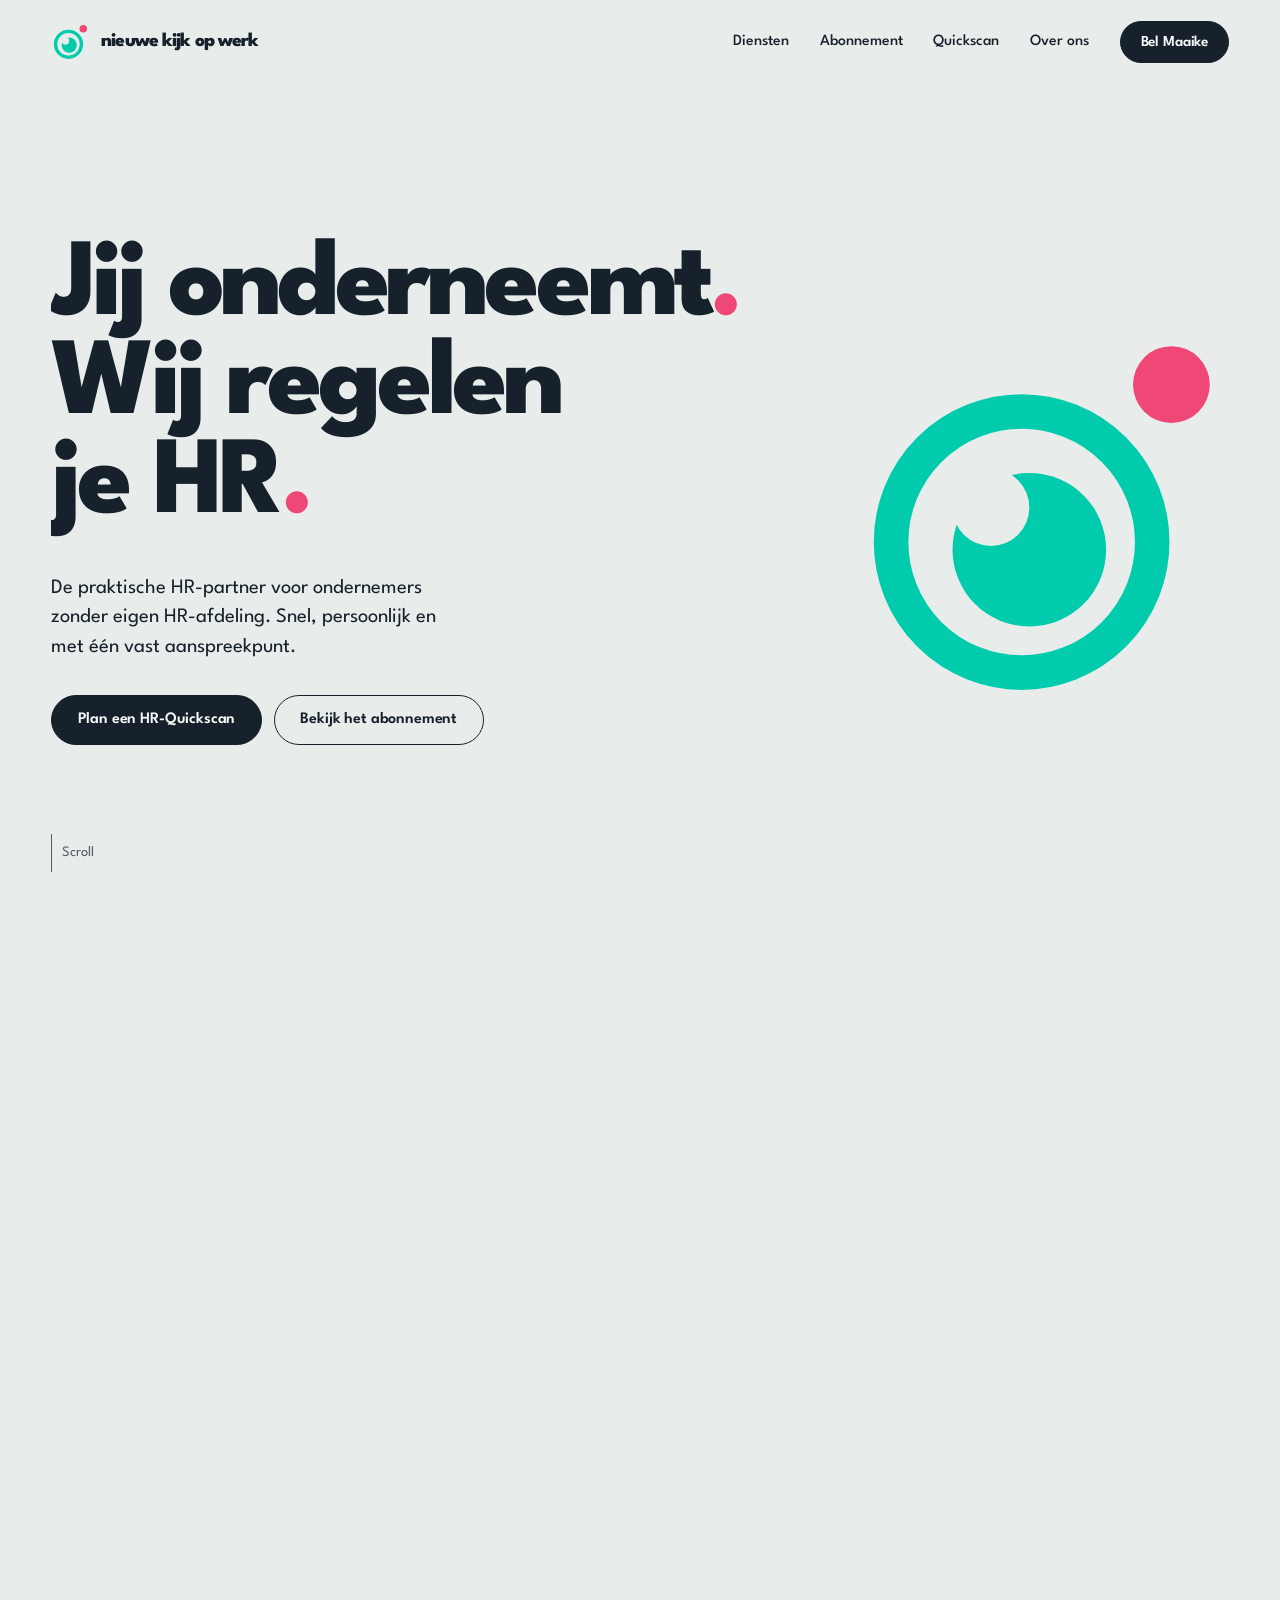
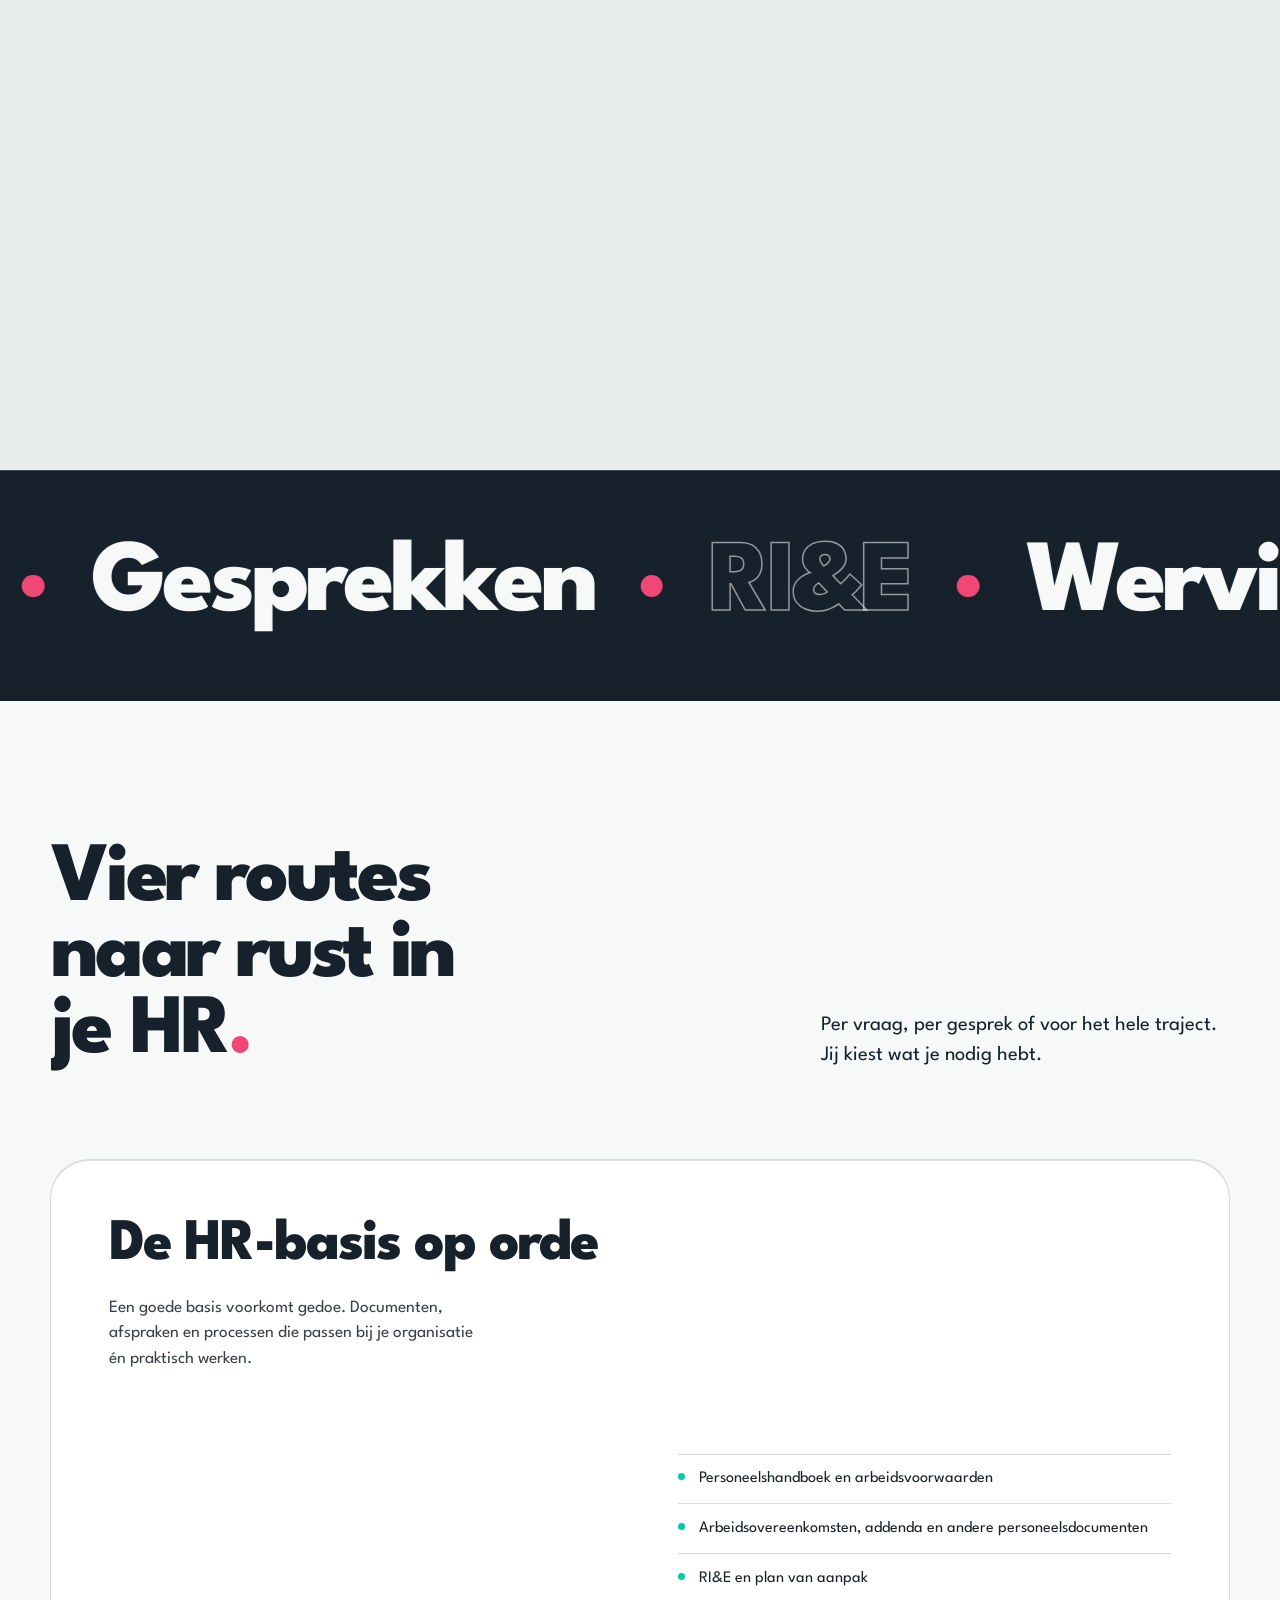
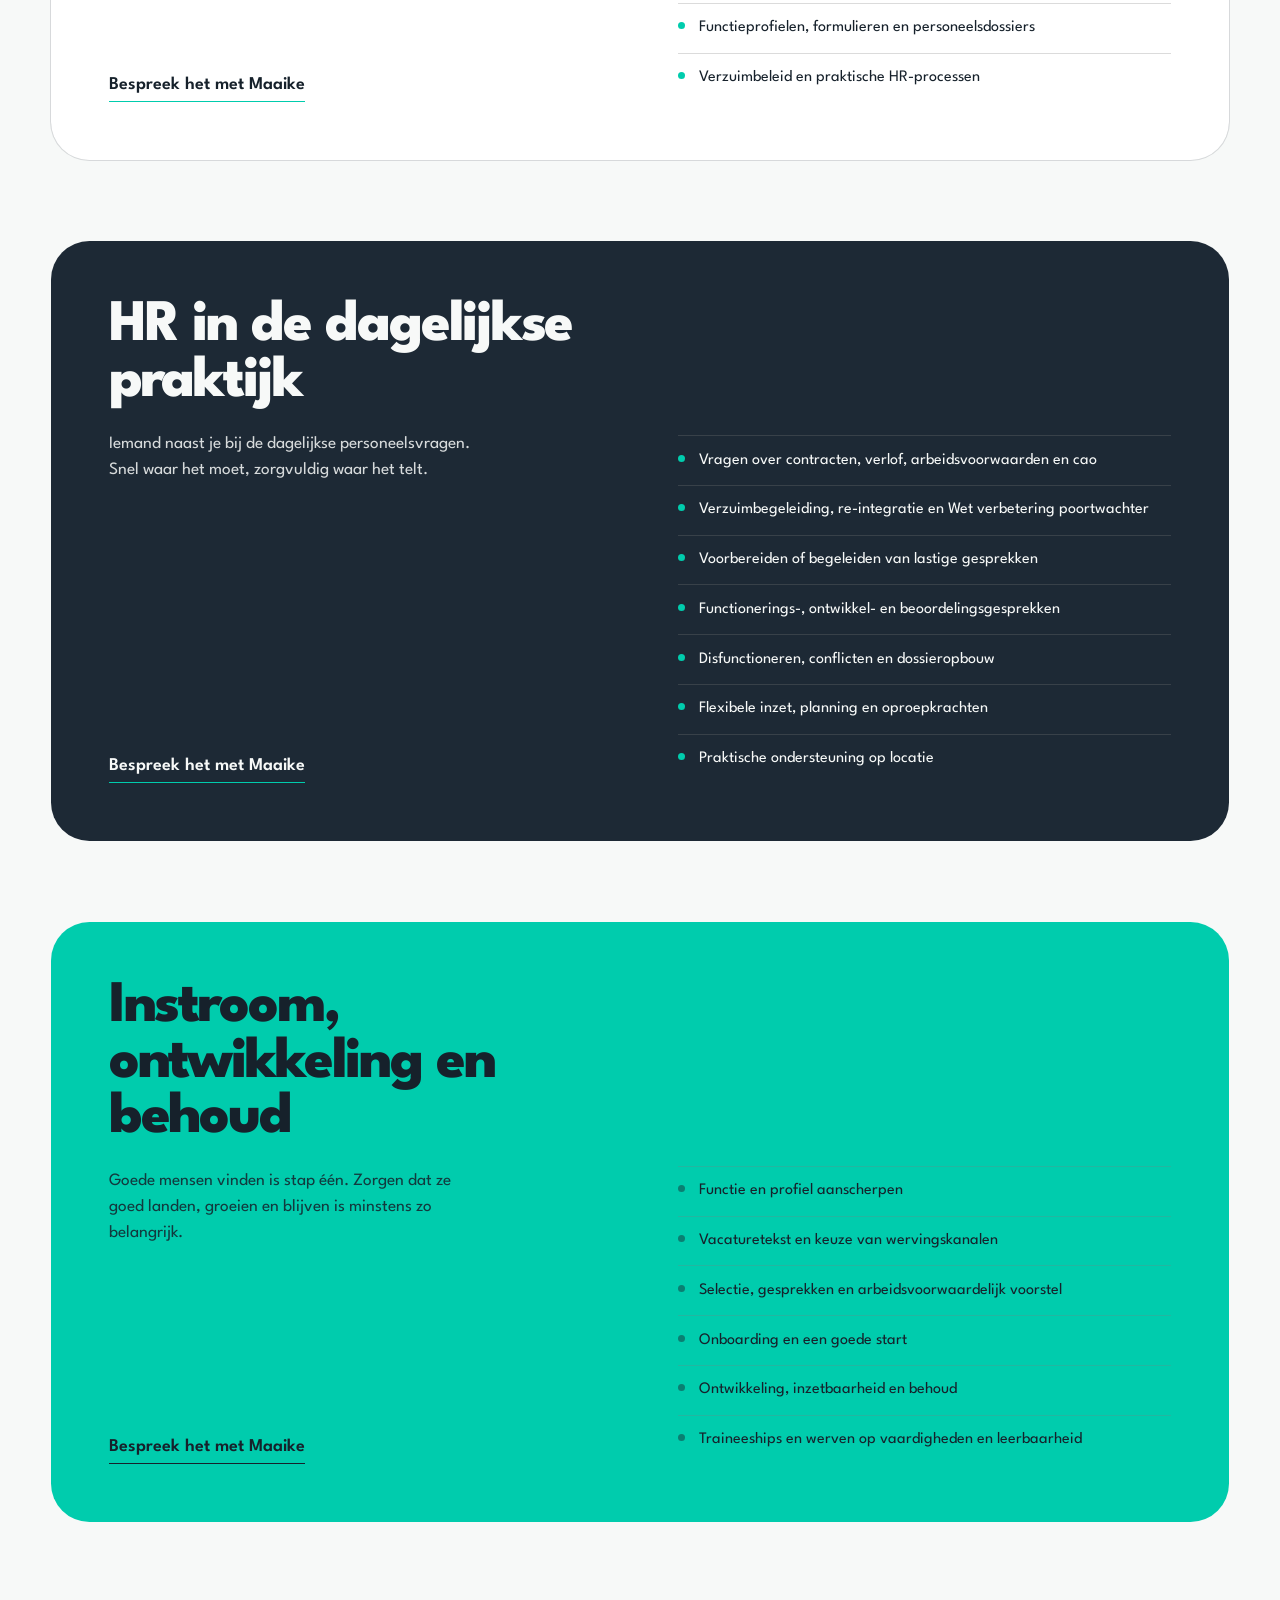
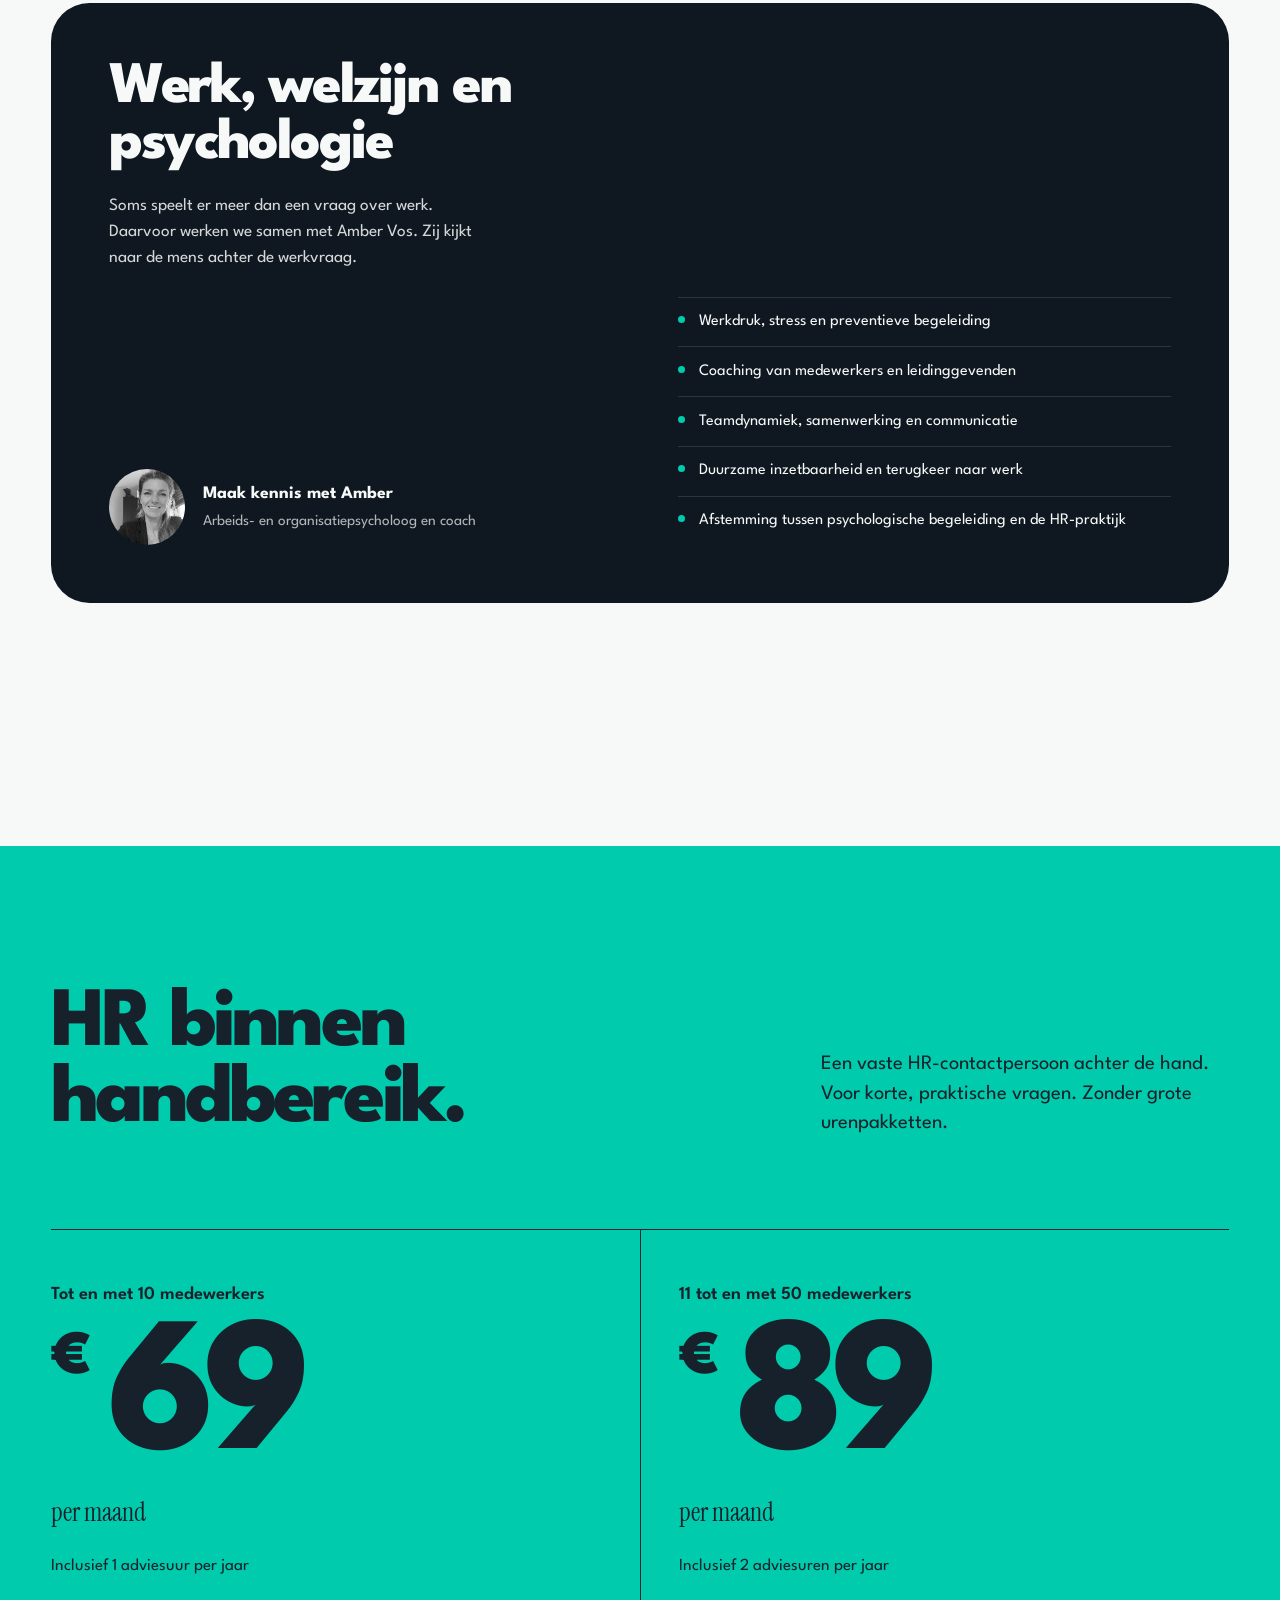
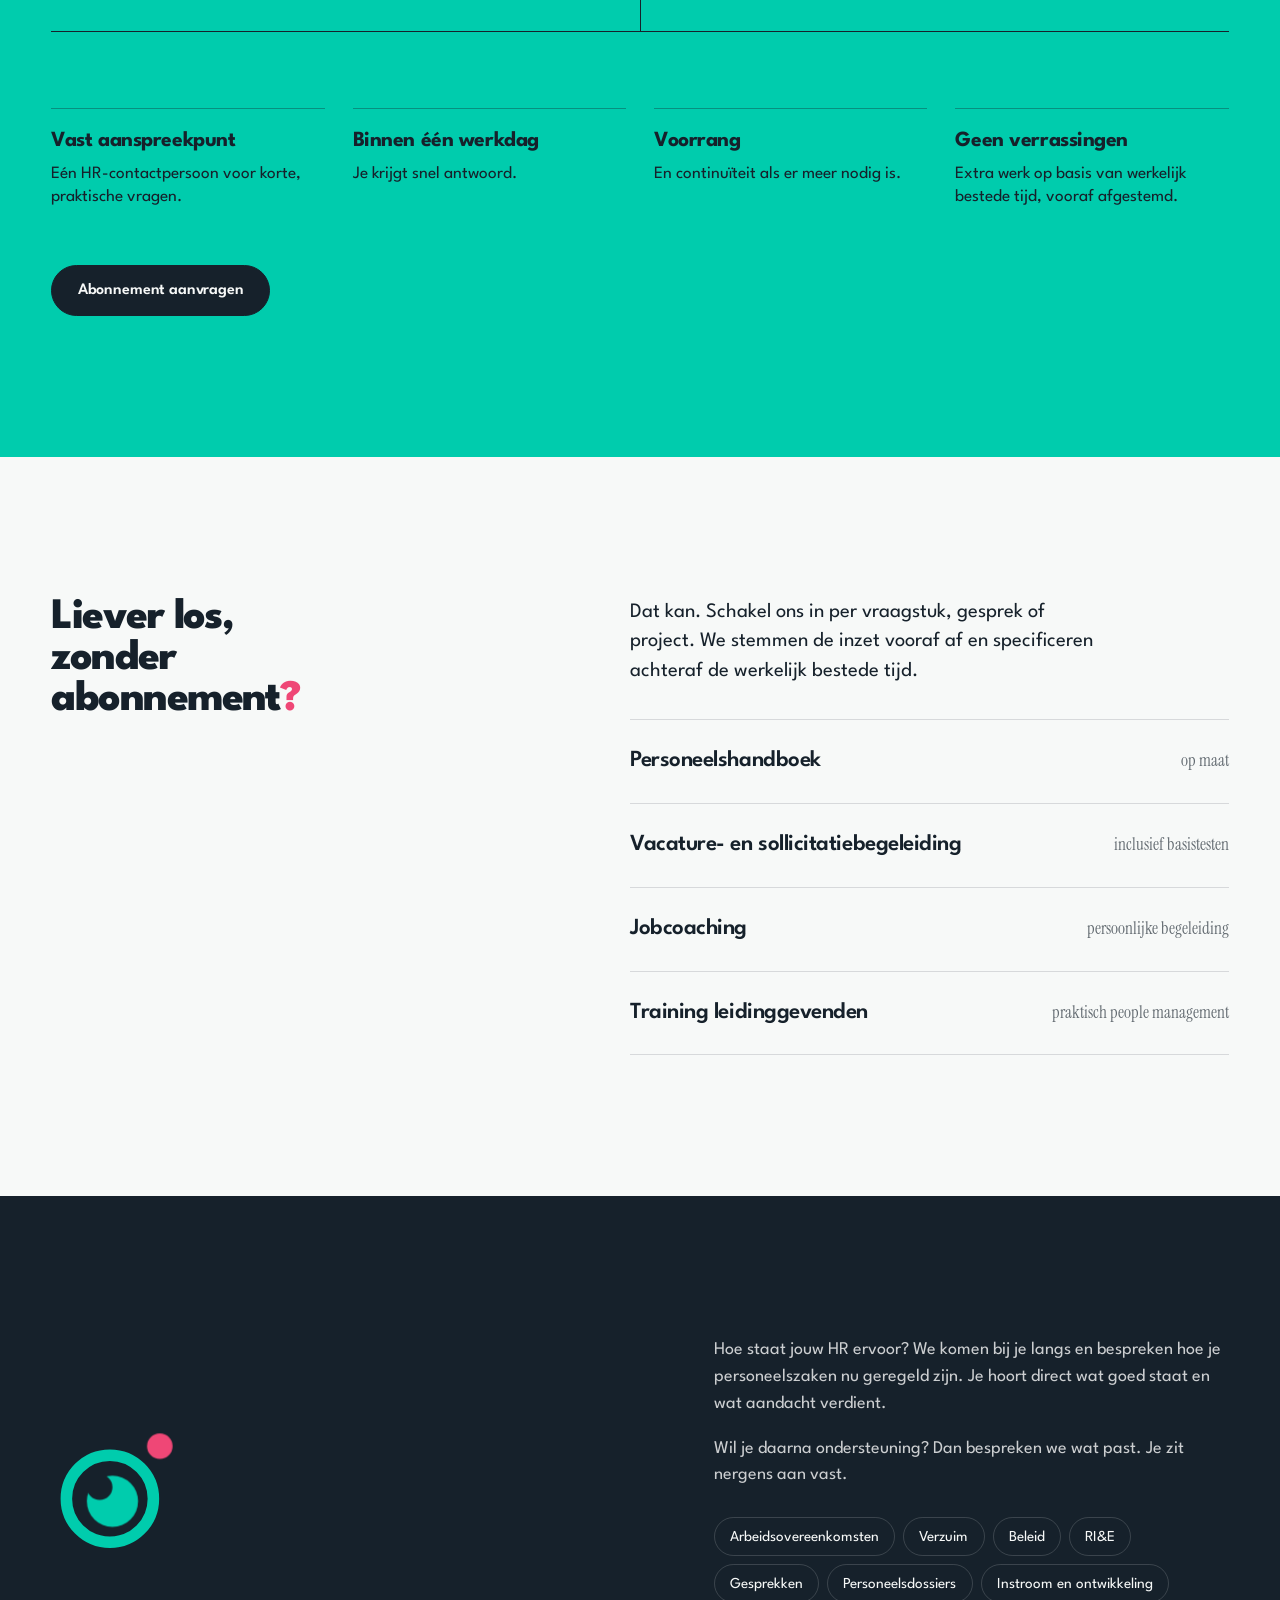
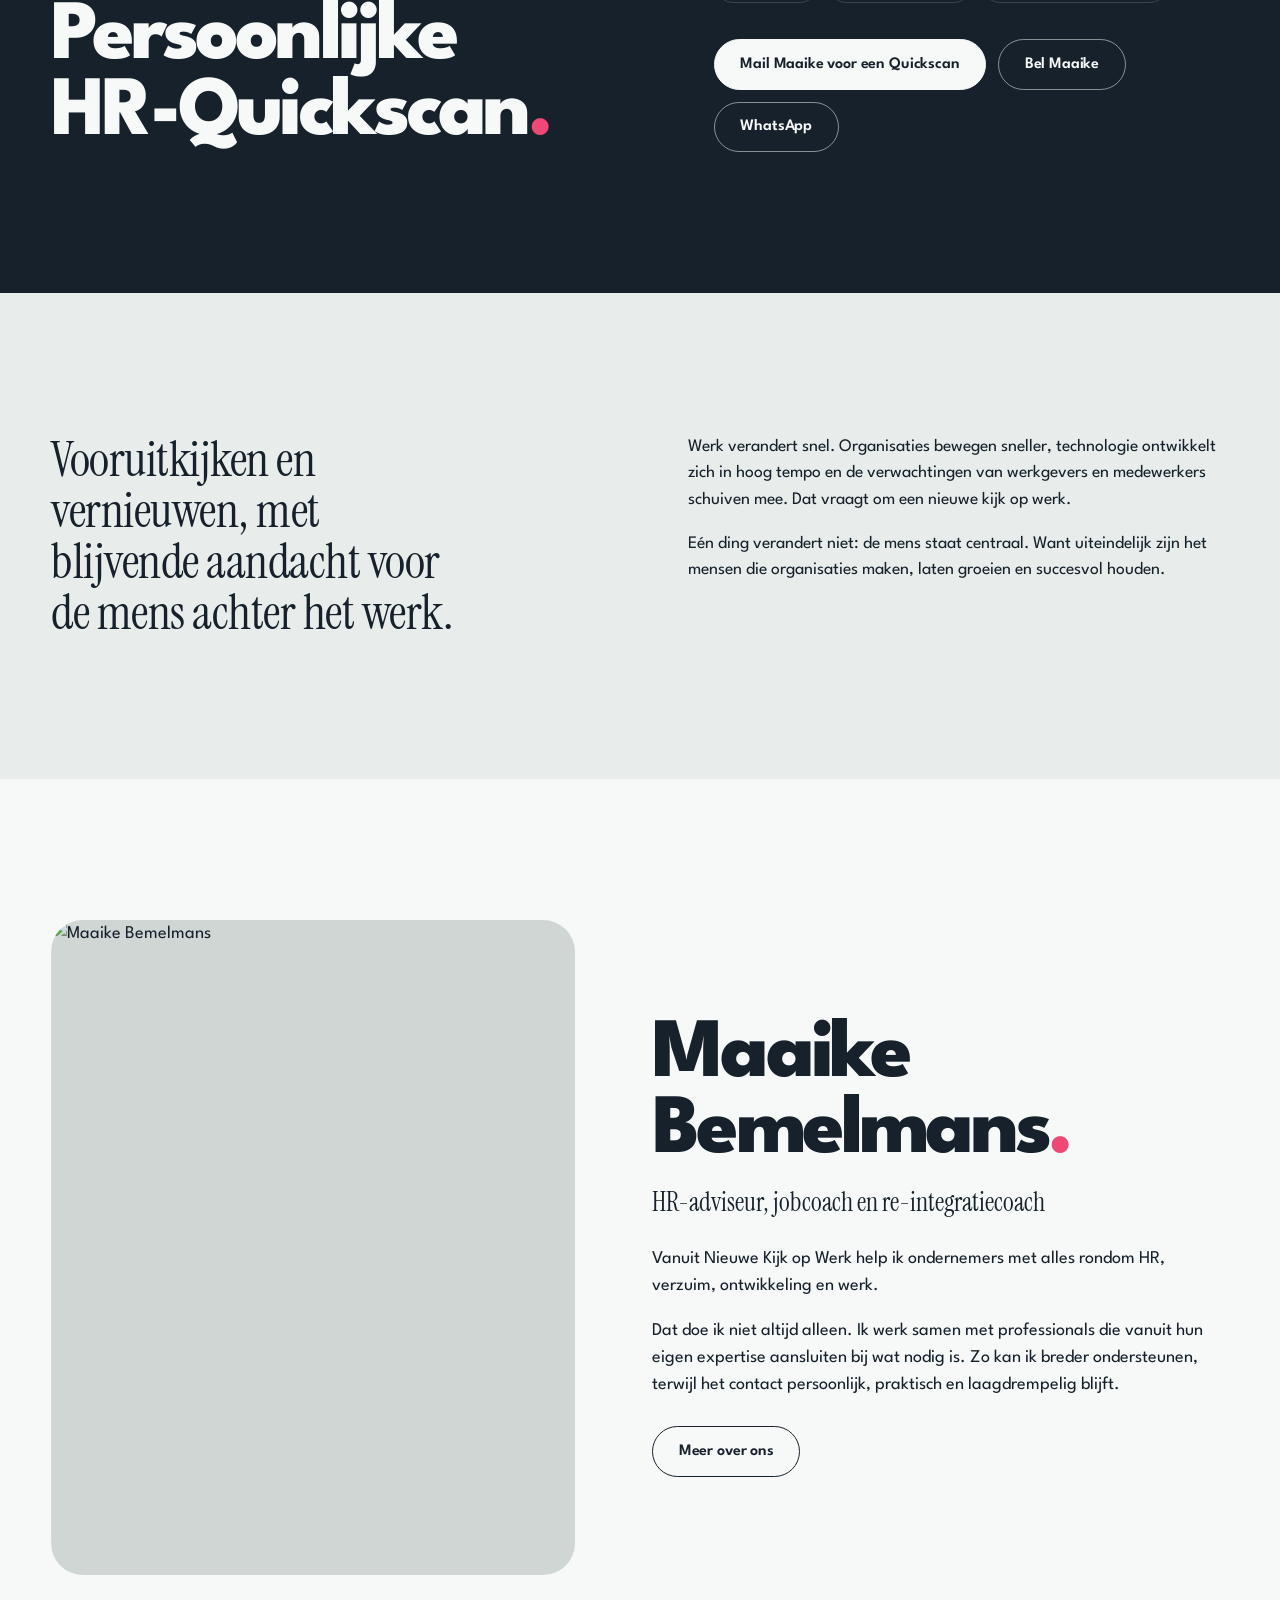
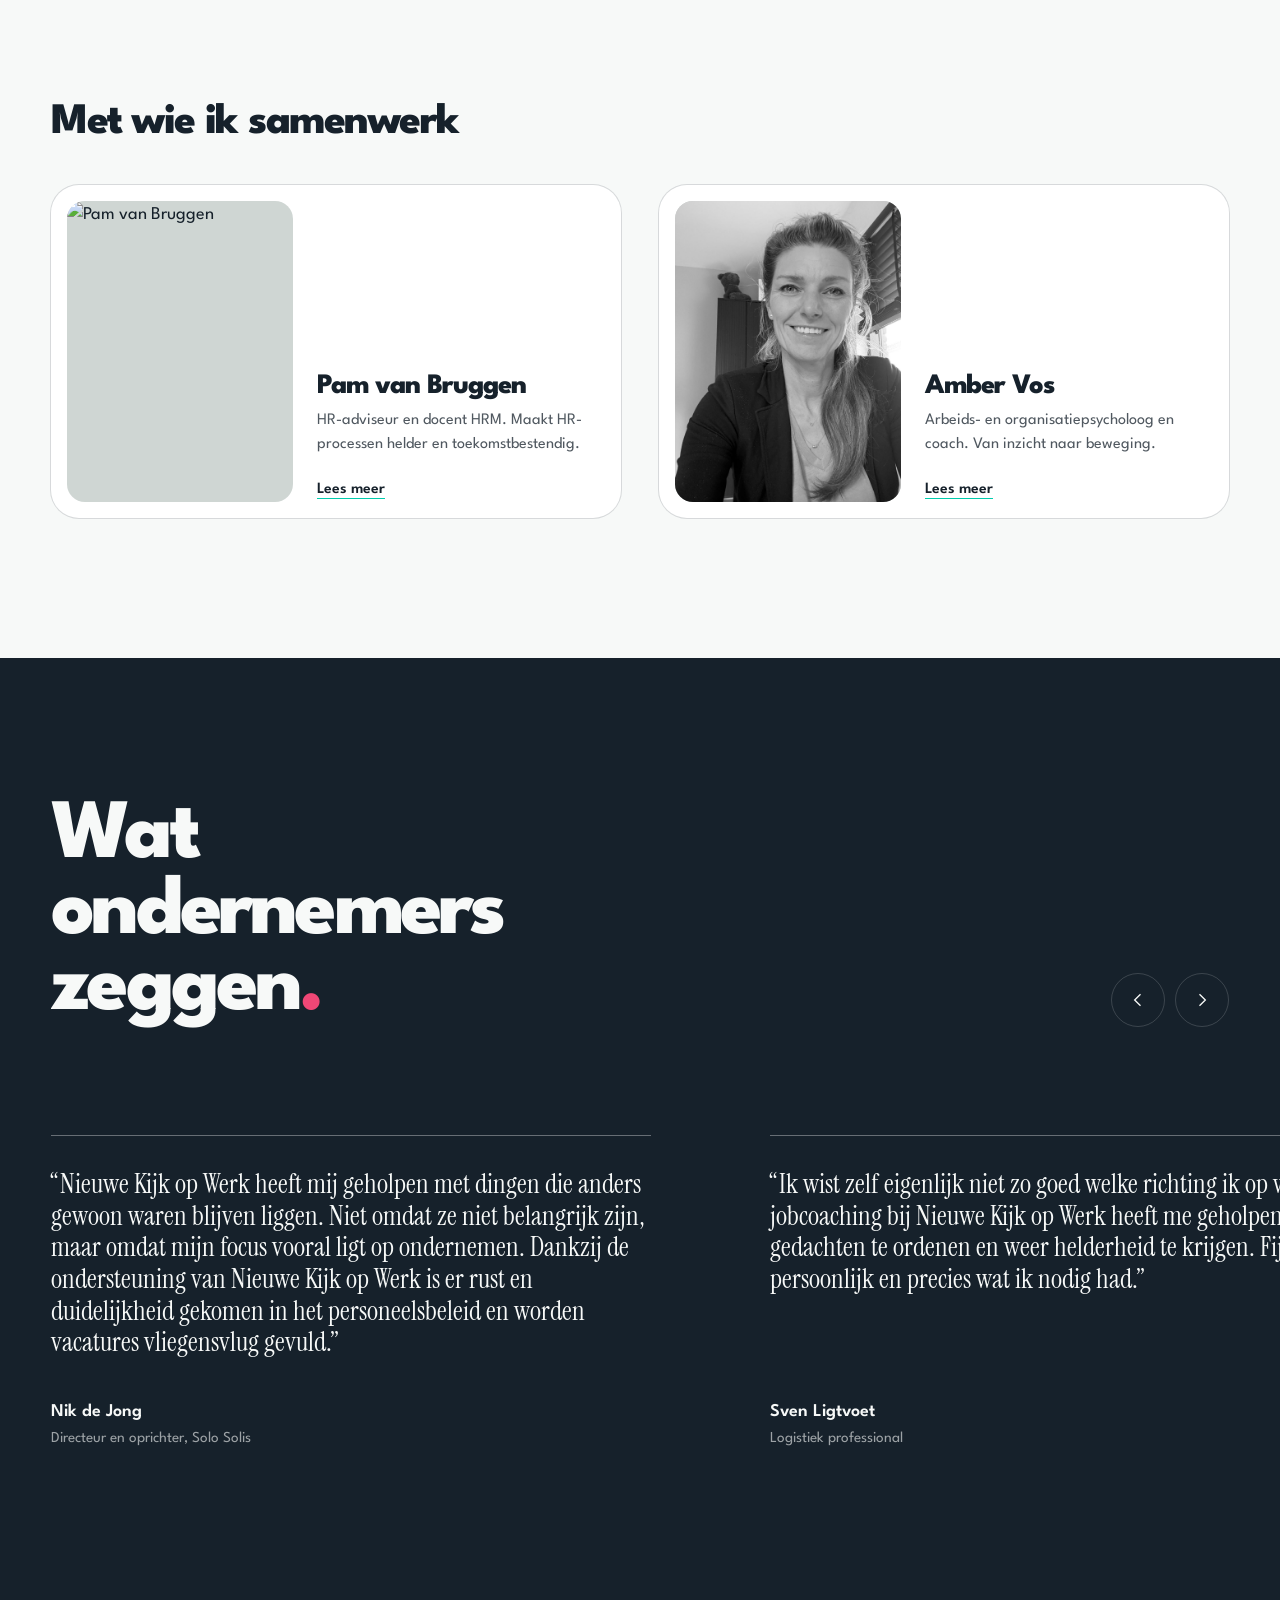
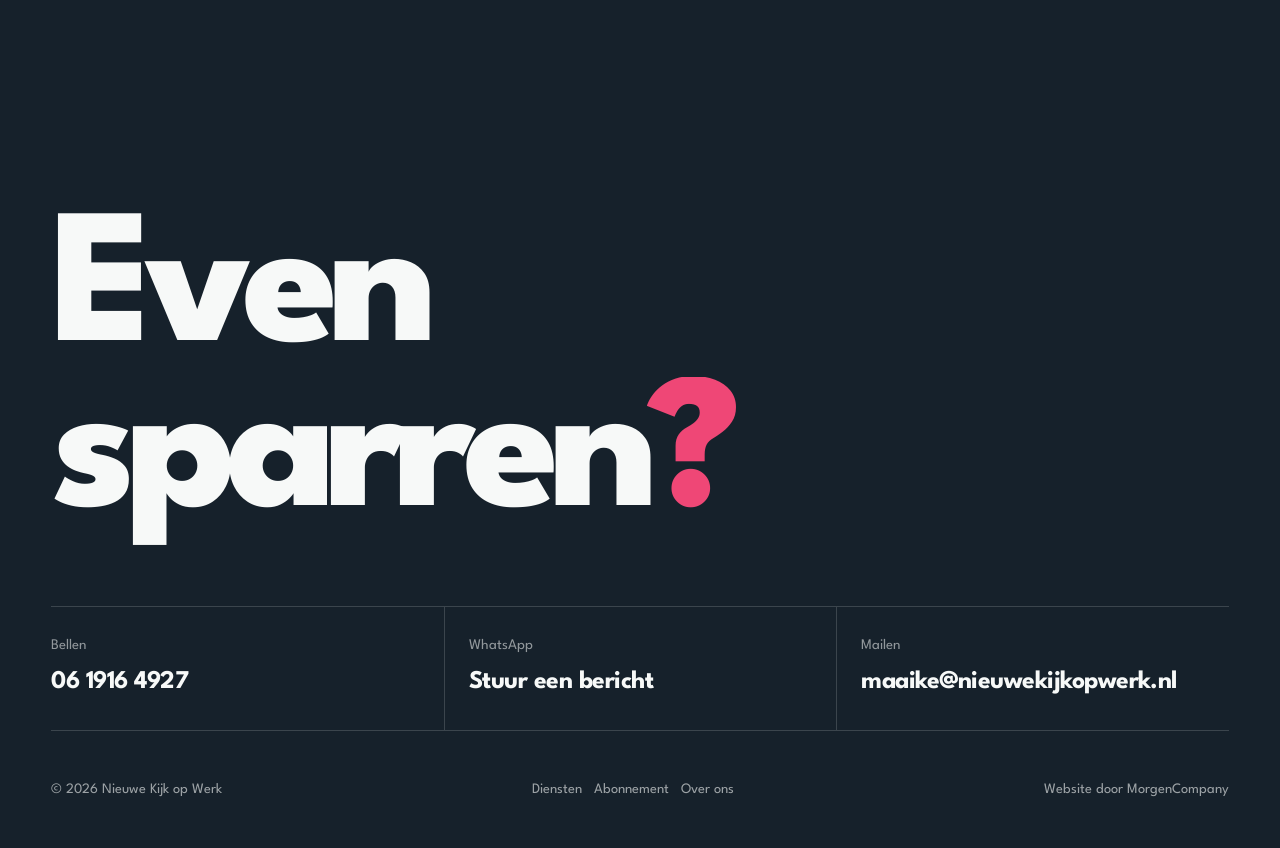
==== index.html @ eacb48c8 "Nieuwe website Nieuwe Kijk op Werk Co-Authored-By: Claude Opus 5.5 <noreply@anthropic.com> Claude-Se" ====
<!doctype html>
<html lang="nl">
<head>
<meta charset="utf-8">
<meta name="viewport" content="width=device-width, initial-scale=1">
<title>Nieuwe Kijk op Werk | HR-partner voor het MKB</title>
<meta name="description" content="Jij onderneemt, wij regelen je HR. De praktische HR-partner voor ondernemers zonder eigen HR-afdeling: snel, persoonlijk en met een vast aanspreekpunt.">
<meta property="og:title" content="Nieuwe Kijk op Werk | HR-partner voor het MKB">
<meta property="og:description" content="Jij onderneemt, wij regelen je HR.">
<meta property="og:type" content="website">
<meta name="theme-color" content="#16212b">
<link rel="icon" href="images/favicon.svg" type="image/svg+xml">
<link rel="preload" href="fonts/league-spartan.woff2" as="font" type="font/woff2" crossorigin>
<link rel="stylesheet" href="css/style.css">
<script>document.documentElement.classList.add('js')</script>
</head>
<body>

<header class="site-header" id="top">
  <div class="wrap">
    <a class="brand" href="index.html" aria-label="Nieuwe Kijk op Werk, naar home">
      <svg viewBox="0 0 100 100" aria-hidden="true"><defs><mask id="m-logo"><rect width="100" height="100" fill="#fff"/><circle cx="38" cy="47" r="10" fill="#000"/></mask></defs><circle cx="46" cy="56" r="34" fill="none" stroke="#00ccad" stroke-width="9"/><circle cx="48" cy="58" r="20" fill="#00ccad" mask="url(#m-logo)"/><circle cx="85" cy="15" r="10" fill="#ef4776"/></svg>
      <span>nieuwe kijk op werk</span>
    </a>
    <button class="menu-toggle" aria-label="Menu openen" aria-expanded="false" aria-controls="nav"><span></span><span></span><span></span></button>
    <nav class="nav" id="nav" aria-label="Hoofdmenu">
      <a class="link" href="#diensten">Diensten</a>
      <a class="link" href="#abonnement">Abonnement</a>
      <a class="link" href="#quickscan">Quickscan</a>
      <a class="link" href="over-ons.html">Over ons</a>
      <a class="btn" href="tel:0619164927">Bel Maaike</a>
    </nav>
  </div>
</header>

<main>

  <!-- HERO: het oog opent en neemt je mee naar binnen -->
  <section class="hero" id="hero">
    <div class="hero__stage">
      <div class="wrap hero__inner">
        <div class="hero__copy">
          <h1 class="display lines" data-reveal-lines>
            <span class="ln" style="--n:0"><span>Jij onderneemt<span class="dot">.</span></span></span>
            <span class="ln" style="--n:1"><span>Wij regelen</span></span>
            <span class="ln" style="--n:2"><span>je HR<span class="dot">.</span></span></span>
          </h1>
          <p class="lede" data-reveal style="--d:.45s">De praktische HR-partner voor ondernemers zonder eigen HR-afdeling. Snel, persoonlijk en met één vast aanspreekpunt.</p>
          <div class="btn-row" data-reveal style="--d:.6s">
            <a class="btn" href="#quickscan">Plan een HR-Quickscan</a>
            <a class="btn btn--ghost" href="#abonnement">Bekijk het abonnement</a>
          </div>
        </div>
        <div class="hero__eye" aria-hidden="true">
          <svg viewBox="0 0 100 100">
            <defs><mask id="m-hero"><rect x="-20" y="-20" width="140" height="140" fill="#fff"/><circle cx="38" cy="47" r="10" fill="#000"/></mask></defs>
            <circle cx="46" cy="56" r="34" fill="none" stroke="#00ccad" stroke-width="9"/>
            <g class="pupil"><circle id="pupil" cx="48" cy="58" r="20" fill="#00ccad" mask="url(#m-hero)"/></g>
            <circle cx="85" cy="15" r="10" fill="#ef4776"/>
          </svg>
        </div>
      </div>
      <div class="hero__scrollhint" aria-hidden="true"><i></i>Scroll</div>

      <div class="portal" id="portal">
        <div class="wrap portal__content">
          <h2 class="h2" data-pz>Praktisch en strategisch<span class="dot">.</span> Met een vast gezicht<span class="dot">.</span></h2>
          <p data-pz>Ervaren HR-professionals met ruime MKB-ervaring. Wij ondersteunen organisaties op operationeel en tactisch niveau.</p>
          <ul class="portal__pillars" data-pz>
            <li>Basis op orde</li>
            <li>Ruime expertise</li>
            <li>Persoonlijk contact</li>
            <li>Korte lijnen</li>
          </ul>
        </div>
      </div>
    </div>
  </section>

  <div class="marquee" aria-hidden="true" data-dark>
    <div class="marquee__track" data-marquee>
      <span>Contracten <i class="d"></i></span><span class="o">Verzuim <i class="d"></i></span><span>Onboarding <i class="d"></i></span><span class="o">Cao <i class="d"></i></span><span>Gesprekken <i class="d"></i></span><span class="o">RI&amp;E <i class="d"></i></span><span>Werving <i class="d"></i></span><span class="o">Re-integratie <i class="d"></i></span>
      <span>Contracten <i class="d"></i></span><span class="o">Verzuim <i class="d"></i></span><span>Onboarding <i class="d"></i></span><span class="o">Cao <i class="d"></i></span><span>Gesprekken <i class="d"></i></span><span class="o">RI&amp;E <i class="d"></i></span><span>Werving <i class="d"></i></span><span class="o">Re-integratie <i class="d"></i></span>
    </div>
  </div>

  <!-- DIENSTEN -->
  <section class="pad" id="diensten">
    <div class="wrap">
      <div class="sec-head">
        <h2 class="h2 lines">
          <span class="ln" style="--n:0"><span>Vier routes</span></span>
          <span class="ln" style="--n:1"><span>naar rust in</span></span>
          <span class="ln" style="--n:2"><span>je HR<span class="dot">.</span></span></span>
        </h2>
        <p class="lede" data-reveal>Per vraag, per gesprek of voor het hele traject. Jij kiest wat je nodig hebt.</p>
      </div>

      <div class="routes">
        <article class="route route--1" style="--i:0">
          <div class="route__top">
            <h3 class="h3">De HR-basis op orde</h3>
            <p class="route__intro">Een goede basis voorkomt gedoe. Documenten, afspraken en processen die passen bij je organisatie én praktisch werken.</p>
            <a class="route__link" href="#quickscan">Bespreek het met Maaike</a>
          </div>
          <ul>
            <li>Personeelshandboek en arbeidsvoorwaarden</li>
            <li>Arbeidsovereenkomsten, addenda en andere personeelsdocumenten</li>
            <li>RI&amp;E en plan van aanpak</li>
            <li>Functieprofielen, formulieren en personeelsdossiers</li>
            <li>Verzuimbeleid en praktische HR-processen</li>
          </ul>
        </article>

        <article class="route route--2" style="--i:1">
          <div class="route__top">
            <h3 class="h3">HR in de dagelijkse praktijk</h3>
            <p class="route__intro">Iemand naast je bij de dagelijkse personeelsvragen. Snel waar het moet, zorgvuldig waar het telt.</p>
            <a class="route__link" href="#quickscan">Bespreek het met Maaike</a>
          </div>
          <ul>
            <li>Vragen over contracten, verlof, arbeidsvoorwaarden en cao</li>
            <li>Verzuimbegeleiding, re-integratie en Wet verbetering poortwachter</li>
            <li>Voorbereiden of begeleiden van lastige gesprekken</li>
            <li>Functionerings-, ontwikkel- en beoordelingsgesprekken</li>
            <li>Disfunctioneren, conflicten en dossieropbouw</li>
            <li>Flexibele inzet, planning en oproepkrachten</li>
            <li>Praktische ondersteuning op locatie</li>
          </ul>
        </article>

        <article class="route route--3" style="--i:2">
          <div class="route__top">
            <h3 class="h3">Instroom, ontwikkeling en behoud</h3>
            <p class="route__intro">Goede mensen vinden is stap één. Zorgen dat ze goed landen, groeien en blijven is minstens zo belangrijk.</p>
            <a class="route__link" href="#quickscan">Bespreek het met Maaike</a>
          </div>
          <ul>
            <li>Functie en profiel aanscherpen</li>
            <li>Vacaturetekst en keuze van wervingskanalen</li>
            <li>Selectie, gesprekken en arbeidsvoorwaardelijk voorstel</li>
            <li>Onboarding en een goede start</li>
            <li>Ontwikkeling, inzetbaarheid en behoud</li>
            <li>Traineeships en werven op vaardigheden en leerbaarheid</li>
          </ul>
        </article>

        <article class="route route--4" style="--i:3">
          <div class="route__top">
            <h3 class="h3">Werk, welzijn en psychologie</h3>
            <p class="route__intro">Soms speelt er meer dan een vraag over werk. Daarvoor werken we samen met Amber Vos. Zij kijkt naar de mens achter de werkvraag.</p>
            <a class="route__amber" href="over-ons.html#amber">
              <img src="images/amber.jpg" alt="Amber Vos" loading="lazy">
              <span><strong>Maak kennis met Amber</strong><em>Arbeids- en organisatiepsycholoog en coach</em></span>
            </a>
          </div>
          <ul>
            <li>Werkdruk, stress en preventieve begeleiding</li>
            <li>Coaching van medewerkers en leidinggevenden</li>
            <li>Teamdynamiek, samenwerking en communicatie</li>
            <li>Duurzame inzetbaarheid en terugkeer naar werk</li>
            <li>Afstemming tussen psychologische begeleiding en de HR-praktijk</li>
          </ul>
        </article>
      </div>
    </div>
  </section>

  <!-- ABONNEMENT -->
  <section class="pad teal-bg on-teal" id="abonnement">
    <div class="wrap">
      <div class="sec-head">
        <h2 class="h2 lines">
          <span class="ln" style="--n:0"><span>HR binnen</span></span>
          <span class="ln" style="--n:1"><span>handbereik<span class="dot">.</span></span></span>
        </h2>
        <p class="lede" data-reveal>Een vaste HR-contactpersoon achter de hand. Voor korte, praktische vragen. Zonder grote urenpakketten.</p>
      </div>

      <div class="plans">
        <div class="plan" data-reveal="scale">
          <div class="plan__who">Tot en met 10 medewerkers</div>
          <div class="price"><sup>€</sup>69</div>
          <div class="plan__per">per maand</div>
          <div class="plan__incl">Inclusief 1 adviesuur per jaar</div>
        </div>
        <div class="plan" data-reveal="scale" style="--d:.12s">
          <div class="plan__who">11 tot en met 50 medewerkers</div>
          <div class="price"><sup>€</sup>89</div>
          <div class="plan__per">per maand</div>
          <div class="plan__incl">Inclusief 2 adviesuren per jaar</div>
        </div>
      </div>

      <ul class="perks">
        <li data-reveal><strong>Vast aanspreekpunt</strong>Eén HR-contactpersoon voor korte, praktische vragen.</li>
        <li data-reveal style="--d:.08s"><strong>Binnen één werkdag</strong>Je krijgt snel antwoord.</li>
        <li data-reveal style="--d:.16s"><strong>Voorrang</strong>En continuïteit als er meer nodig is.</li>
        <li data-reveal style="--d:.24s"><strong>Geen verrassingen</strong>Extra werk op basis van werkelijk bestede tijd, vooraf afgestemd.</li>
      </ul>

      <div class="btn-row" style="margin-top:56px" data-reveal>
        <a class="btn" href="mailto:maaike@nieuwekijkopwerk.nl?subject=Abonnement%20HR%20binnen%20handbereik">Abonnement aanvragen</a>
      </div>
    </div>
  </section>

  <!-- LOS -->
  <section class="pad" id="los">
    <div class="wrap loose">
      <div>
        <h2 class="h3 lines">
          <span class="ln" style="--n:0"><span>Liever los,</span></span>
          <span class="ln" style="--n:1"><span>zonder</span></span>
          <span class="ln" style="--n:2"><span>abonnement<span class="dot">?</span></span></span>
        </h2>
      </div>
      <div data-reveal>
        <p class="lede" style="max-width:40ch">Dat kan. Schakel ons in per vraagstuk, gesprek of project. We stemmen de inzet vooraf af en specificeren achteraf de werkelijk bestede tijd.</p>
        <ul class="loose-list">
          <li>Personeelshandboek <span>op maat</span></li>
          <li>Vacature- en sollicitatiebegeleiding <span>inclusief basistesten</span></li>
          <li>Jobcoaching <span>persoonlijke begeleiding</span></li>
          <li>Training leidinggevenden <span>praktisch people management</span></li>
        </ul>
      </div>
    </div>
  </section>

  <!-- QUICKSCAN -->
  <section class="pad dark" id="quickscan" data-dark>
    <div class="wrap scan">
      <div>
        <svg class="scan__eye" viewBox="0 0 100 100" aria-hidden="true" data-reveal="scale"><defs><mask id="m-scan"><rect width="100" height="100" fill="#fff"/><circle cx="38" cy="47" r="10" fill="#000"/></mask></defs><circle cx="46" cy="56" r="34" fill="none" stroke="#00ccad" stroke-width="9"/><circle cx="48" cy="58" r="20" fill="#00ccad" mask="url(#m-scan)"/><circle cx="85" cy="15" r="10" fill="#ef4776"/></svg>
        <h2 class="h2 lines">
          <span class="ln" style="--n:0"><span>Persoonlijke</span></span>
          <span class="ln" style="--n:1"><span>HR-Quickscan<span class="dot">.</span></span></span>
        </h2>
      </div>
      <div data-reveal>
        <p>Hoe staat jouw HR ervoor? We komen bij je langs en bespreken hoe je personeelszaken nu geregeld zijn. Je hoort direct wat goed staat en wat aandacht verdient.</p>
        <p>Wil je daarna ondersteuning? Dan bespreken we wat past. Je zit nergens aan vast.</p>
        <ul class="scan__checks">
          <li>Arbeidsovereenkomsten</li><li>Verzuim</li><li>Beleid</li><li>RI&amp;E</li><li>Gesprekken</li><li>Personeelsdossiers</li><li>Instroom en ontwikkeling</li>
        </ul>
        <div class="btn-row">
          <a class="btn btn--light" href="mailto:maaike@nieuwekijkopwerk.nl?subject=HR-Quickscan">Mail Maaike voor een Quickscan</a>
          <a class="btn btn--ghost-light" href="tel:0619164927">Bel Maaike</a>
          <a class="btn btn--ghost-light" href="https://wa.me/31619164927" target="_blank" rel="noopener">WhatsApp</a>
        </div>
      </div>
    </div>
  </section>

  <!-- VISIE -->
  <section class="pad mist" id="visie">
    <div class="wrap vision">
      <h2 class="vision__title" data-reveal><blockquote>Vooruitkijken en vernieuwen, met blijvende aandacht voor de mens achter het werk.</blockquote></h2>
      <div class="vision__text" data-reveal style="--d:.12s">
        <p>Werk verandert snel. Organisaties bewegen sneller, technologie ontwikkelt zich in hoog tempo en de verwachtingen van werkgevers en medewerkers schuiven mee. Dat vraagt om een nieuwe kijk op werk.</p>
        <p>Eén ding verandert niet: de mens staat centraal. Want uiteindelijk zijn het mensen die organisaties maken, laten groeien en succesvol houden.</p>
      </div>
    </div>
  </section>

  <!-- OVER -->
  <section class="pad" id="over">
    <div class="wrap">
      <div class="lead-person">
        <div class="portrait portrait--tall" data-reveal>
          <img src="images/maaike.jpg" onerror="this.onerror=null;this.src='https://www.nieuwekijkopwerk.nl/assets/maaike-BRmo-dYF.jpg'" alt="Maaike Bemelmans" loading="lazy">
        </div>
        <div>
          <h2 class="h2 lines">
            <span class="ln" style="--n:0"><span>Maaike</span></span>
            <span class="ln" style="--n:1"><span>Bemelmans<span class="dot">.</span></span></span>
          </h2>
          <p class="role" data-reveal>HR-adviseur, jobcoach en re-integratiecoach</p>
          <div data-reveal style="--d:.1s">
            <p>Vanuit Nieuwe Kijk op Werk help ik ondernemers met alles rondom HR, verzuim, ontwikkeling en werk.</p>
            <p>Dat doe ik niet altijd alleen. Ik werk samen met professionals die vanuit hun eigen expertise aansluiten bij wat nodig is. Zo kan ik breder ondersteunen, terwijl het contact persoonlijk, praktisch en laagdrempelig blijft.</p>
            <div class="btn-row" style="margin-top:28px"><a class="btn btn--ghost" href="over-ons.html">Meer over ons</a></div>
          </div>
        </div>
      </div>

      <div class="partners">
        <h2 class="h3" data-reveal>Met wie ik samenwerk</h2>
        <div class="partners__grid">
          <a class="partner" href="over-ons.html#pam" data-reveal="left">
            <div class="portrait"><img src="images/pam.jpg" onerror="this.onerror=null;this.src='https://www.nieuwekijkopwerk.nl/assets/pam-BHNWtm7G.jpg'" alt="Pam van Bruggen" loading="lazy"></div>
            <div>
              <h3>Pam van Bruggen</h3>
              <p>HR-adviseur en docent HRM. Maakt HR-processen helder en toekomstbestendig.</p>
              <span class="more">Lees meer</span>
            </div>
          </a>
          <a class="partner" href="over-ons.html#amber" data-reveal="right">
            <div class="portrait"><img src="images/amber.jpg" alt="Amber Vos" loading="lazy" style="object-position:50% 25%"></div>
            <div>
              <h3>Amber Vos</h3>
              <p>Arbeids- en organisatiepsycholoog en coach. Van inzicht naar beweging.</p>
              <span class="more">Lees meer</span>
            </div>
          </a>
        </div>
      </div>
    </div>
  </section>

  <!-- ERVARINGEN -->
  <section class="pad dark" id="ervaringen" data-dark>
    <div class="wrap">
      <div class="sec-head" style="align-items:end">
        <h2 class="h2 lines">
          <span class="ln" style="--n:0"><span>Wat ondernemers</span></span>
          <span class="ln" style="--n:1"><span>zeggen<span class="dot">.</span></span></span>
        </h2>
        <div class="quotes-nav" style="justify-self:end">
          <button type="button" data-q="-1" aria-label="Vorige ervaring"><svg viewBox="0 0 24 24" fill="none" stroke="currentColor" stroke-width="1.6"><path d="M15 5l-7 7 7 7"/></svg></button>
          <button type="button" data-q="1" aria-label="Volgende ervaring"><svg viewBox="0 0 24 24" fill="none" stroke="currentColor" stroke-width="1.6"><path d="M9 5l7 7-7 7"/></svg></button>
        </div>
      </div>
    </div>
    <div class="quotes" id="quotes" tabindex="0" aria-label="Ervaringen van klanten">
      <figure class="quote" data-reveal>
        <blockquote>“Nieuwe Kijk op Werk heeft mij geholpen met dingen die anders gewoon waren blijven liggen. Niet omdat ze niet belangrijk zijn, maar omdat mijn focus vooral ligt op ondernemen. Dankzij de ondersteuning van Nieuwe Kijk op Werk is er rust en duidelijkheid gekomen in het personeelsbeleid en worden vacatures vliegensvlug gevuld.”</blockquote>
        <figcaption><cite>Nik de Jong<span>Directeur en oprichter, Solo Solis</span></cite></figcaption>
      </figure>
      <figure class="quote" data-reveal style="--d:.1s">
        <blockquote>“Ik wist zelf eigenlijk niet zo goed welke richting ik op wilde. De jobcoaching bij Nieuwe Kijk op Werk heeft me geholpen om mijn gedachten te ordenen en weer helderheid te krijgen. Fijn, persoonlijk en precies wat ik nodig had.”</blockquote>
        <figcaption><cite>Sven Ligtvoet<span>Logistiek professional</span></cite></figcaption>
      </figure>
      <figure class="quote" data-reveal style="--d:.2s">
        <blockquote>“De HR-Quickscan gaf ons direct inzicht in waar we stonden. Het verbeterplan was concreet en haalbaar. Nu werken we structureel samen en dat merken we in de hele organisatie.”</blockquote>
        <figcaption><cite>Karin van Tongerlo<span>Founder, Morgen Academy</span></cite></figcaption>
      </figure>
    </div>
  </section>

</main>

<!-- CONTACT -->
<footer class="dark contact" id="contact" data-dark>
  <div class="wrap">
    <p class="contact__big lines">
      <span class="ln" style="--n:0"><span>Even</span></span>
      <span class="ln" style="--n:1"><span>sparren<span class="dot">?</span></span></span>
    </p>
    <div class="contact__rows">
      <a href="tel:0619164927"><small>Bellen</small><strong>06 1916 4927</strong></a>
      <a href="https://wa.me/31619164927" target="_blank" rel="noopener"><small>WhatsApp</small><strong>Stuur een bericht</strong></a>
      <a href="mailto:maaike@nieuwekijkopwerk.nl"><small>Mailen</small><strong>maaike@nieuwekijkopwerk.nl</strong></a>
    </div>
    <div class="footer-bar">
      <span>© 2026 Nieuwe Kijk op Werk</span>
      <span><a href="#diensten">Diensten</a> &nbsp; <a href="#abonnement">Abonnement</a> &nbsp; <a href="over-ons.html">Over ons</a></span>
      <a href="https://www.morgencompany.com" target="_blank" rel="noopener">Website door MorgenCompany</a>
    </div>
  </div>
</footer>

<script src="js/main.js"></script>
</body>
</html>
---- css/style.css ----
/* fonts: zelf gehost (geen Google-verbinding nodig, AVG-vriendelijk) */
@font-face { font-family: "League Spartan"; src: url("../fonts/league-spartan.woff2") format("woff2"); font-weight: 100 900; font-display: swap; unicode-range: U+0000-00FF, U+0131, U+0152-0153, U+02BB-02BC, U+02C6, U+02DA, U+02DC, U+0304, U+0308, U+0329, U+2000-206F, U+20AC, U+2122, U+2191, U+2193, U+2212, U+2215, U+FEFF, U+FFFD; }
@font-face { font-family: "League Spartan"; src: url("../fonts/league-spartan-ext.woff2") format("woff2"); font-weight: 100 900; font-display: swap; unicode-range: U+0100-02BA, U+02BD-02C5, U+02C7-02CC, U+02CE-02D7, U+02DD-02FF, U+0304, U+0308, U+0329, U+1D00-1DBF, U+1E00-1E9F, U+1EF2-1EFF, U+2020, U+20A0-20AB, U+20AD-20C0, U+2113, U+2C60-2C7F, U+A720-A7FF; }
@font-face { font-family: "Instrument Serif"; src: url("../fonts/instrument-serif.woff2") format("woff2"); font-weight: 400; font-display: swap; unicode-range: U+0000-00FF, U+0131, U+0152-0153, U+02BB-02BC, U+02C6, U+02DA, U+02DC, U+0304, U+0308, U+0329, U+2000-206F, U+20AC, U+2122, U+2191, U+2193, U+2212, U+2215, U+FEFF, U+FFFD; }
@font-face { font-family: "Instrument Serif"; src: url("../fonts/instrument-serif-ext.woff2") format("woff2"); font-weight: 400; font-display: swap; unicode-range: U+0100-02BA, U+02BD-02C5, U+02C7-02CC, U+02CE-02D7, U+02DD-02FF, U+1E00-1E9F, U+20A0-20AB, U+20AD-20C0, U+2C60-2C7F, U+A720-A7FF; }

/* Nieuwe Kijk op Werk — stijl */
:root {
  --ink: #16212b;        /* diep navy, basis voor tekst en donkere vlakken */
  --navy: #1d2935;       /* merk-navy van de huidige site */
  --mist: #e8edeb;       /* koel lichtgrijs-groen, lichte achtergrond */
  --paper: #f7f9f8;      /* bijna wit */
  --teal: #00ccad;       /* merkkleur, spaarzaam */
  --teal-deep: #00a58c;
  --rose: #ef4776;       /* alleen de stip */
  --line: rgba(22, 33, 43, .14);
  --line-dark: rgba(255, 255, 255, .16);

  --display: "League Spartan", "Helvetica Neue", Arial, sans-serif;
  --serif: "Instrument Serif", "Times New Roman", serif;

  --gutter: clamp(20px, 4vw, 64px);
  --max: 1360px;
  --ease: cubic-bezier(.2, .7, .1, 1);
}

*, *::before, *::after { box-sizing: border-box; }
html { -webkit-text-size-adjust: 100%; }
body {
  margin: 0;
  background: var(--paper);
  color: var(--ink);
  font-family: var(--display);
  font-weight: 400;
  font-size: 18px;
  line-height: 1.5;
  -webkit-font-smoothing: antialiased;
  text-rendering: optimizeLegibility;
  overflow-x: hidden;
}
img { display: block; max-width: 100%; }
a { color: inherit; }
::selection { background: var(--teal); color: var(--ink); }
:focus-visible { outline: 2px solid var(--teal); outline-offset: 4px; border-radius: 4px; }

.wrap { width: 100%; max-width: var(--max); margin: 0 auto; padding: 0 var(--gutter); }
.dot { color: var(--rose); }
.on-teal .dot { color: var(--ink); }

/* ---------- type ---------- */
.display, .h2, .h3 {
  font-family: var(--display);
  font-weight: 800;
  letter-spacing: -.045em;
  line-height: .9;
  margin: 0;
}
.display { font-size: clamp(3.4rem, 10.2vw, 10.5rem); }
.h2 { font-size: clamp(2.6rem, 6.6vw, 6.4rem); }
.h3 { font-size: clamp(1.9rem, 3.4vw, 3rem); line-height: .95; letter-spacing: -.035em; }
.serif { font-family: var(--serif); font-weight: 400; letter-spacing: 0; }
.lede { font-size: clamp(1.15rem, 1.6vw, 1.4rem); line-height: 1.45; max-width: 34ch; margin: 0; }
.small { font-size: .95rem; }
p { margin: 0 0 1em; max-width: 62ch; }

/* ---------- buttons ---------- */
.btn {
  --bg: var(--ink); --fg: var(--paper);
  display: inline-flex; align-items: center; gap: .7em;
  padding: 1.05em 1.6em 1em;
  border-radius: 999px;
  background: var(--bg); color: var(--fg);
  font: 600 1rem/1 var(--display);
  letter-spacing: -.01em;
  text-decoration: none;
  border: 1.5px solid var(--bg);
  position: relative; overflow: hidden; isolation: isolate;
  transition: color .45s var(--ease), border-color .45s var(--ease);
}
.btn::before {
  content: ""; position: absolute; inset: 0; z-index: -1;
  background: var(--teal);
  transform: translateY(101%);
  border-radius: 999px;
  transition: transform .45s var(--ease);
}
.btn:hover::before, .btn:focus-visible::before { transform: translateY(0); }
.btn:hover, .btn:focus-visible { color: var(--ink); border-color: var(--teal); }
.btn--ghost { --bg: transparent; --fg: var(--ink); border-color: var(--ink); }
.btn--light { --bg: var(--paper); --fg: var(--ink); }
.btn--ghost-light { --bg: transparent; --fg: var(--paper); border-color: rgba(255,255,255,.5); }
.btn .ico { width: 1.1em; height: 1.1em; flex: none; }
.btn-row { display: flex; flex-wrap: wrap; gap: 12px; }

/* ---------- header ---------- */
.site-header {
  position: fixed; inset: 0 0 auto 0; z-index: 50;
  transition: transform .5s var(--ease), background .4s, color .4s;
}
.site-header .wrap { display: flex; align-items: center; justify-content: space-between; height: 84px; }
.site-header.is-scrolled { background: rgba(247, 249, 248, .86); backdrop-filter: blur(14px); -webkit-backdrop-filter: blur(14px); }
.site-header.is-hidden { transform: translateY(-100%); }
.site-header.is-dark { color: var(--paper); }
.site-header.is-dark.is-scrolled { background: rgba(22, 33, 43, .82); }

.brand { display: inline-flex; align-items: center; gap: 12px; text-decoration: none; }
.brand svg { width: 38px; height: 38px; flex: none; }
.brand span { font-weight: 800; font-size: 1.22rem; letter-spacing: -.045em; line-height: 1; }

.nav { display: flex; align-items: center; gap: clamp(18px, 2.4vw, 36px); }
.nav a.link {
  text-decoration: none; font-weight: 500; font-size: .98rem;
  background: linear-gradient(currentColor, currentColor) 0 100% / 0 1.5px no-repeat;
  transition: background-size .4s var(--ease);
  padding: 4px 0;
}
.nav a.link:hover { background-size: 100% 1.5px; }
.nav .btn { padding: .85em 1.3em .8em; font-size: .95rem; }
.is-dark .nav .btn { --bg: var(--paper); --fg: var(--ink); }

.menu-toggle { display: none; background: none; border: 0; color: inherit; padding: 8px; cursor: pointer; }
.menu-toggle span { display: block; width: 26px; height: 2px; background: currentColor; margin: 6px 0; transition: transform .35s var(--ease), opacity .2s; }

@media (max-width: 900px) {
  .menu-toggle { display: block; position: relative; z-index: 2; }
  .nav {
    position: fixed; inset: 0; background: var(--ink); color: var(--paper);
    flex-direction: column; align-items: flex-start; justify-content: center;
    padding: 0 var(--gutter); gap: 14px;
    clip-path: circle(0 at calc(100% - 40px) 42px);
    transition: clip-path .7s var(--ease);
  }
  .nav a.link { font-size: 2.6rem; font-weight: 800; letter-spacing: -.04em; }
  .nav .btn { margin-top: 18px; --bg: var(--teal); --fg: var(--ink); border-color: var(--teal); font-size: 1.05rem; }
  body.menu-open .nav { clip-path: circle(150% at calc(100% - 40px) 42px); }
  body.menu-open .menu-toggle { color: var(--paper); }
  body.menu-open .menu-toggle span:nth-child(1) { transform: translateY(8px) rotate(45deg); }
  body.menu-open .menu-toggle span:nth-child(2) { opacity: 0; }
  body.menu-open .menu-toggle span:nth-child(3) { transform: translateY(-8px) rotate(-45deg); }
  body.menu-open { overflow: hidden; }
}

/* ---------- hero with eye portal ---------- */
.hero { position: relative; height: 230vh; background: var(--mist); }
.hero__stage { position: sticky; top: 0; height: 100vh; height: 100svh; overflow: hidden; }
.hero__inner {
  position: relative; height: 100%;
  display: grid; grid-template-columns: 1.35fr 1fr; align-items: center;
  padding-top: 84px;
}
.hero__copy { position: relative; z-index: 2; will-change: transform, opacity; }
.hero__copy .display { margin-bottom: clamp(24px, 3vw, 40px); }
.hero__copy .lede { margin-bottom: 32px; }
.hero__eye { position: relative; justify-self: center; width: min(34vw, 470px); aspect-ratio: 1; will-change: transform; }
.hero__eye svg { width: 100%; height: 100%; overflow: visible; }
.hero__eye .pupil { transform-origin: 50% 54%; transform-box: view-box; animation: look 9s var(--ease) infinite; }
@keyframes look {
  0%, 18% { transform: translate(0, 0); }
  24%, 44% { transform: translate(-5px, 3px); }
  50%, 70% { transform: translate(6px, -2px); }
  76%, 100% { transform: translate(0, 0); }
}
.hero__scrollhint {
  position: absolute; left: var(--gutter); bottom: 28px; z-index: 2;
  font-size: .9rem; display: flex; align-items: center; gap: 10px; opacity: .7;
}
.hero__scrollhint i { display: block; width: 1px; height: 38px; background: currentColor; transform-origin: top; animation: hint 2.2s var(--ease) infinite; }
@keyframes hint { 0% { transform: scaleY(0); } 50% { transform: scaleY(1); transform-origin: top; } 51% { transform-origin: bottom; } 100% { transform: scaleY(0); transform-origin: bottom; } }

.portal {
  position: absolute; inset: 0; z-index: 3;
  background: var(--ink); color: var(--paper);
  clip-path: circle(0px at 75% 55%);
  display: flex; align-items: center;
  pointer-events: none;
}
.portal.is-open { pointer-events: auto; }
.portal__content { width: 100%; }
.portal__content .h2 { max-width: 13ch; }
.portal__content p { color: rgba(255,255,255,.75); margin-top: 28px; font-size: clamp(1.1rem, 1.5vw, 1.35rem); max-width: 40ch; }
.portal__pillars { display: flex; flex-wrap: wrap; gap: 10px; margin-top: 40px; padding: 0; list-style: none; }
.portal__pillars li { border: 1px solid var(--line-dark); border-radius: 999px; padding: .6em 1.1em .5em; font-size: .98rem; }
.portal [data-pz] { opacity: 0; transform: translateY(30px); }

@media (max-width: 900px) {
  .hero { height: 210vh; }
  .hero__inner { grid-template-columns: 1fr; align-content: center; gap: 16px; }
  .hero__eye { width: min(46vw, 230px); justify-self: end; order: -1; margin-bottom: -10px; }
  .hero__scrollhint { display: none; }
}

/* ---------- generic sections ---------- */
section { position: relative; }
.pad { padding: clamp(96px, 13vw, 190px) 0; }
.dark { background: var(--ink); color: var(--paper); }
.mist { background: var(--mist); }
.teal-bg { background: var(--teal); color: var(--ink); }
.sec-head { display: grid; grid-template-columns: 1fr 1fr; gap: 32px 64px; align-items: end; margin-bottom: clamp(56px, 7vw, 96px); }
.sec-head .lede { justify-self: end; }
@media (max-width: 900px) { .sec-head { grid-template-columns: 1fr; } .sec-head .lede { justify-self: start; } }

/* ---------- marquee ---------- */
.marquee { overflow: hidden; padding: clamp(36px, 5vw, 64px) 0; background: var(--ink); color: var(--paper); border-top: 1px solid var(--line-dark); }
.marquee__track { display: flex; gap: .45em; white-space: nowrap; will-change: transform; font-weight: 800; letter-spacing: -.04em; font-size: clamp(3rem, 8vw, 7.5rem); line-height: 1; }
.marquee__track span { display: inline-flex; align-items: center; gap: .45em; }
.marquee__track .o { color: transparent; -webkit-text-stroke: 1.5px rgba(255,255,255,.55); }
.marquee__track .d { width: .22em; height: .22em; border-radius: 50%; background: var(--rose); display: inline-block; }

/* ---------- services: stacking panels ---------- */
.routes { padding-bottom: clamp(60px, 8vw, 120px); }
.route {
  position: sticky; top: calc(96px + var(--i) * 22px);
  min-height: min(78vh, 720px);
  border-radius: clamp(22px, 3vw, 40px);
  padding: clamp(28px, 4.5vw, 72px);
  margin-bottom: 9vh;
  display: grid; grid-template-columns: 1.05fr 1fr; gap: clamp(28px, 4vw, 72px);
  transform-origin: 50% 0;
  will-change: transform;
  overflow: hidden;
}
.route:last-child { margin-bottom: 0; }
.route--1 { background: #fff; color: var(--ink); box-shadow: 0 1px 0 var(--line) inset, 0 0 0 1px var(--line); }
.route--2 { background: var(--navy); color: var(--paper); }
.route--3 { background: var(--teal); color: var(--ink); }
.route--4 { background: #0f1820; color: var(--paper); }
.route__top { display: flex; flex-direction: column; justify-content: space-between; gap: 32px; }
.route__count { font-family: var(--serif); font-size: 1.4rem; opacity: .7; }
.route .h3 { font-size: clamp(2.3rem, 4.6vw, 4.4rem); }
.route__intro { font-size: clamp(1.05rem, 1.35vw, 1.22rem); max-width: 38ch; margin: 0; opacity: .85; }
.route ul { list-style: none; margin: 0; padding: 0; align-self: end; }
.route li {
  display: flex; gap: 14px; align-items: baseline;
  padding: .85em 0; border-top: 1px solid currentColor; border-color: rgba(127,127,127,.28);
  font-size: clamp(1rem, 1.25vw, 1.12rem); line-height: 1.35;
}
.route li::before { content: ""; width: 7px; height: 7px; border-radius: 50%; background: currentColor; opacity: .45; flex: none; transform: translateY(-2px); }
.route--1 li::before, .route--2 li::before, .route--4 li::before { background: var(--teal); opacity: 1; }
.route__amber { display: flex; gap: 18px; align-items: center; margin-top: 8px; text-decoration: none; }
.route__amber img { width: 76px; height: 76px; border-radius: 50%; object-fit: cover; object-position: 50% 22%; }
.route__amber strong { display: block; font-size: 1.1rem; }
.route__amber em { font-style: normal; opacity: .7; font-size: .95rem; }
.route__amber:hover strong { text-decoration: underline; text-underline-offset: 4px; }
@media (max-width: 900px) {
  .route { grid-template-columns: 1fr; position: relative; top: auto; min-height: 0; margin-bottom: 18px; }
}

/* ---------- subscription ---------- */
.plans { display: grid; grid-template-columns: 1fr 1fr; gap: 0; border-top: 1.5px solid var(--ink); }
.plan { padding: clamp(28px, 4vw, 56px) clamp(0px, 3vw, 48px) clamp(28px, 4vw, 56px) 0; border-bottom: 1.5px solid var(--ink); }
.plan + .plan { border-left: 1.5px solid var(--ink); padding-left: clamp(20px, 3vw, 48px); }
.plan__who { font-size: 1.15rem; font-weight: 600; margin-bottom: 18px; }
.price { display: flex; align-items: flex-start; gap: .08em; font-weight: 800; letter-spacing: -.06em; line-height: .8; font-size: clamp(6rem, 15vw, 14rem); }
.price sup { font-size: .32em; margin-top: .12em; letter-spacing: 0; }
.plan__per { font-family: var(--serif); font-size: clamp(1.4rem, 2vw, 1.8rem); margin-top: 14px; }
.plan__incl { margin-top: 22px; font-size: 1.05rem; }
@media (max-width: 700px) {
  .plans { grid-template-columns: 1fr; }
  .plan + .plan { border-left: 0; padding-left: 0; }
}
.perks { display: grid; grid-template-columns: repeat(4, 1fr); gap: 28px; margin-top: clamp(48px, 6vw, 80px); padding: 0; list-style: none; }
.perks li { font-size: 1.08rem; line-height: 1.35; padding-top: 18px; border-top: 1.5px solid rgba(22,33,43,.35); }
.perks strong { display: block; font-size: 1.35rem; letter-spacing: -.02em; margin-bottom: 6px; }
@media (max-width: 900px) { .perks { grid-template-columns: 1fr 1fr; } }
@media (max-width: 520px) { .perks { grid-template-columns: 1fr; } }

.loose { display: grid; grid-template-columns: 1fr 1.2fr; gap: 40px 80px; align-items: start; }
.loose .h3 { max-width: 12ch; }
.loose-list { list-style: none; padding: 0; margin: 32px 0 0; }
.loose-list li { display: flex; justify-content: space-between; gap: 20px; align-items: baseline; padding: 1.05em 0; border-top: 1px solid var(--line); font-size: clamp(1.15rem, 1.8vw, 1.5rem); font-weight: 600; letter-spacing: -.02em; }
.loose-list li:last-child { border-bottom: 1px solid var(--line); }
.loose-list li span { font-family: var(--serif); font-weight: 400; font-size: 1.05rem; opacity: .65; letter-spacing: 0; text-align: right; }
@media (max-width: 900px) { .loose { grid-template-columns: 1fr; } }

/* ---------- quickscan ---------- */
.scan { display: grid; grid-template-columns: 1.1fr 1fr; gap: 48px 96px; align-items: end; }
.scan .h2 { max-width: 10ch; }
.scan p { color: rgba(255,255,255,.78); font-size: 1.12rem; }
.scan__checks { display: flex; flex-wrap: wrap; gap: 8px; margin: 28px 0 36px; padding: 0; list-style: none; }
.scan__checks li { border: 1px solid var(--line-dark); border-radius: 999px; padding: .5em 1em .42em; font-size: .95rem; }
.scan__eye { width: clamp(90px, 10vw, 140px); margin-bottom: 36px; }
@media (max-width: 900px) { .scan { grid-template-columns: 1fr; } }

/* ---------- vision ---------- */
.vision { display: grid; grid-template-columns: 1fr 1fr; gap: 48px 96px; }
.vision blockquote { margin: 0; font-family: var(--serif); font-size: clamp(2rem, 3.8vw, 3.6rem); line-height: 1.05; letter-spacing: -.01em; max-width: 18ch; }
.vision__text p { font-size: 1.1rem; }
@media (max-width: 900px) { .vision { grid-template-columns: 1fr; } }

/* ---------- people ---------- */
.lead-person { display: grid; grid-template-columns: 1fr 1.1fr; gap: clamp(32px, 6vw, 110px); align-items: center; }
.portrait { position: relative; overflow: hidden; border-radius: clamp(20px, 2.5vw, 32px); background: #cfd6d3; }
.portrait img { width: 100%; height: 100%; object-fit: cover; transition: transform 1.2s var(--ease); }
.portrait--tall { aspect-ratio: 4 / 5; }
.lead-person .h2 { margin-bottom: 18px; }
.role { font-family: var(--serif); font-size: clamp(1.35rem, 2vw, 1.75rem); margin: 0 0 28px; line-height: 1.15; }
@media (max-width: 900px) { .lead-person { grid-template-columns: 1fr; } }

.partners { margin-top: clamp(80px, 10vw, 150px); }
.partners__grid { display: grid; grid-template-columns: 1fr 1fr; gap: clamp(20px, 3vw, 40px); margin-top: 40px; }
.partner { display: grid; grid-template-columns: 42% 1fr; gap: 24px; align-items: end; text-decoration: none; padding: 16px; border-radius: 28px; background: #fff; box-shadow: 0 0 0 1px var(--line); transition: transform .6s var(--ease), box-shadow .6s var(--ease); }
.partner .portrait { aspect-ratio: 3 / 4; border-radius: 18px; }
.partner:hover { transform: translateY(-4px); box-shadow: 0 0 0 1px var(--line), 0 30px 60px -30px rgba(22,33,43,.35); }
.partner:hover .portrait img { transform: scale(1.05); }
.partner h3 { font-size: clamp(1.5rem, 2.2vw, 2rem); letter-spacing: -.035em; line-height: 1; margin: 0 0 8px; font-weight: 800; }
.partner p { font-size: 1rem; margin: 0 0 18px; opacity: .75; }
.partner .more { font-weight: 600; font-size: .98rem; border-bottom: 1.5px solid var(--teal); padding-bottom: 2px; }
@media (max-width: 760px) { .partners__grid { grid-template-columns: 1fr; } }

/* ---------- testimonials ---------- */
.quotes { display: grid; grid-auto-flow: column; grid-auto-columns: min(78vw, 680px); gap: clamp(20px, 3vw, 40px); overflow-x: auto; scroll-snap-type: x mandatory; padding: 0 var(--gutter) 24px; scrollbar-width: none; }
.quotes::-webkit-scrollbar { display: none; }
.quote { scroll-snap-align: start; border-top: 1.5px solid rgba(255,255,255,.35); padding-top: 32px; display: flex; flex-direction: column; justify-content: space-between; gap: 40px; }
.quote blockquote { margin: 0; font-family: var(--serif); font-size: clamp(1.55rem, 2.4vw, 2.2rem); line-height: 1.18; }
.quote cite { font-style: normal; font-weight: 600; }
.quote cite span { display: block; font-weight: 400; opacity: .6; font-size: .95rem; margin-top: 2px; }
.quotes-nav { display: flex; gap: 10px; }
.quotes-nav button { width: 54px; height: 54px; border-radius: 50%; border: 1px solid var(--line-dark); background: transparent; color: var(--paper); cursor: pointer; display: grid; place-items: center; transition: background .3s, color .3s; }
.quotes-nav button:hover { background: var(--paper); color: var(--ink); }
.quotes-nav svg { width: 20px; height: 20px; }

/* ---------- contact / footer ---------- */
.contact { padding: clamp(110px, 14vw, 200px) 0 48px; }
.contact__big { font-weight: 800; letter-spacing: -.055em; line-height: .86; font-size: clamp(4rem, 15vw, 15rem); margin: 0 0 clamp(40px, 5vw, 64px); }
.contact__rows { display: grid; grid-template-columns: repeat(3, 1fr); border-top: 1px solid var(--line-dark); }
.contact__rows a { display: block; padding: 28px 24px 28px 0; text-decoration: none; border-bottom: 1px solid var(--line-dark); transition: color .3s; }
.contact__rows a + a { padding-left: 24px; border-left: 1px solid var(--line-dark); }
.contact__rows small { display: block; opacity: .55; font-size: .92rem; margin-bottom: 6px; }
.contact__rows strong { font-size: clamp(1.2rem, 2vw, 1.7rem); font-weight: 700; letter-spacing: -.02em; }
.contact__rows a:hover strong { color: var(--teal); }
@media (max-width: 800px) {
  .contact__rows { grid-template-columns: 1fr; }
  .contact__rows a + a { padding-left: 0; border-left: 0; }
}
.footer-bar { display: flex; justify-content: space-between; flex-wrap: wrap; gap: 16px; padding-top: 48px; font-size: .9rem; opacity: .6; }
.footer-bar a { text-decoration: none; }
.footer-bar a:hover { text-decoration: underline; }

/* ---------- about page ---------- */
.page-hero { padding: clamp(150px, 18vw, 230px) 0 clamp(70px, 9vw, 120px); background: var(--mist); }
.page-hero .display { font-size: clamp(3.2rem, 9vw, 8.5rem); max-width: 11ch; }
.page-hero .intro { display: grid; grid-template-columns: 1fr 1fr; gap: 32px 80px; margin-top: clamp(40px, 5vw, 72px); font-size: clamp(1.1rem, 1.5vw, 1.3rem); }
@media (max-width: 800px) { .page-hero .intro { grid-template-columns: 1fr; } }

.bio { display: grid; grid-template-columns: minmax(260px, 0.85fr) 1.15fr; gap: clamp(32px, 6vw, 110px); align-items: start; }
.bio__side { position: sticky; top: 110px; }
.bio__side .portrait { aspect-ratio: 4 / 5; margin-bottom: 24px; }
.bio__name { font-weight: 800; letter-spacing: -.045em; line-height: .9; font-size: clamp(2.8rem, 5.5vw, 5rem); margin: 0 0 14px; }
.bio__body h3 { font-size: clamp(1.6rem, 2.4vw, 2.2rem); font-weight: 800; letter-spacing: -.035em; line-height: 1; margin: 56px 0 20px; }
.bio__body h3:first-child { margin-top: 0; }
.bio__body p { font-size: 1.1rem; line-height: 1.6; }
.bio__body .opening { font-family: var(--serif); font-size: clamp(1.6rem, 2.4vw, 2.2rem); line-height: 1.18; max-width: 26ch; }
.traits { display: flex; flex-wrap: wrap; gap: 8px; list-style: none; padding: 0; margin: 0; }
.traits li { border: 1px solid var(--line); border-radius: 999px; padding: .55em 1.05em .45em; font-size: .98rem; }
.dark .traits li { border-color: var(--line-dark); }
.dark .bio__body p { color: rgba(255,255,255,.82); }
.vos { list-style: none; margin: 0; padding: 0; }
.vos li { display: grid; grid-template-columns: clamp(64px, 8vw, 110px) 1fr; gap: 20px; align-items: baseline; padding: 22px 0; border-top: 1px solid var(--line-dark); }
.vos li:last-child { border-bottom: 1px solid var(--line-dark); }
.vos b { font-weight: 800; font-size: clamp(3.4rem, 6vw, 5.4rem); line-height: .8; color: var(--teal); letter-spacing: -.05em; }
.vos strong { display: block; font-size: 1.3rem; letter-spacing: -.02em; margin-bottom: 4px; }
.vos span { opacity: .78; }
.facts { display: grid; grid-template-columns: 1fr 1fr; gap: 20px; margin: 8px 0; }
.facts div { border-top: 1px solid var(--line-dark); padding-top: 14px; }
.facts strong { display: block; font-size: clamp(2.2rem, 3.6vw, 3.2rem); font-weight: 800; letter-spacing: -.045em; line-height: 1; }
.facts span { opacity: .7; font-size: .98rem; }
.note { font-size: .95rem; opacity: .6; font-style: italic; }
@media (max-width: 900px) { .bio { grid-template-columns: 1fr; } .bio__side { position: relative; top: auto; } .bio__side .portrait { max-width: 420px; } }

/* ---------- reveal motion ---------- */
.js [data-reveal] { opacity: 0; transform: translateY(48px); transition: opacity 1s var(--ease), transform 1.1s var(--ease); transition-delay: var(--d, 0s); }
.js [data-reveal="scale"] { transform: scale(.88); transform-origin: 50% 80%; }
.js [data-reveal="left"] { transform: translateX(-80px); }
.js [data-reveal="right"] { transform: translateX(80px); }
.js [data-reveal].in { opacity: 1; transform: none; }

.js .lines .ln { display: block; overflow: hidden; padding-bottom: .06em; margin-bottom: -.06em; }
.js .lines .ln > span { display: block; transform: translateY(105%); transition: transform 1.1s var(--ease); transition-delay: calc(var(--n, 0) * .09s + var(--d, 0s)); }
.js .lines.in .ln > span { transform: none; }

.js .portrait[data-reveal] { opacity: 1; transform: none; clip-path: inset(18% 0 0 0 round 28px); transition: clip-path 1.3s var(--ease); }
.js .portrait[data-reveal] img { transform: scale(1.22); transition: transform 1.6s var(--ease); }
.js .portrait[data-reveal].in { clip-path: inset(0 0 0 0 round 28px); }
.js .portrait[data-reveal].in img { transform: scale(1); }

@media (prefers-reduced-motion: reduce) {
  *, *::before, *::after { animation: none !important; transition: none !important; }
  .js [data-reveal], .js .lines .ln > span, .js .portrait[data-reveal] img { opacity: 1 !important; transform: none !important; clip-path: none !important; }
  .hero { height: auto; }
  .hero__stage { position: relative; height: auto; min-height: 100svh; }
  .portal { position: relative; clip-path: none !important; padding: 120px 0; }
  .portal [data-pz] { opacity: 1; transform: none; }
}

/* fixes */
.teal-bg .btn::before { background: var(--paper); }
.teal-bg .btn:hover, .teal-bg .btn:focus-visible { border-color: var(--paper); }
.vision__title { margin: 0; font-weight: 400; }
.quote blockquote { font-size: clamp(1.4rem, 2.1vw, 1.95rem); }
.quotes { padding-left: max(var(--gutter), calc((100vw - var(--max)) / 2 + var(--gutter))); padding-right: var(--gutter); }

/* --- refinements after review --- */
.hero__inner { grid-template-columns: 1fr; }
.hero__copy .display { font-size: clamp(3.3rem, 8.6vw, 9.6rem); }
.hero__eye { position: absolute; right: var(--gutter); top: 50%; width: min(30vw, 420px); margin-top: calc(min(30vw, 420px) * -0.32); }
@media (max-width: 900px) {
  .hero__eye { position: relative; right: auto; top: auto; margin-top: 0; width: min(40vw, 190px); }
}
.quotes { scroll-padding-inline: max(var(--gutter), calc((100vw - var(--max)) / 2 + var(--gutter))); }
.route { min-height: min(68vh, 600px); }
.route__top { justify-content: flex-start; gap: 22px; }
.route__link { margin-top: auto; align-self: flex-start; font-weight: 600; text-decoration: none; padding-bottom: 3px; border-bottom: 1.5px solid currentColor; }
.route--1 .route__link, .route--2 .route__link { border-color: var(--teal); }
.route__link:hover { opacity: .7; }
.route__amber { margin-top: auto; }
.pad { padding: clamp(90px, 11vw, 160px) 0; }
html, body { overflow-x: clip; }
@media (max-width: 760px) { .js [data-reveal="left"], .js [data-reveal="right"] { transform: translateY(48px); } }
.vos li { align-items: center; }
#amber.dark { background: var(--navy); }
.route--1 .route__link, .route--2 .route__link { border-bottom-color: var(--teal); }
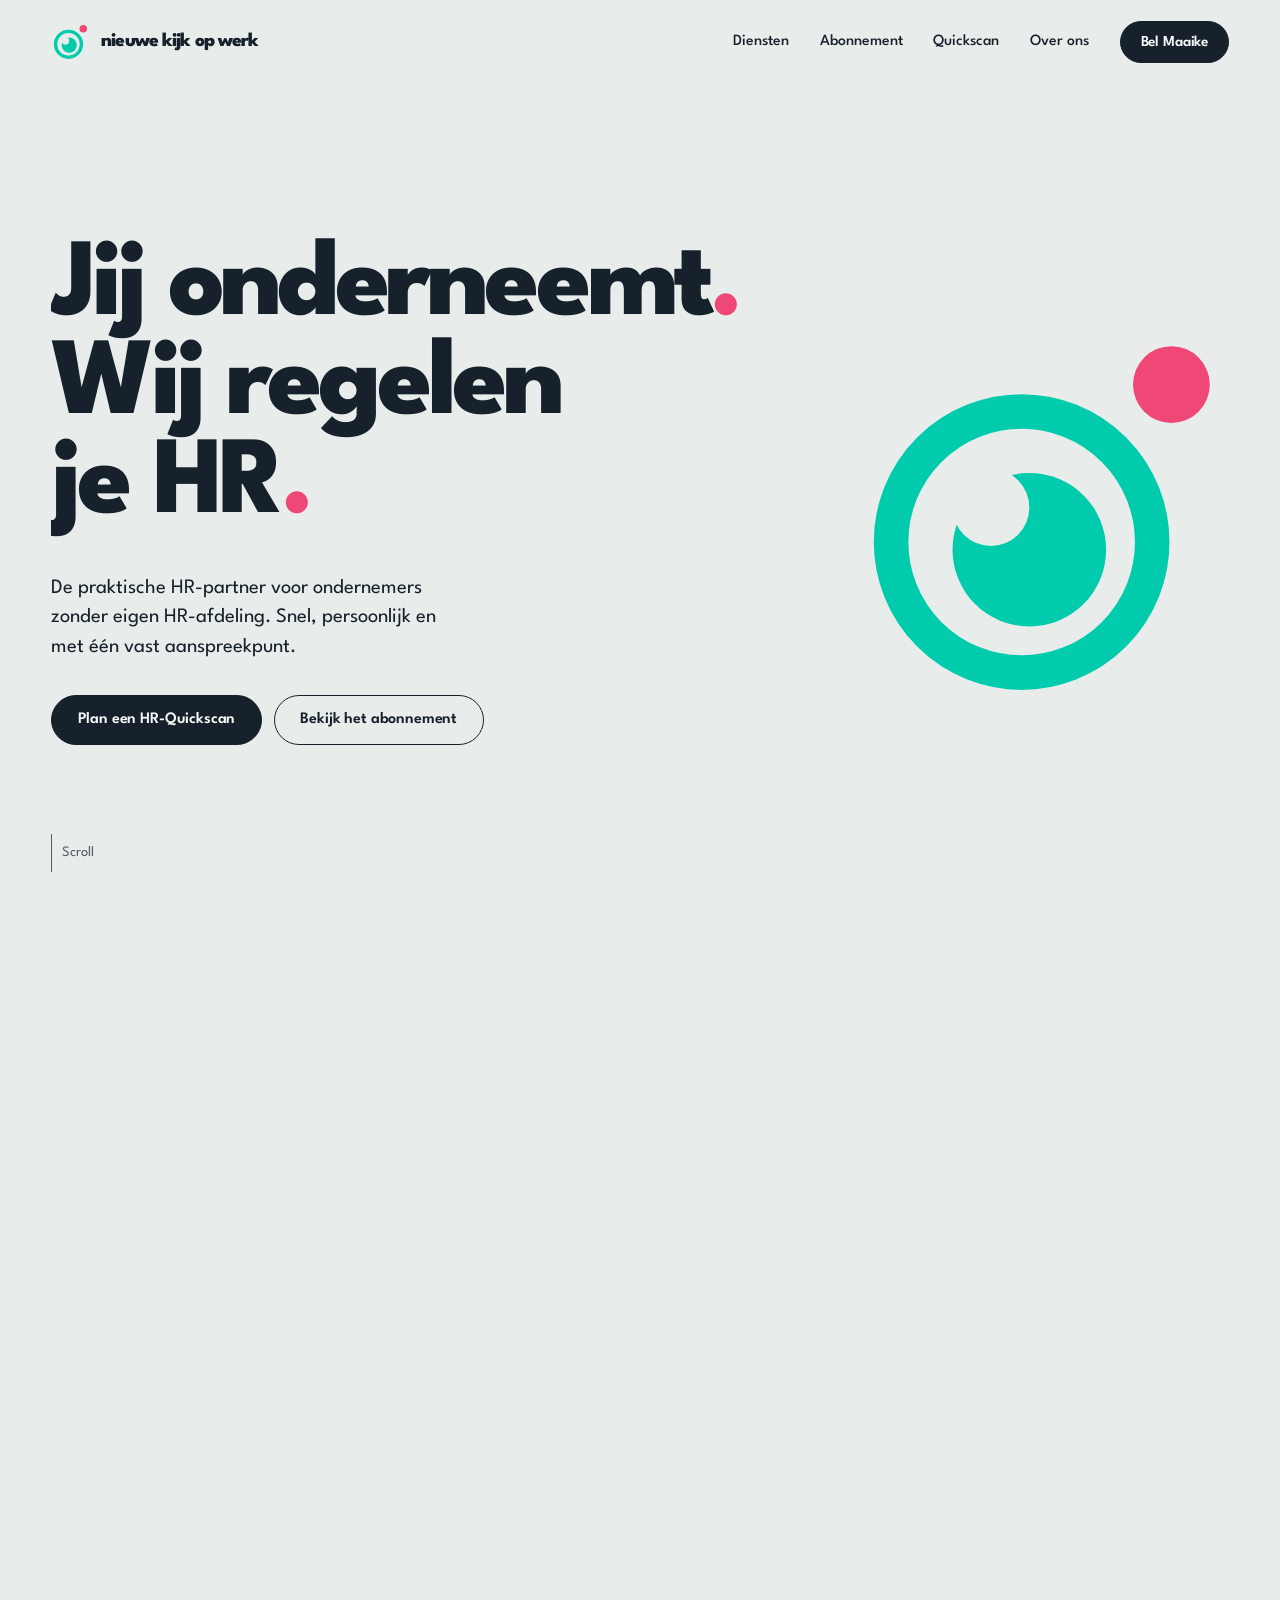
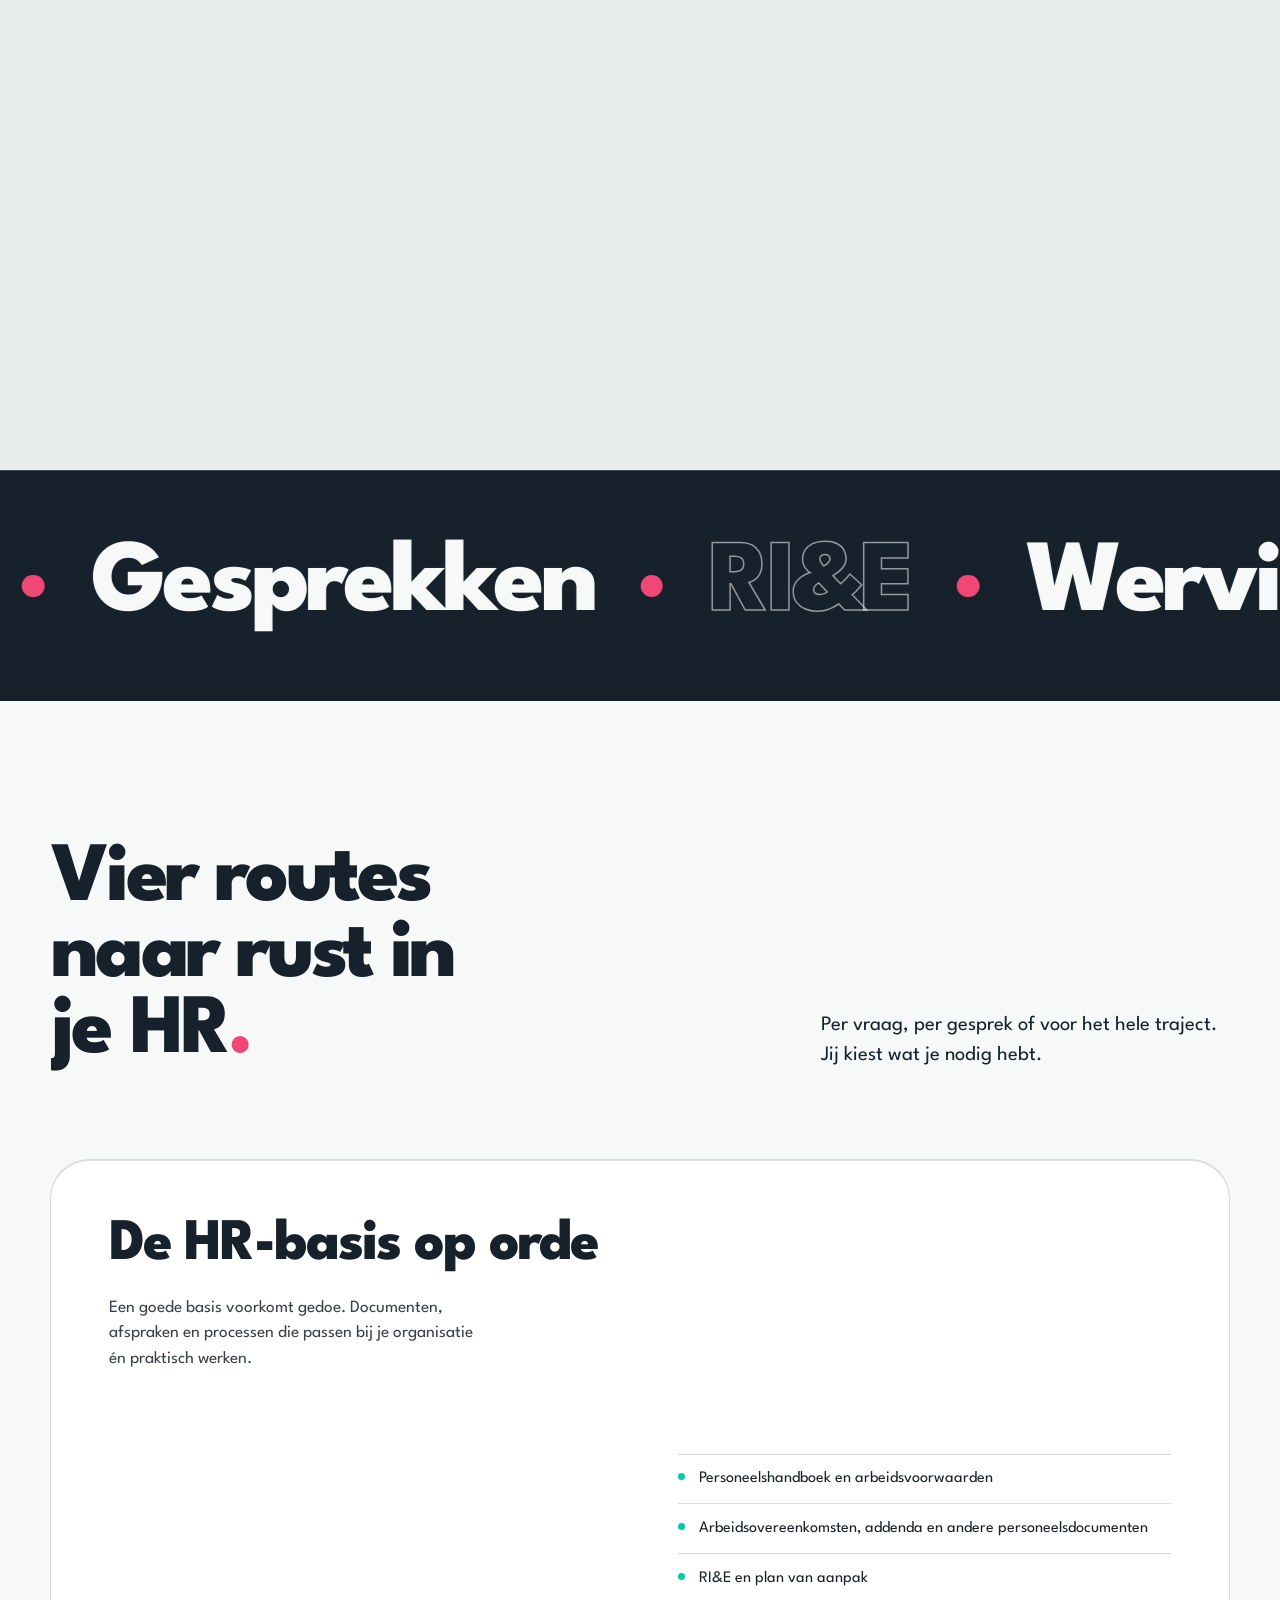
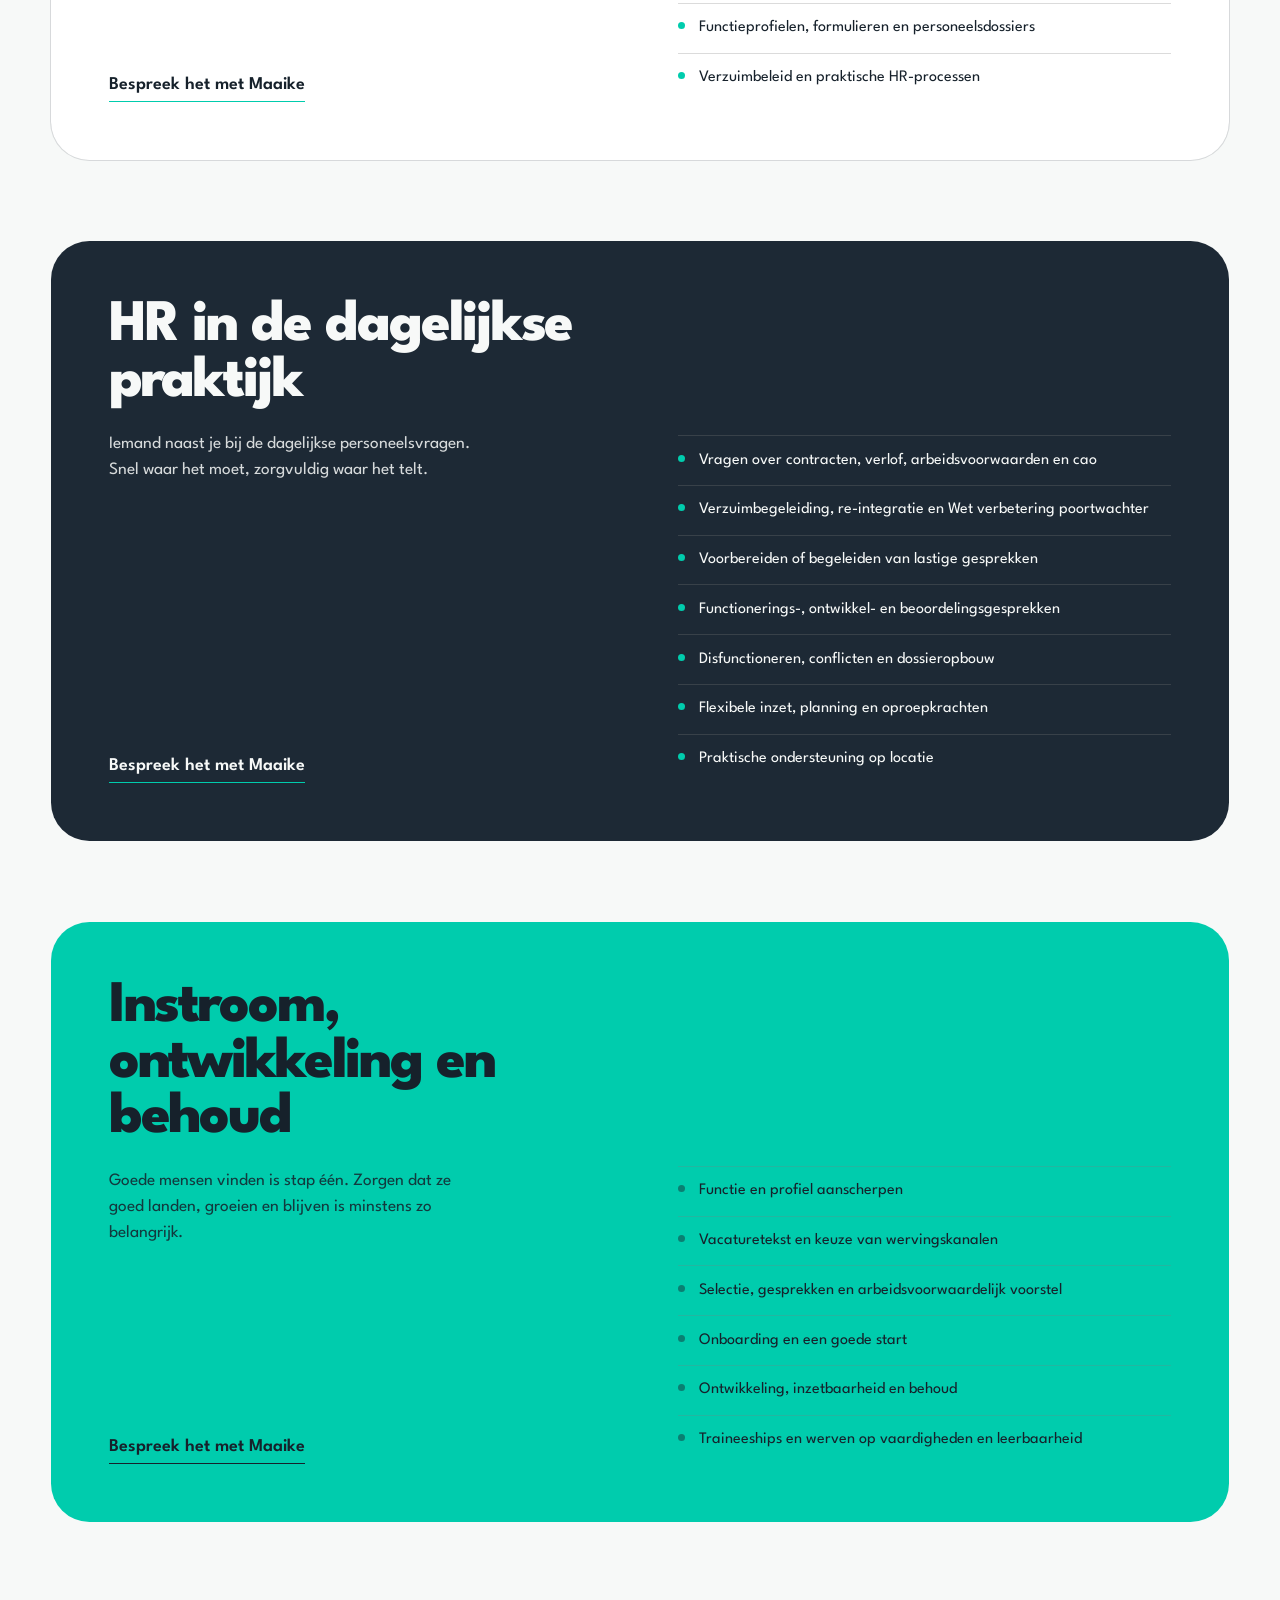
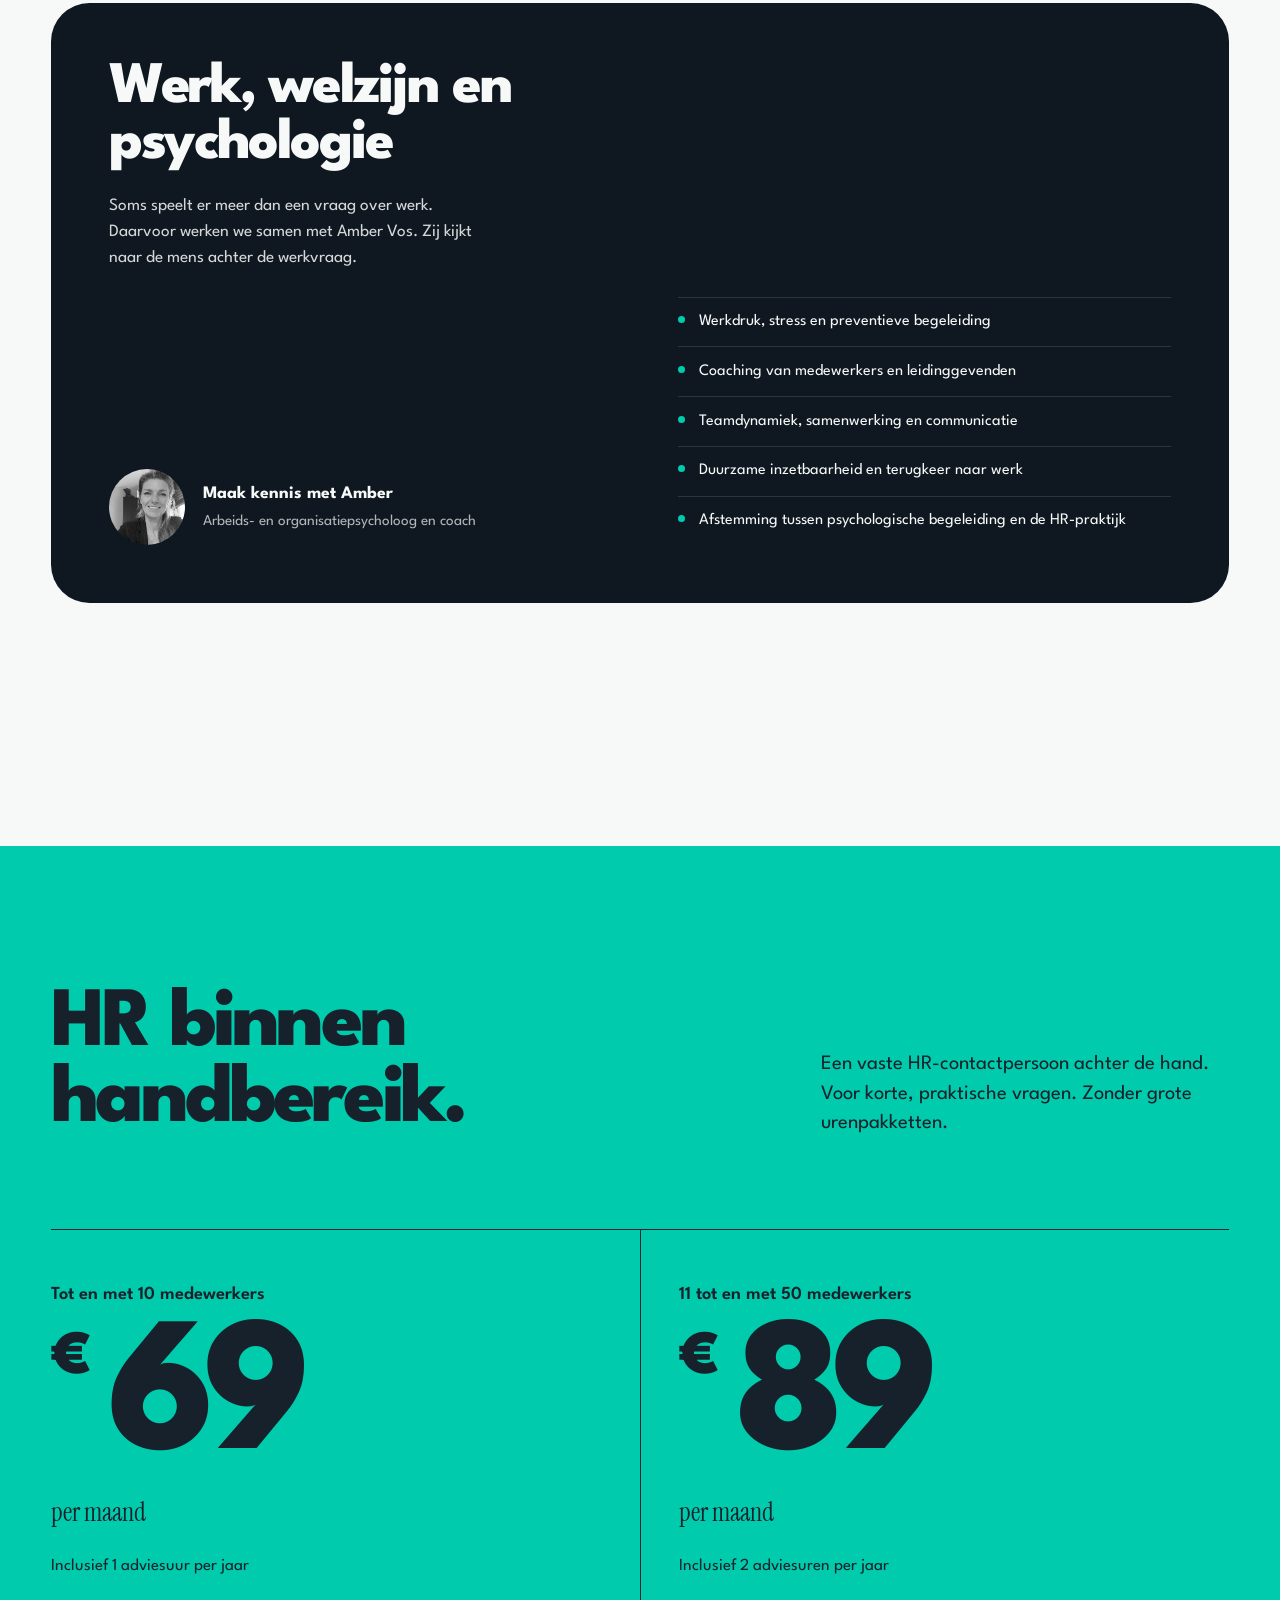
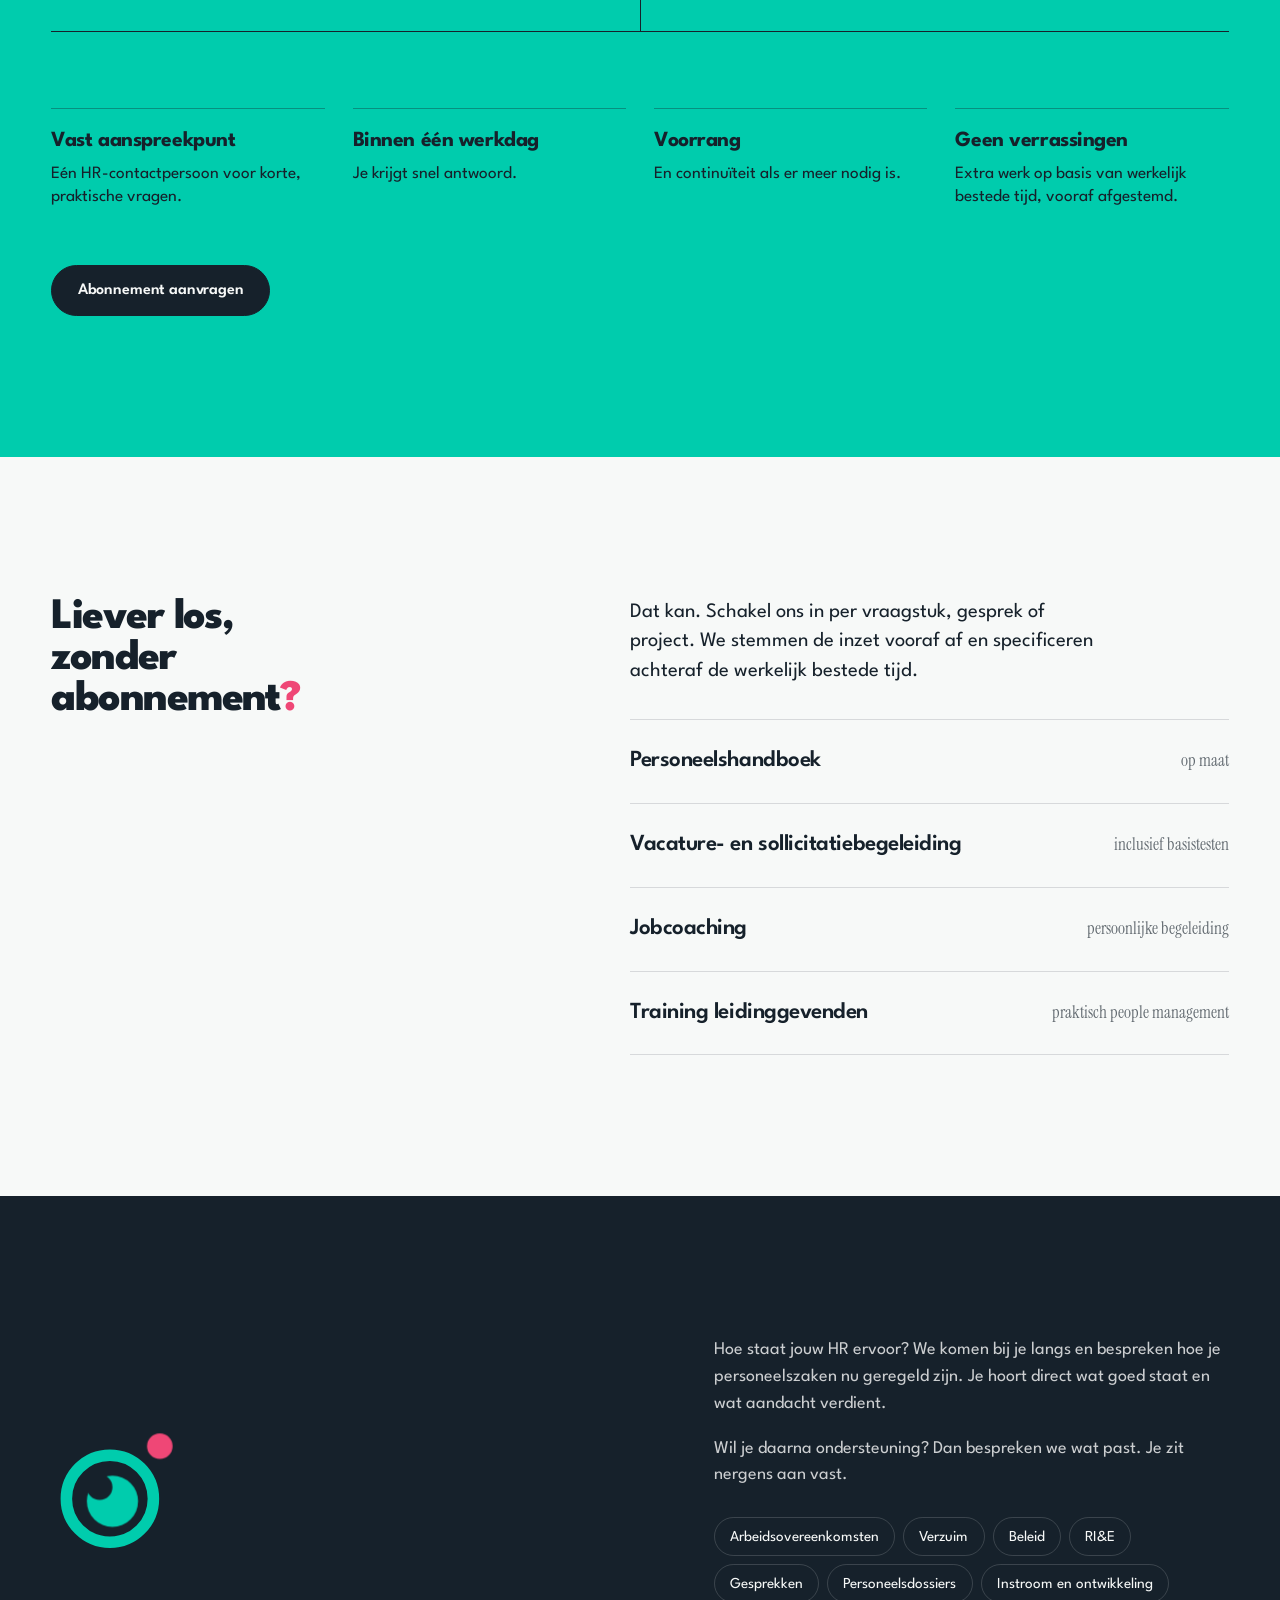
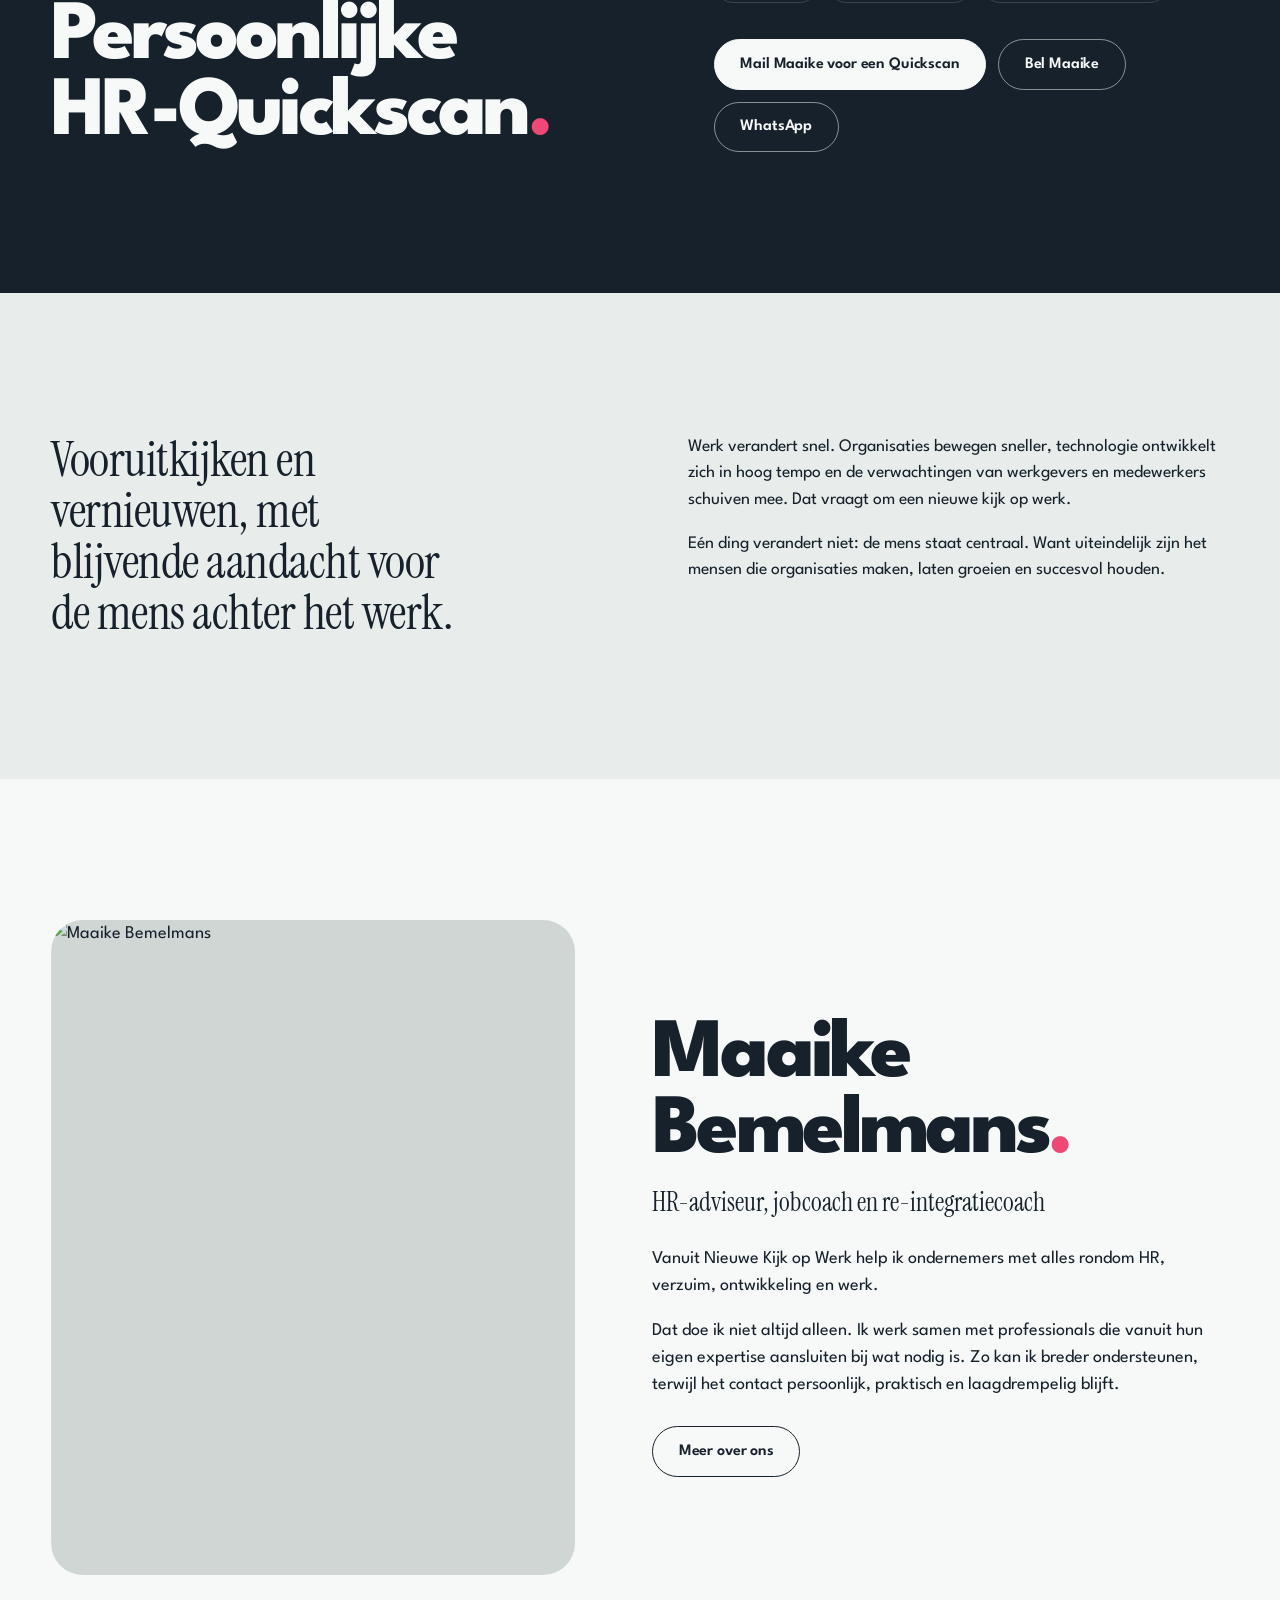
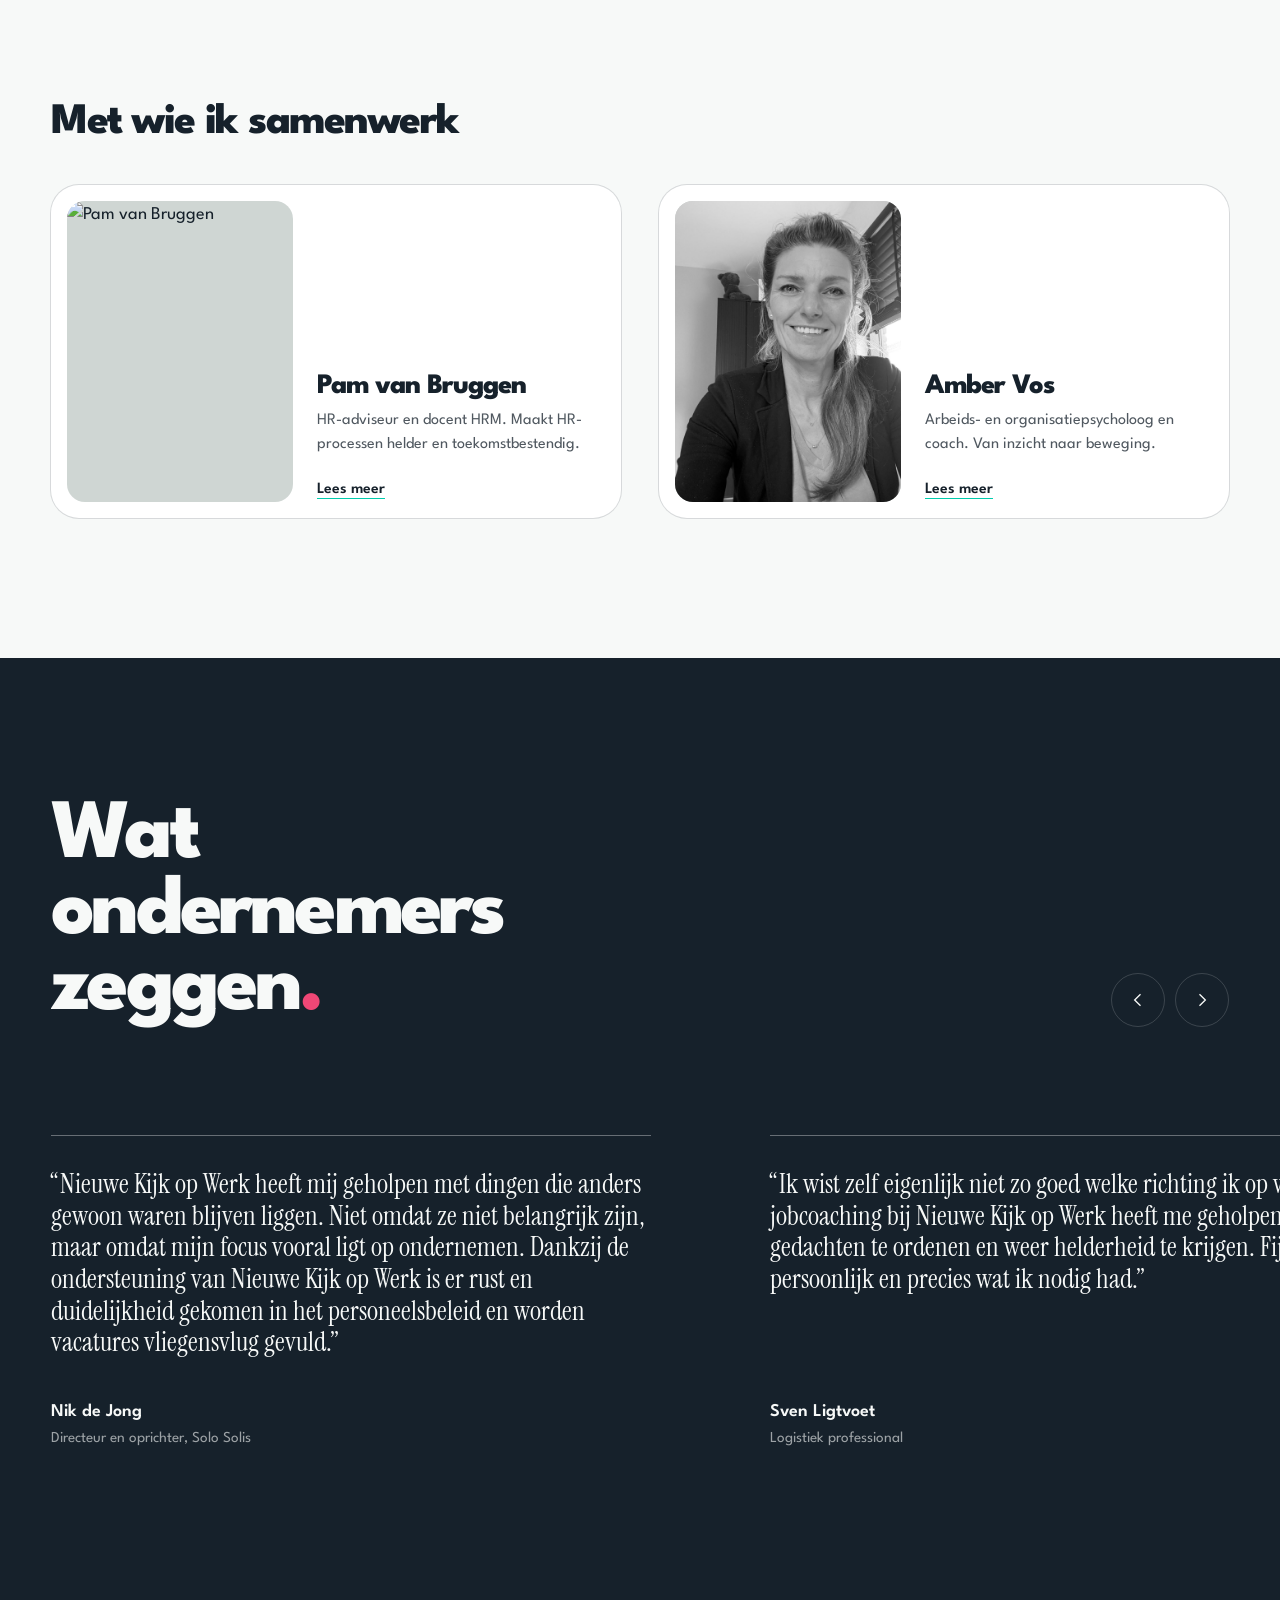
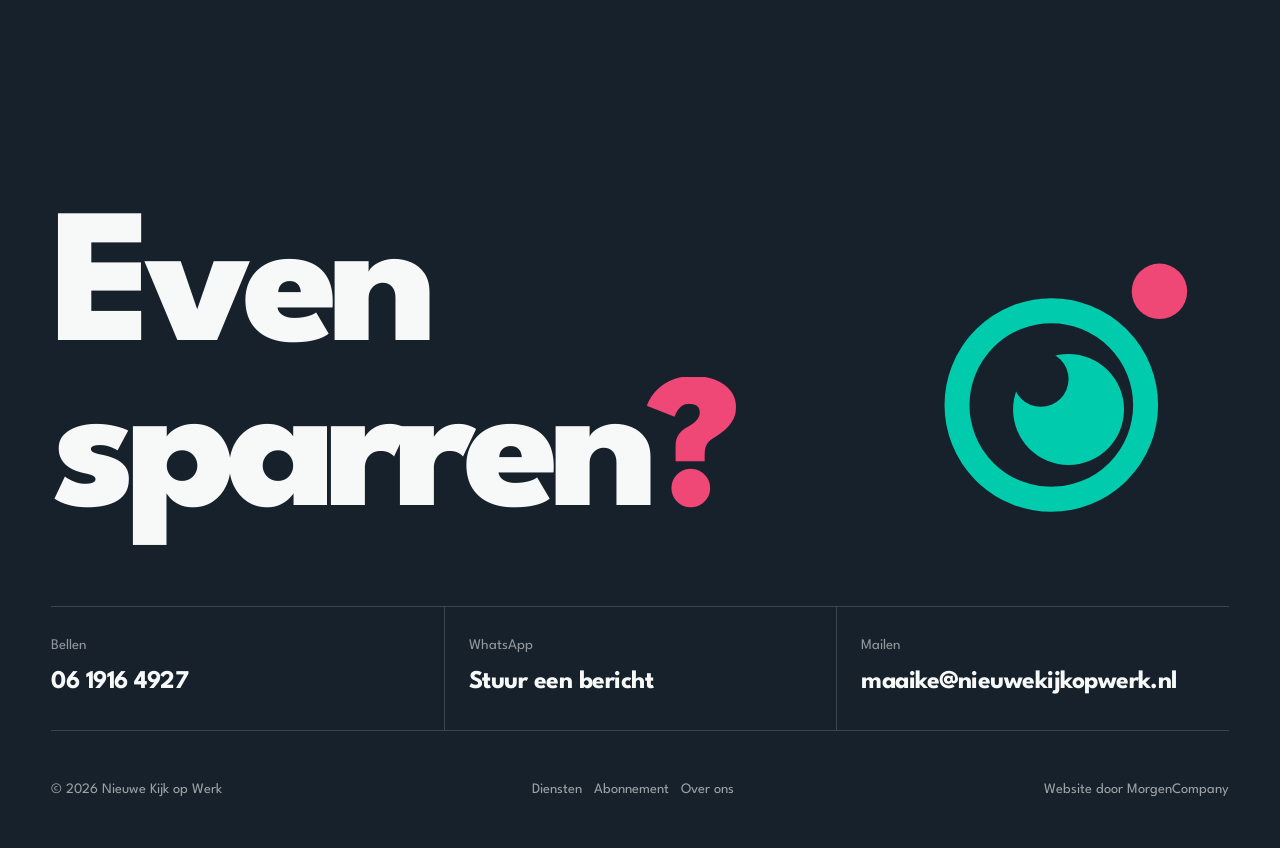
==== commit ebe1e7d9: "Footer: logo-oog dat met de muis meekijkt, knippert en knipoogt Co-Authored-By: Claude Opus 5.5 <nor" ====
--- a/index.html
+++ b/index.html
@@ -343,10 +343,20 @@
 <!-- CONTACT -->
 <footer class="dark contact" id="contact" data-dark>
   <div class="wrap">
-    <p class="contact__big lines">
-      <span class="ln" style="--n:0"><span>Even</span></span>
-      <span class="ln" style="--n:1"><span>sparren<span class="dot">?</span></span></span>
-    </p>
+    <div class="contact__head">
+      <p class="contact__big lines">
+        <span class="ln" style="--n:0"><span>Even</span></span>
+        <span class="ln" style="--n:1"><span>sparren<span class="dot">?</span></span></span>
+      </p>
+      <div class="foot-eye" data-reveal="eye" aria-hidden="true">
+        <svg viewBox="-10 -10 120 120">
+          <defs><mask id="m-foot"><rect x="-20" y="-20" width="140" height="140" fill="#fff"/><circle cx="38" cy="47" r="10" fill="#000"/></mask></defs>
+          <circle class="foot-eye__ring" cx="46" cy="56" r="34" fill="none" stroke="#00ccad" stroke-width="9"/>
+          <g class="foot-eye__look"><g class="foot-eye__blink"><circle cx="48" cy="58" r="20" fill="#00ccad" mask="url(#m-foot)"/></g></g>
+          <circle class="foot-eye__dot" cx="85" cy="15" r="10" fill="#ef4776"/>
+        </svg>
+      </div>
+    </div>
     <div class="contact__rows">
       <a href="tel:0619164927"><small>Bellen</small><strong>06 1916 4927</strong></a>
       <a href="https://wa.me/31619164927" target="_blank" rel="noopener"><small>WhatsApp</small><strong>Stuur een bericht</strong></a>
--- a/css/style.css
+++ b/css/style.css
@@ -419,3 +419,25 @@
 .vos li { align-items: center; }
 #amber.dark { background: var(--navy); }
 .route--1 .route__link, .route--2 .route__link { border-bottom-color: var(--teal); }
+
+/* ---------- footer eye ---------- */
+.contact__head { display: grid; grid-template-columns: 1fr auto; align-items: end; gap: 24px; margin-bottom: clamp(40px, 5vw, 64px); }
+.contact__head .contact__big { margin: 0; }
+.foot-eye { width: clamp(150px, 26vw, 380px); margin-bottom: -1vw; cursor: pointer; }
+.foot-eye svg { width: 100%; height: auto; overflow: visible; display: block; }
+.foot-eye__look { transform-box: view-box; will-change: transform; }
+.foot-eye__blink { transform-box: view-box; transform-origin: 48px 58px; animation: blink 6s infinite; }
+.foot-eye__ring { transform-box: view-box; transform-origin: 46px 56px; transition: transform .6s var(--ease); }
+.foot-eye__dot { transform-box: view-box; transform-origin: 85px 15px; transition: transform .5s cubic-bezier(.3, 1.8, .5, 1); }
+@keyframes blink { 0%, 92%, 100% { transform: scaleY(1); } 95% { transform: scaleY(.08); } }
+.foot-eye.is-wow .foot-eye__ring { transform: scale(1.08); }
+.foot-eye.is-wow .foot-eye__dot { transform: translate(4px, -6px) scale(1.5); }
+.foot-eye.is-wow .foot-eye__blink { animation: none; transform: scale(1.18); transition: transform .4s var(--ease); }
+.foot-eye.is-wink .foot-eye__blink { animation: wink .5s var(--ease); }
+@keyframes wink { 0%, 100% { transform: scaleY(1); } 40% { transform: scaleY(.06); } }
+.js [data-reveal="eye"] { opacity: 0; transform: scale(.2) rotate(-200deg); transition: opacity .8s var(--ease), transform 1.4s cubic-bezier(.2, 1.4, .3, 1); }
+.js [data-reveal="eye"].in { opacity: 1; transform: none; }
+@media (max-width: 700px) {
+  .contact__head { grid-template-columns: 1fr; }
+  .foot-eye { order: -1; justify-self: end; width: 120px; margin: 0; }
+}
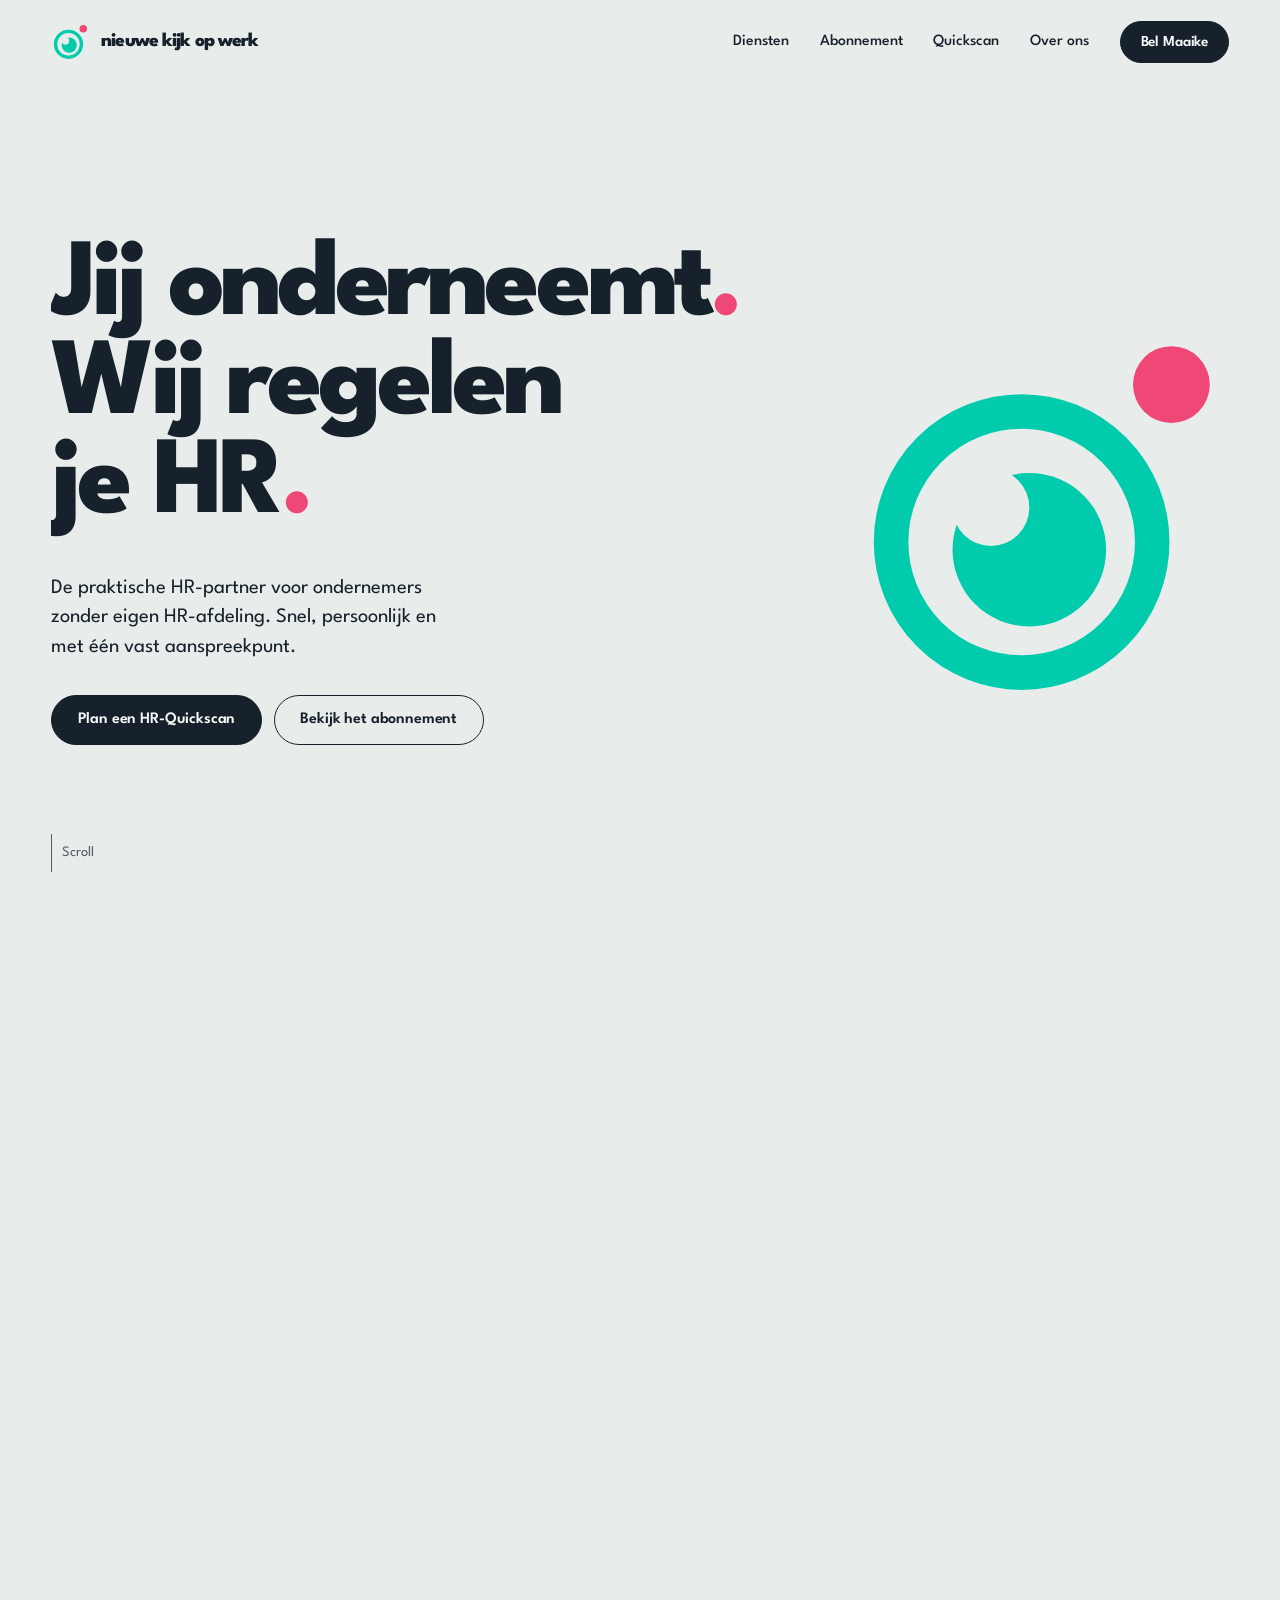
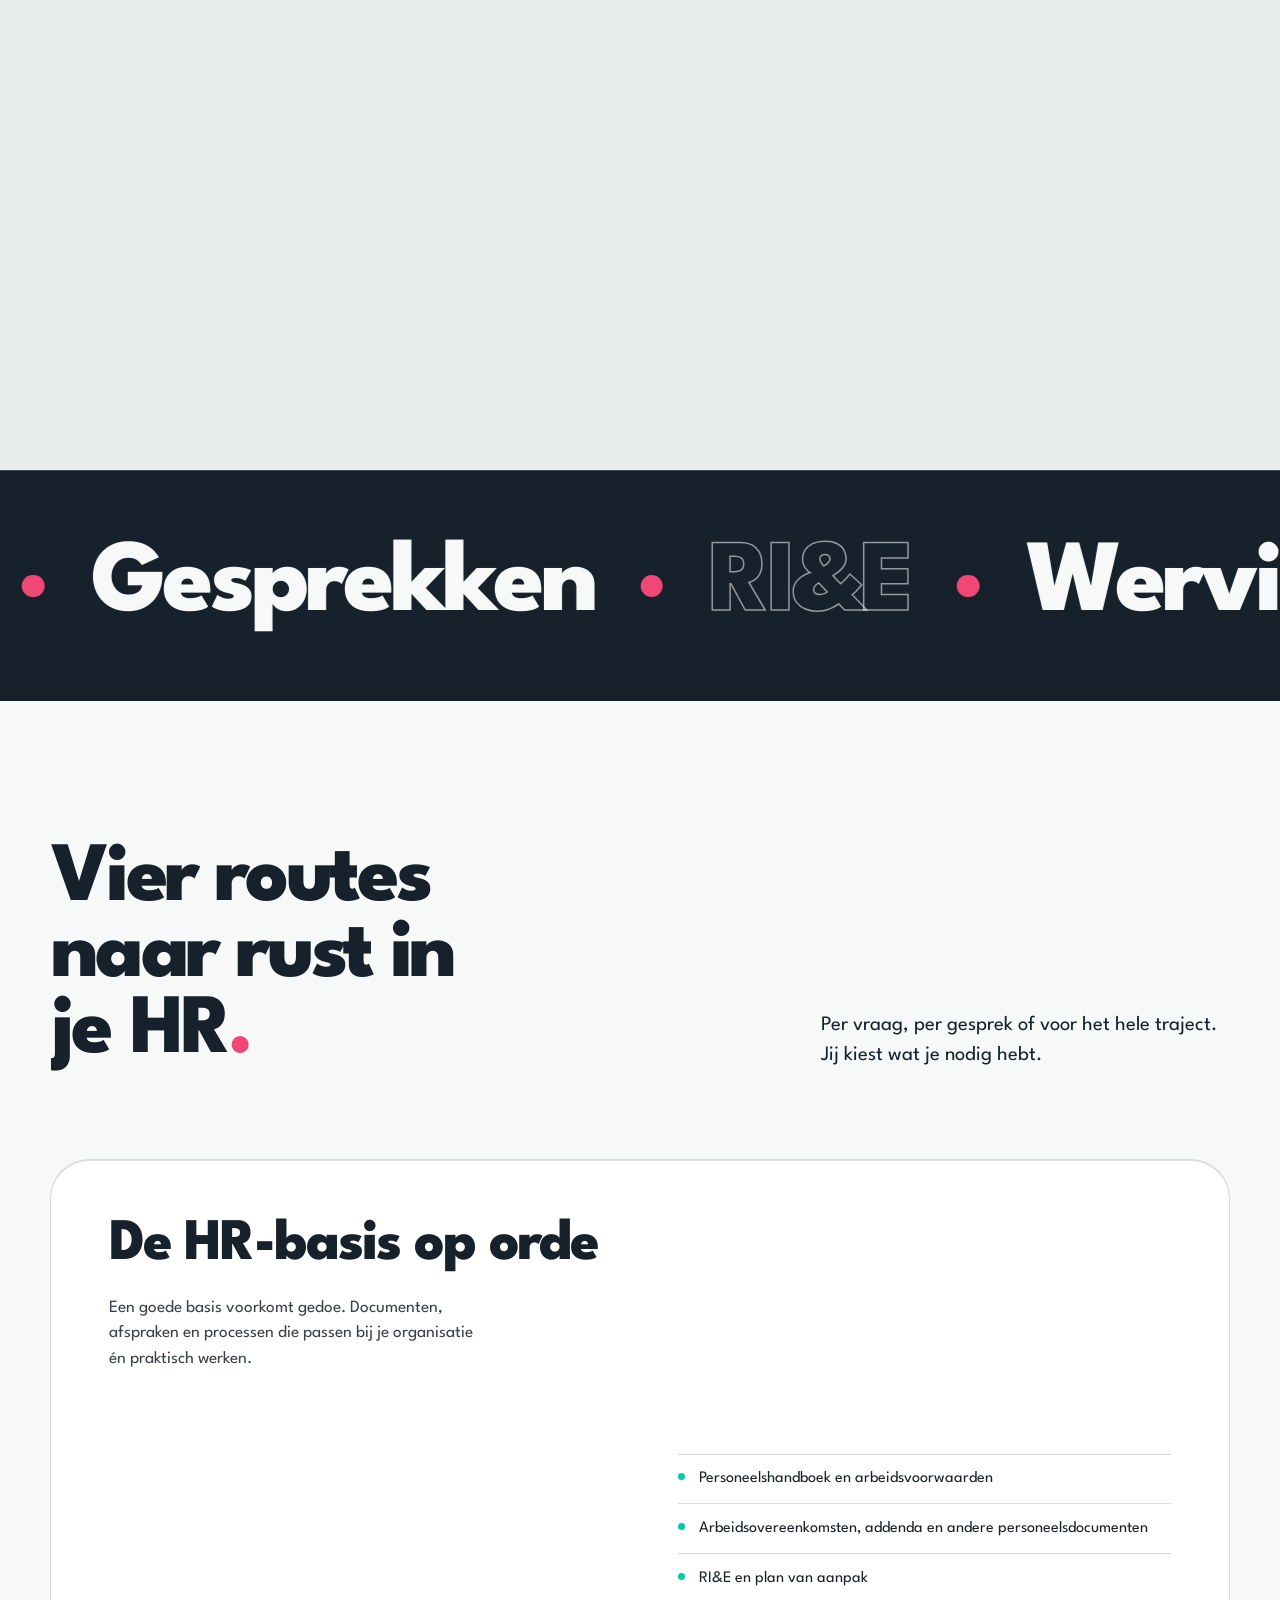
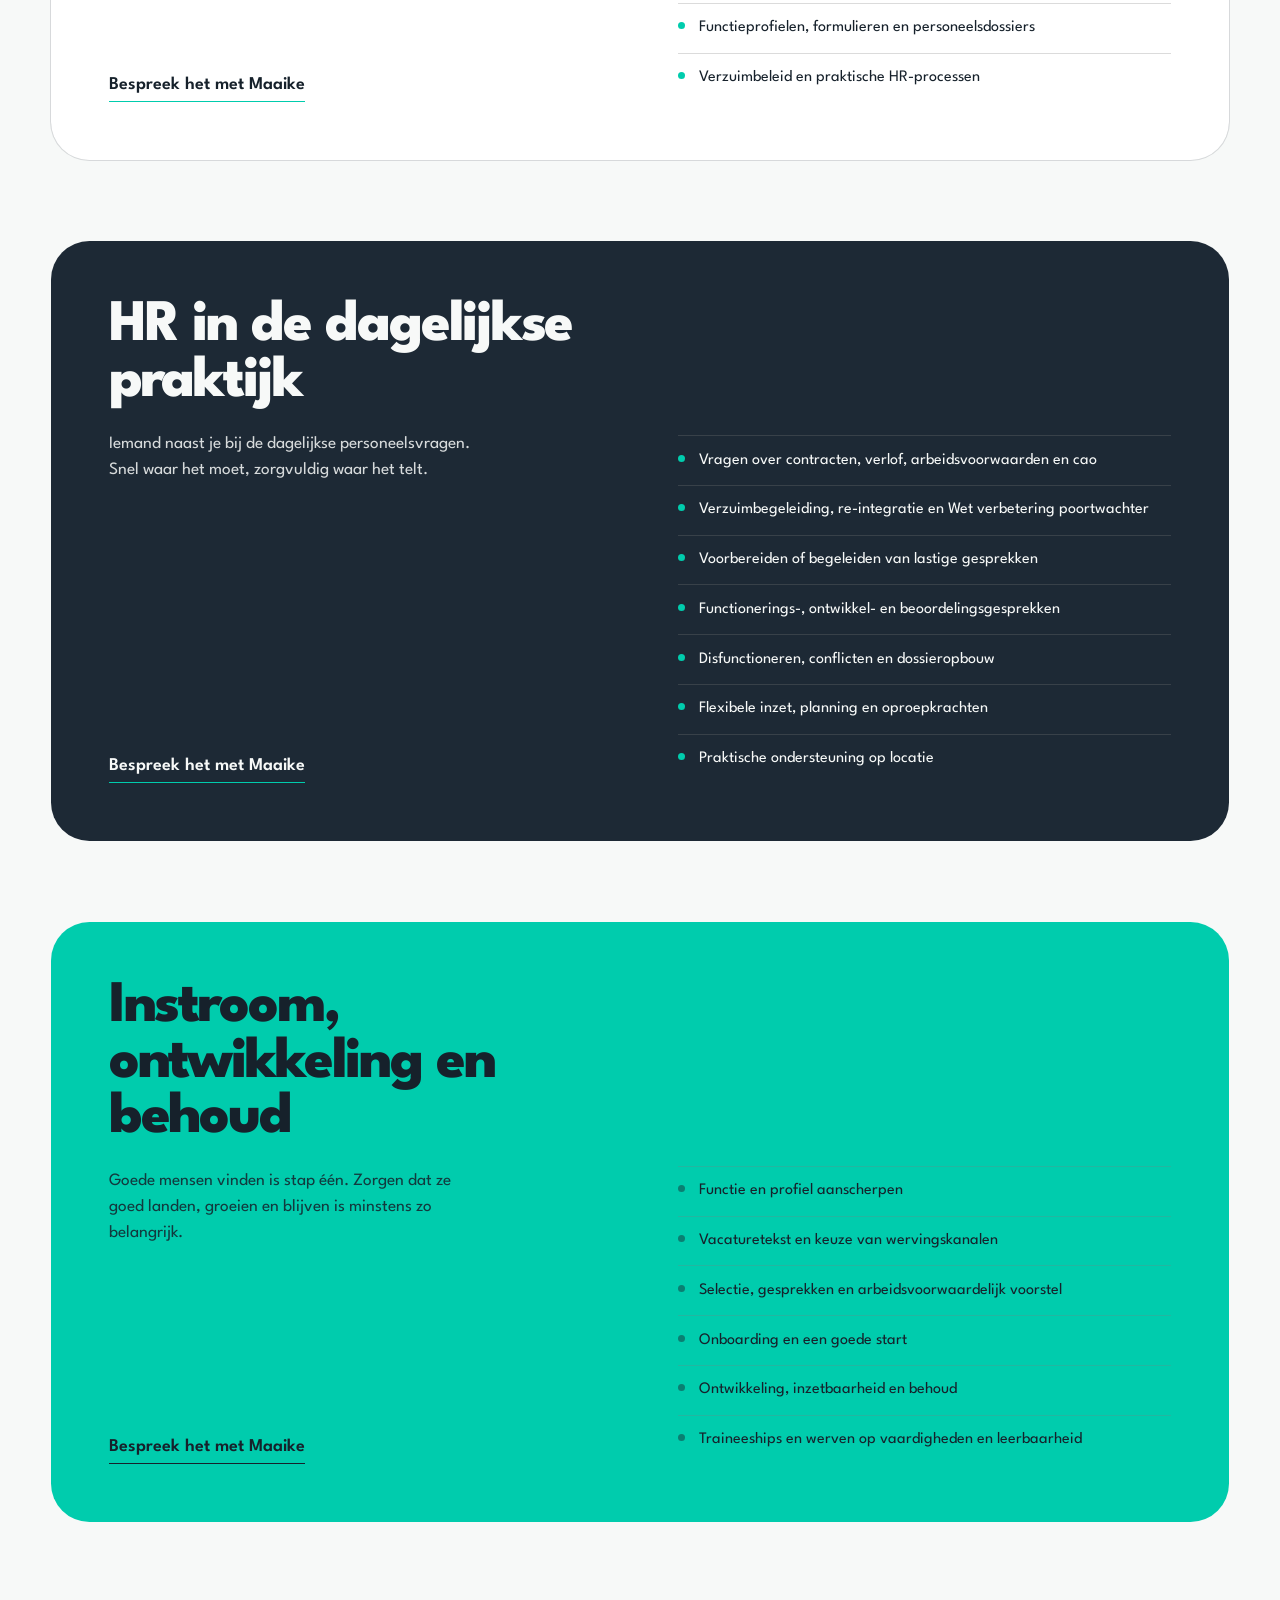
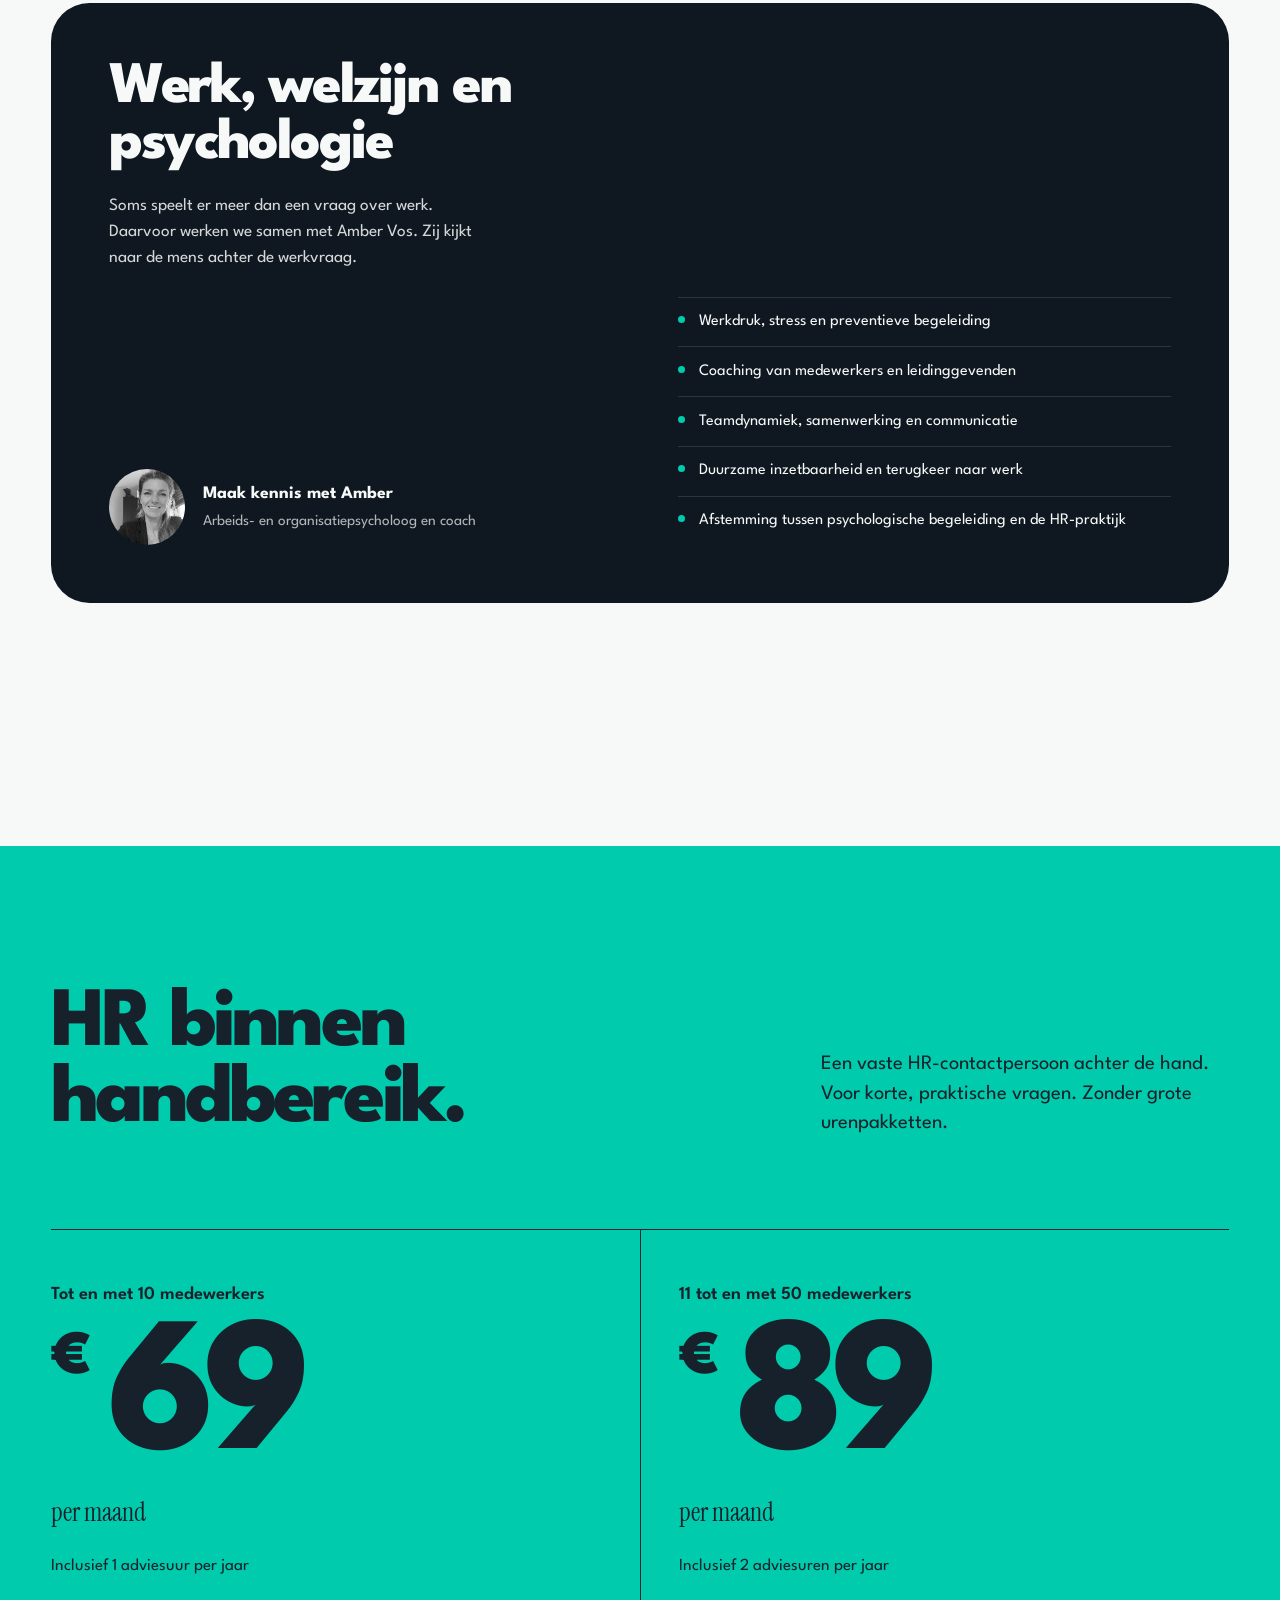
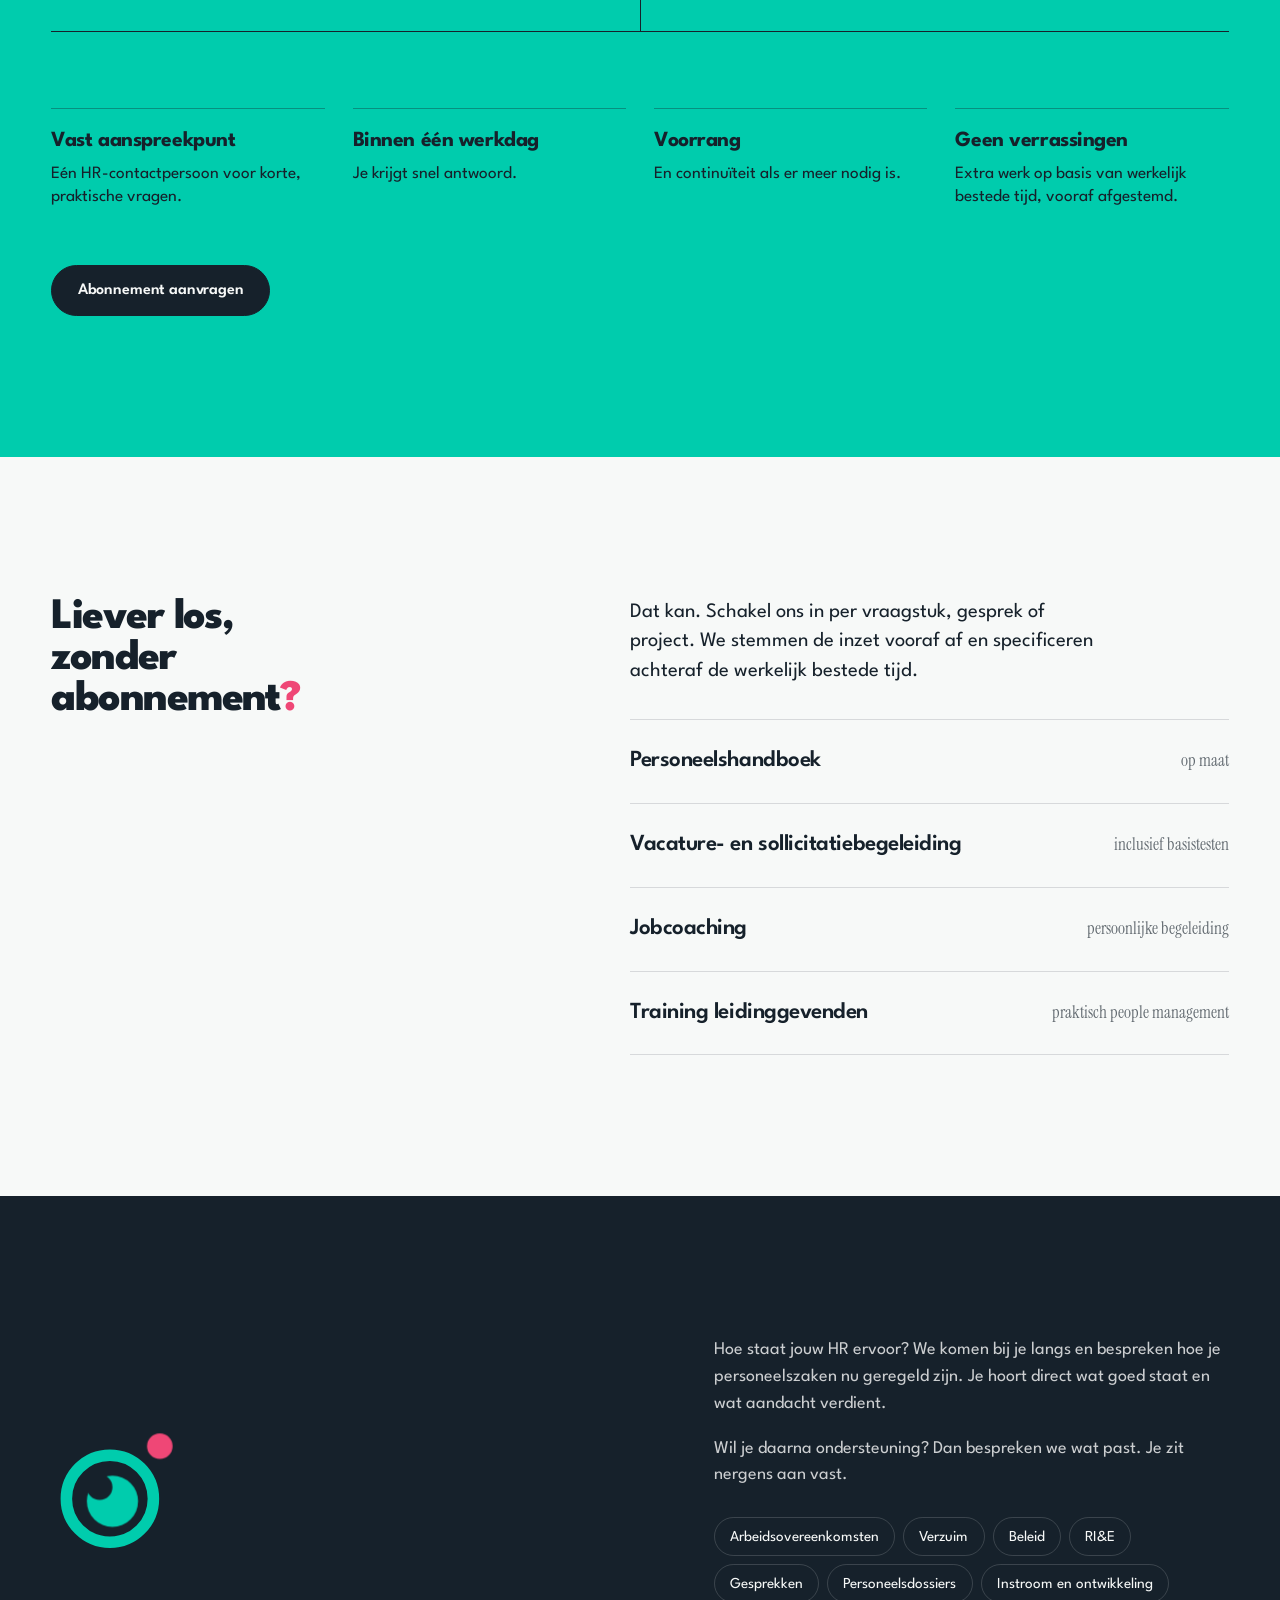
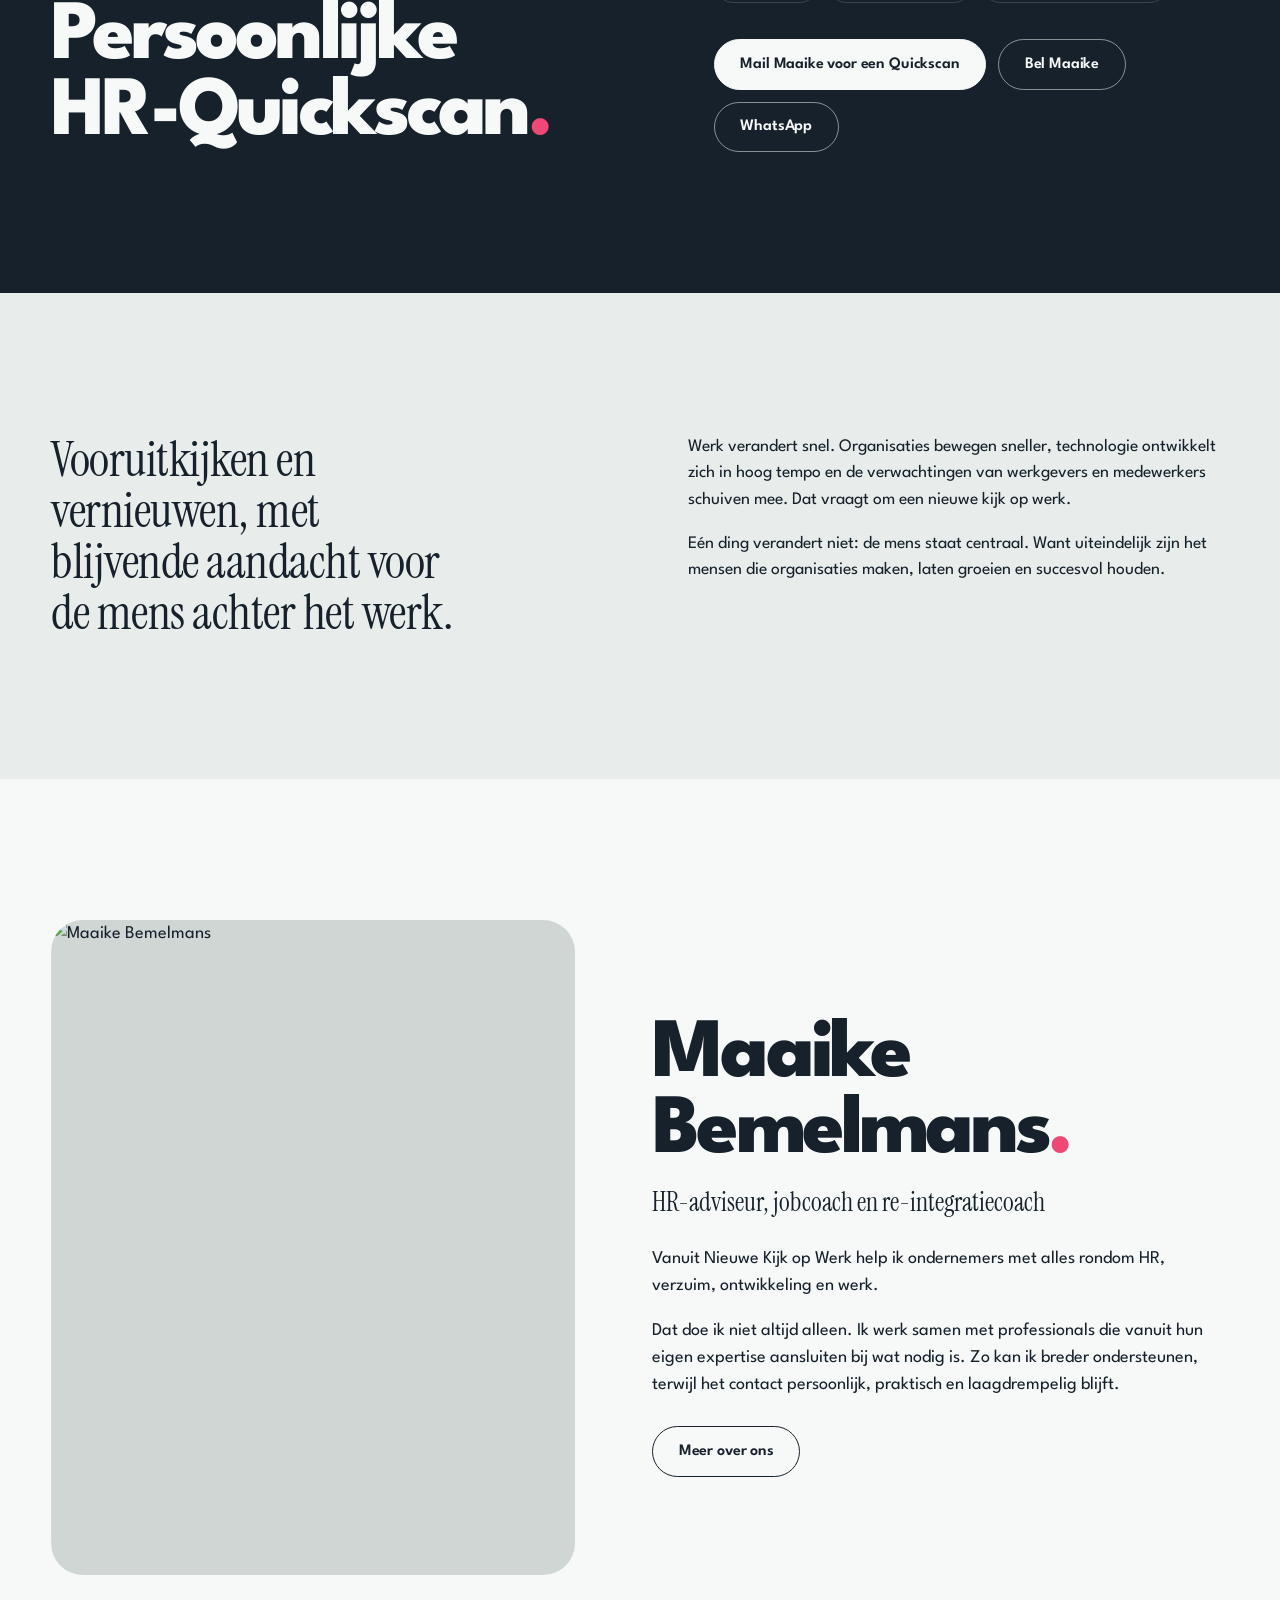
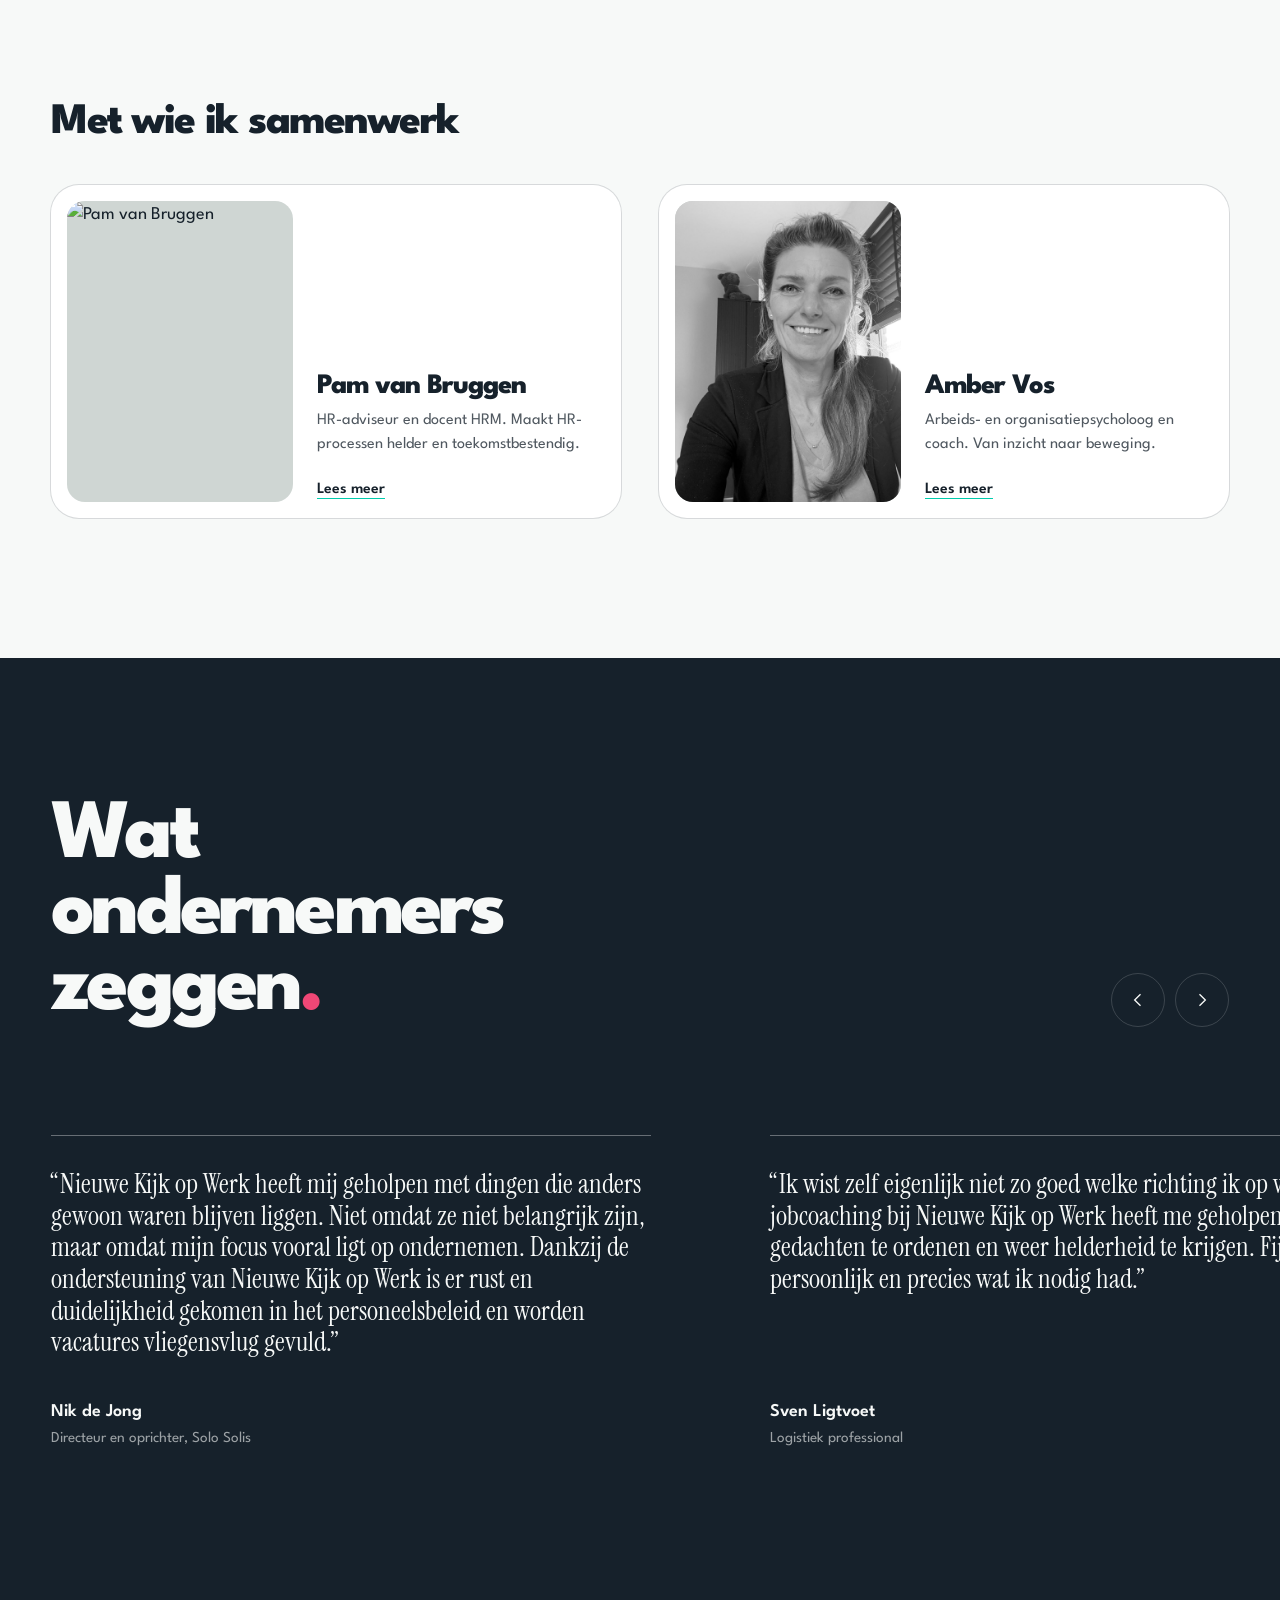
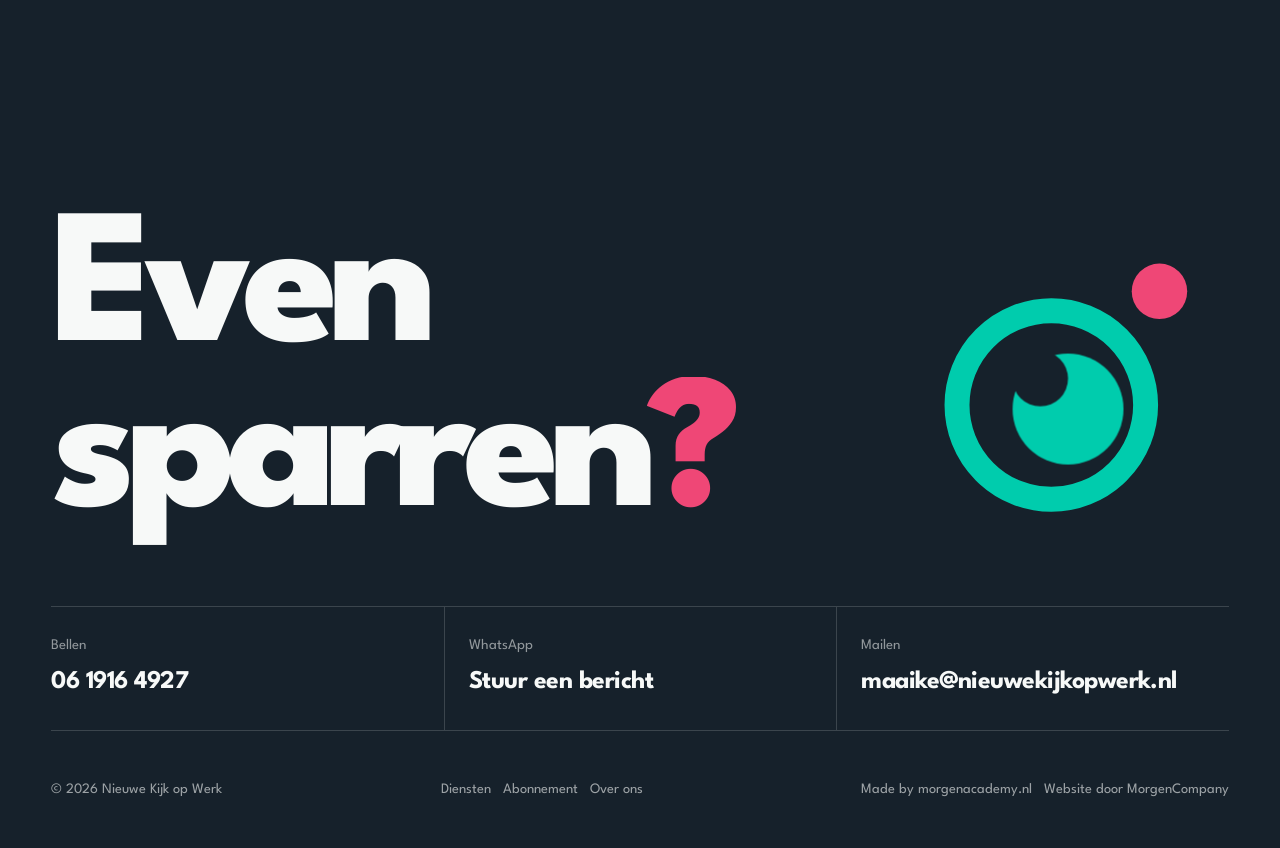
==== commit 33d721d0: "Footer: made by morgenacademy.nl Co-Authored-By: Claude Opus 5.5 <noreply@anthropic.com> Claude-Sess" ====
--- a/index.html
+++ b/index.html
@@ -365,7 +365,7 @@
     <div class="footer-bar">
       <span>© 2026 Nieuwe Kijk op Werk</span>
       <span><a href="#diensten">Diensten</a> &nbsp; <a href="#abonnement">Abonnement</a> &nbsp; <a href="over-ons.html">Over ons</a></span>
-      <a href="https://www.morgencompany.com" target="_blank" rel="noopener">Website door MorgenCompany</a>
+      <span><a href="https://www.morgenacademy.nl" target="_blank" rel="noopener">Made by morgenacademy.nl</a> &nbsp; <a href="https://www.morgencompany.com" target="_blank" rel="noopener">Website door MorgenCompany</a></span>
     </div>
   </div>
 </footer>
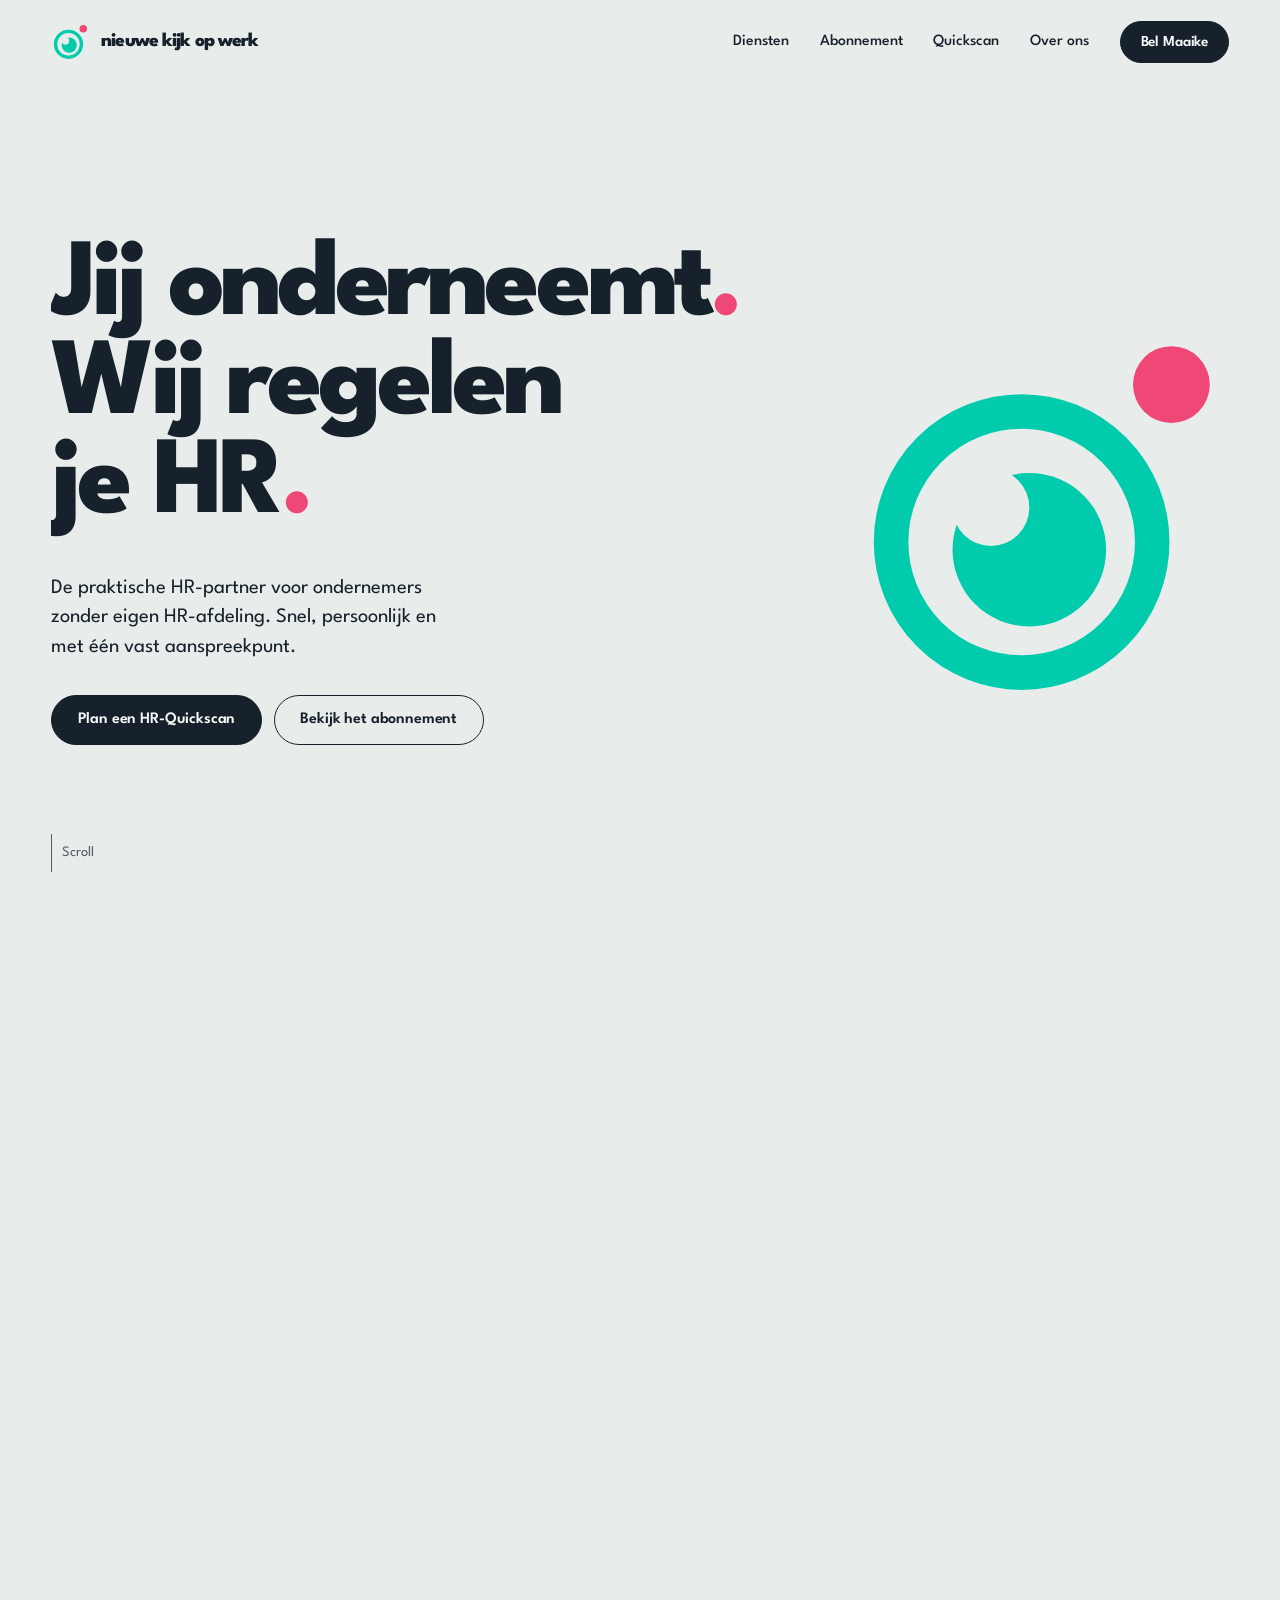
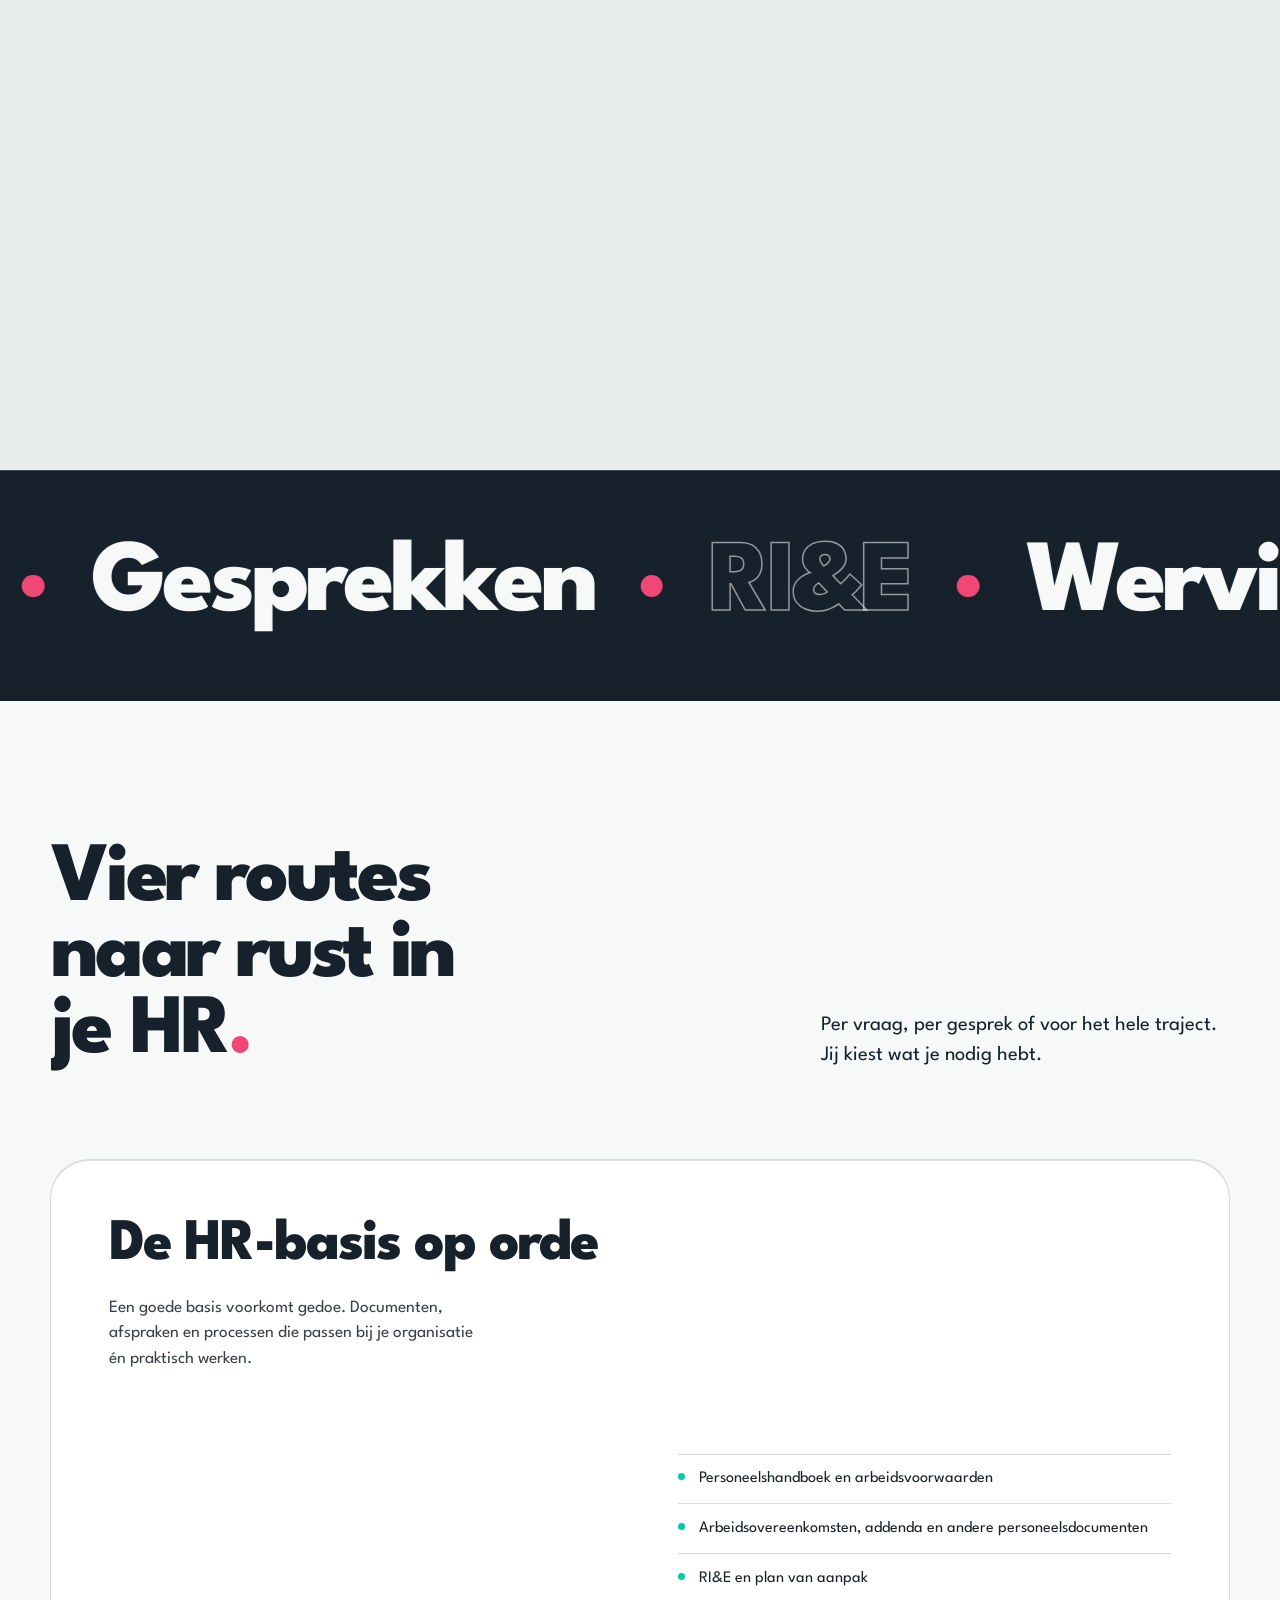
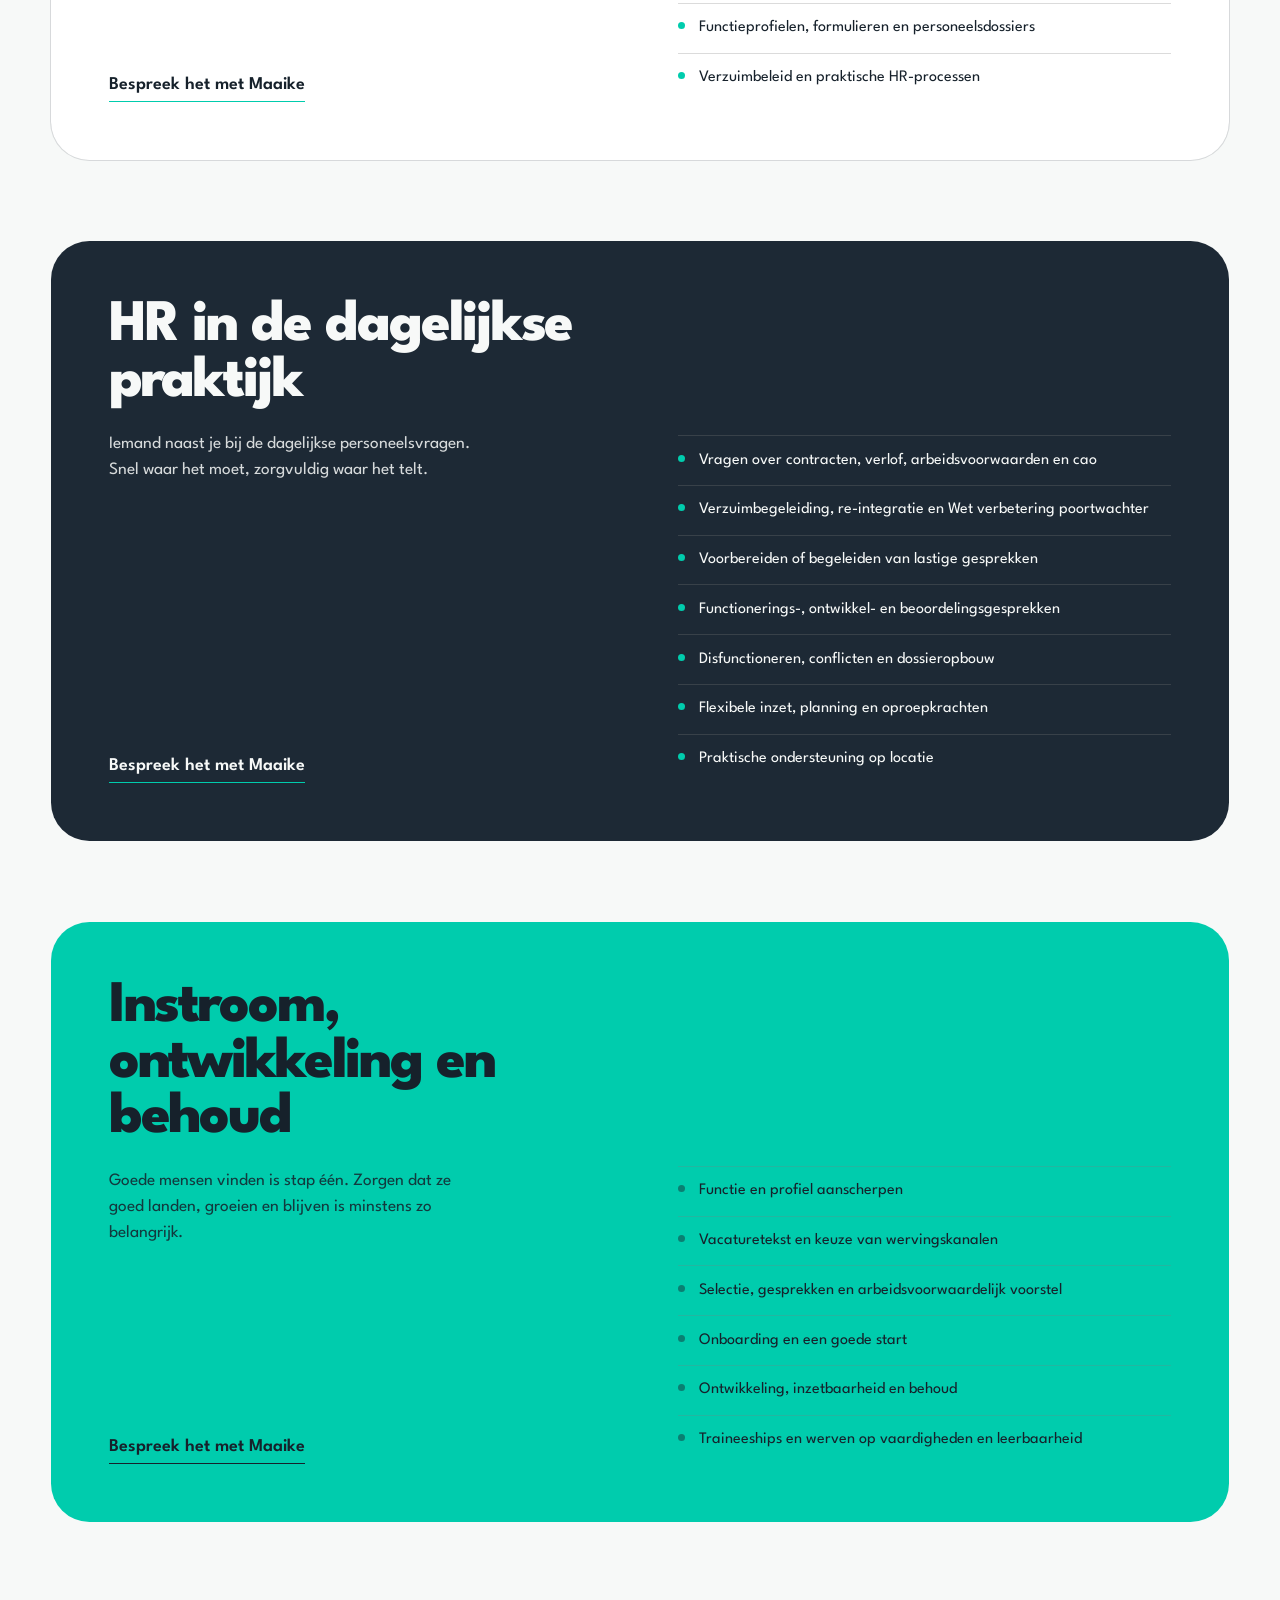
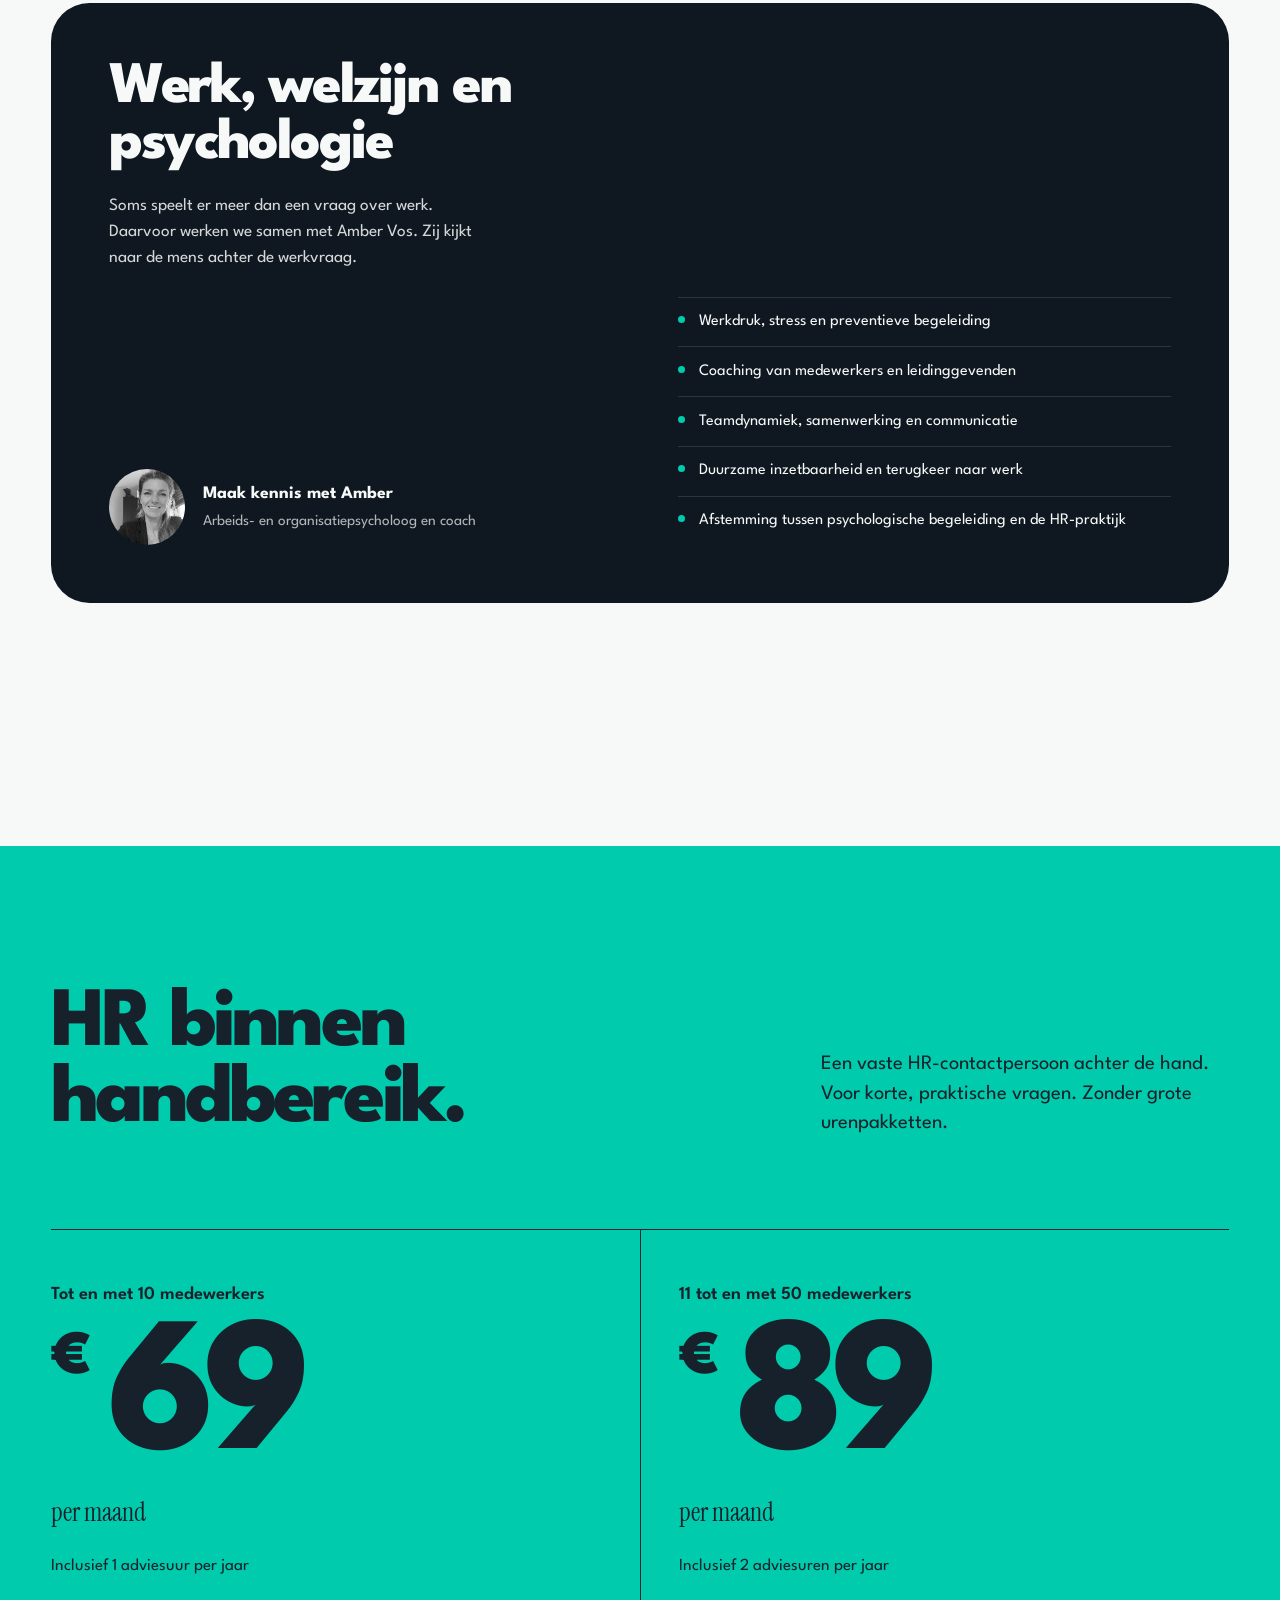
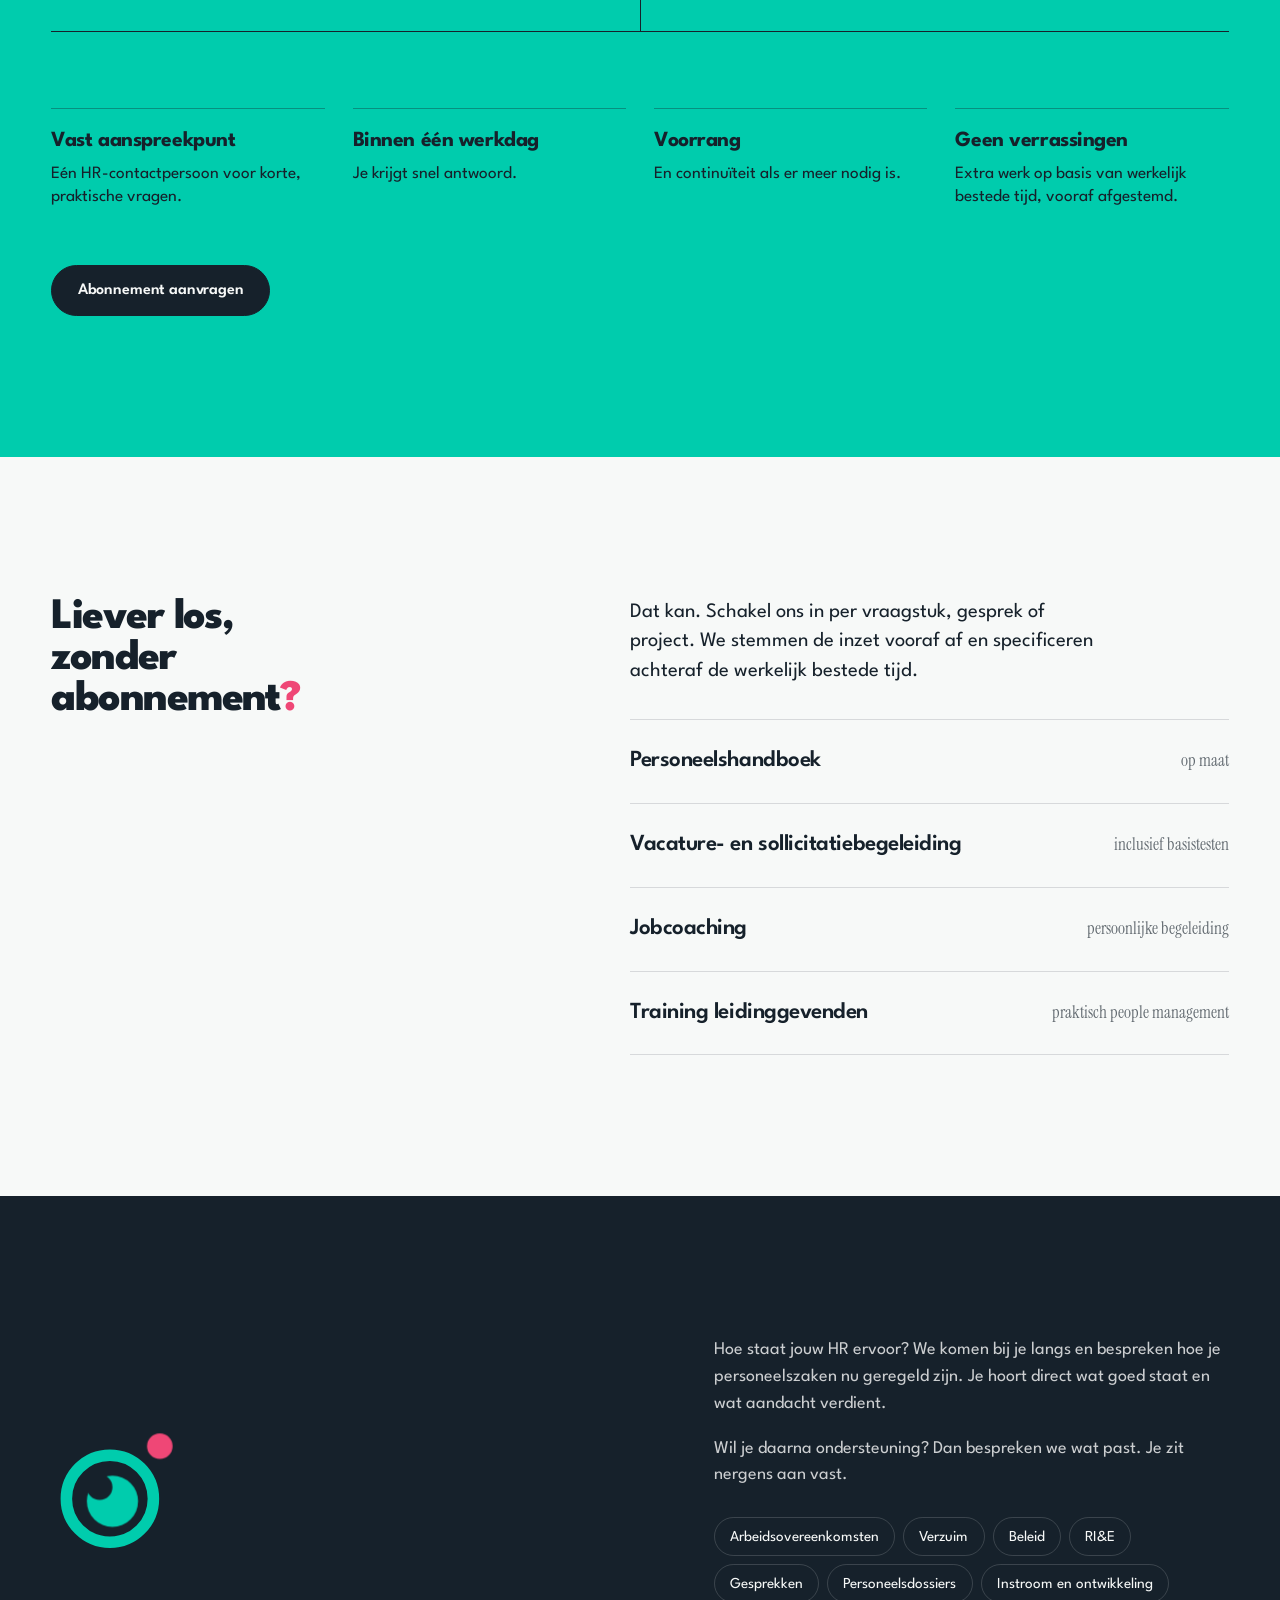
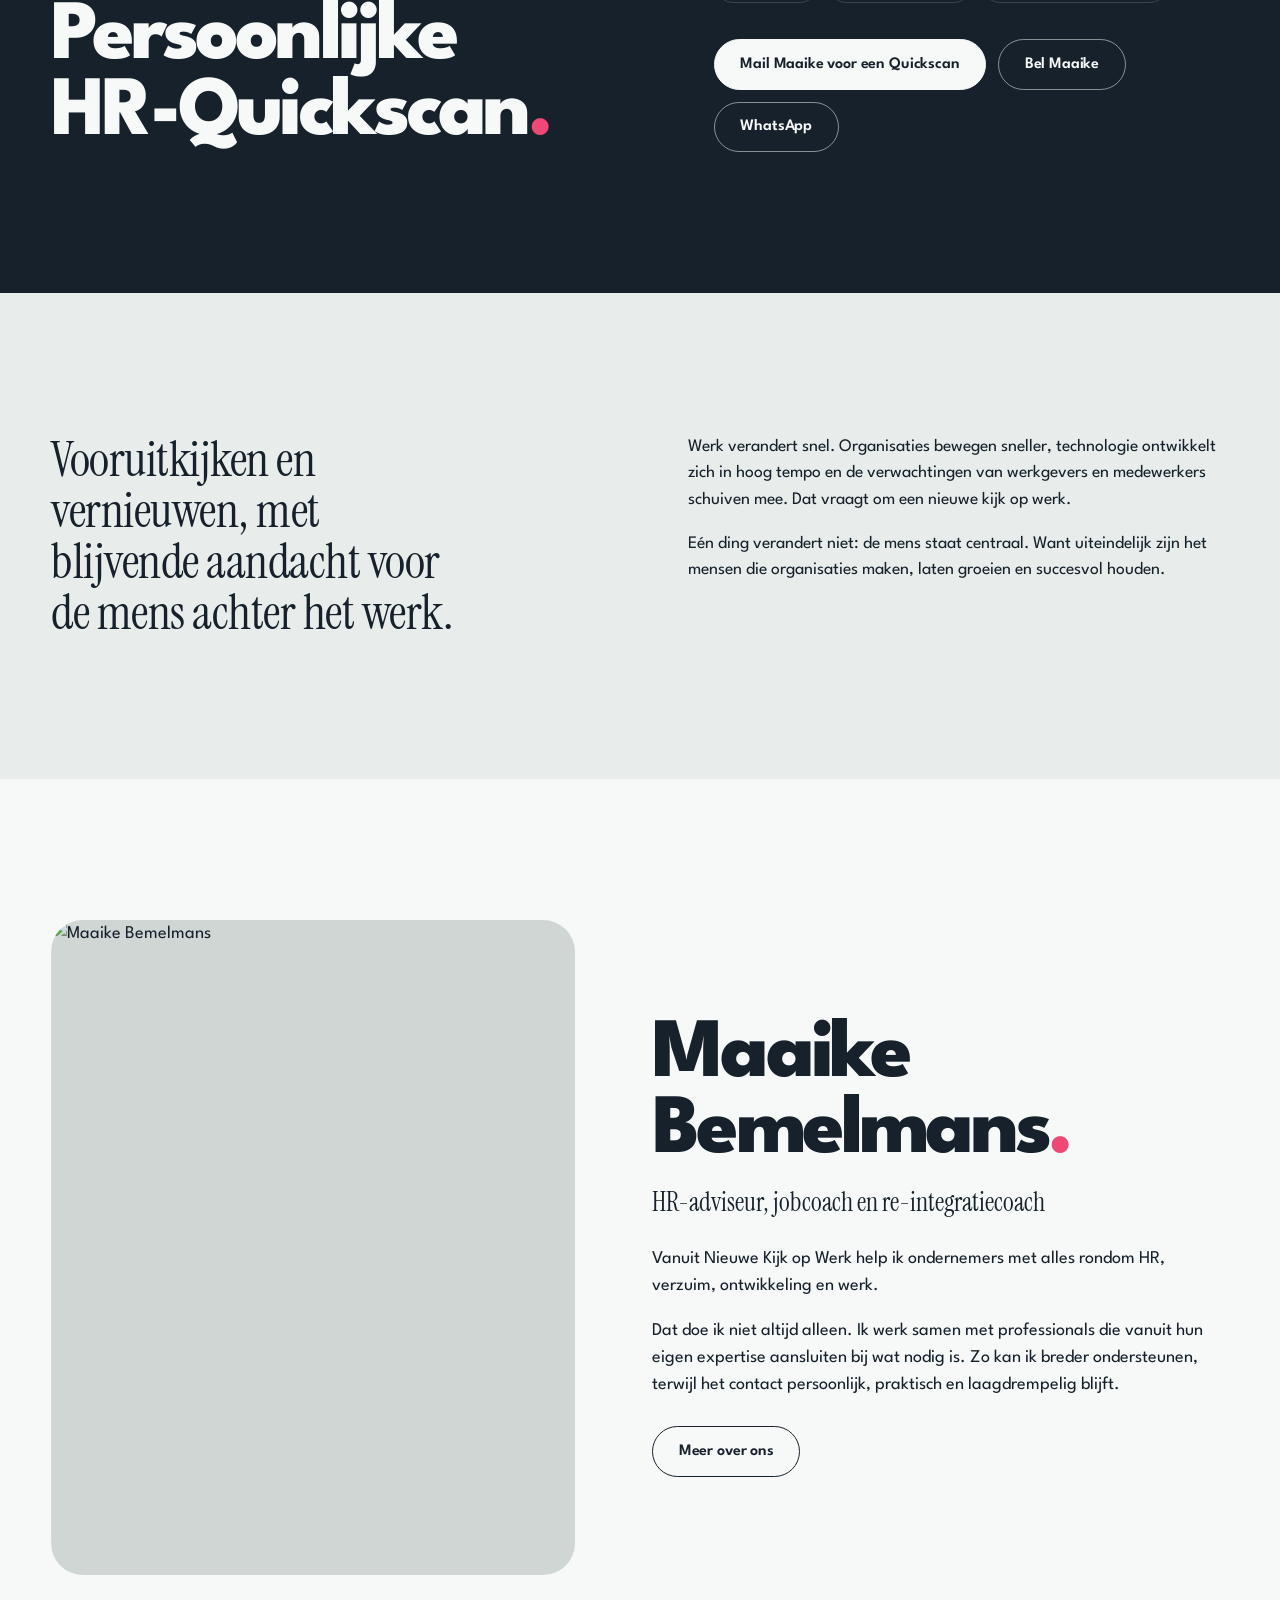
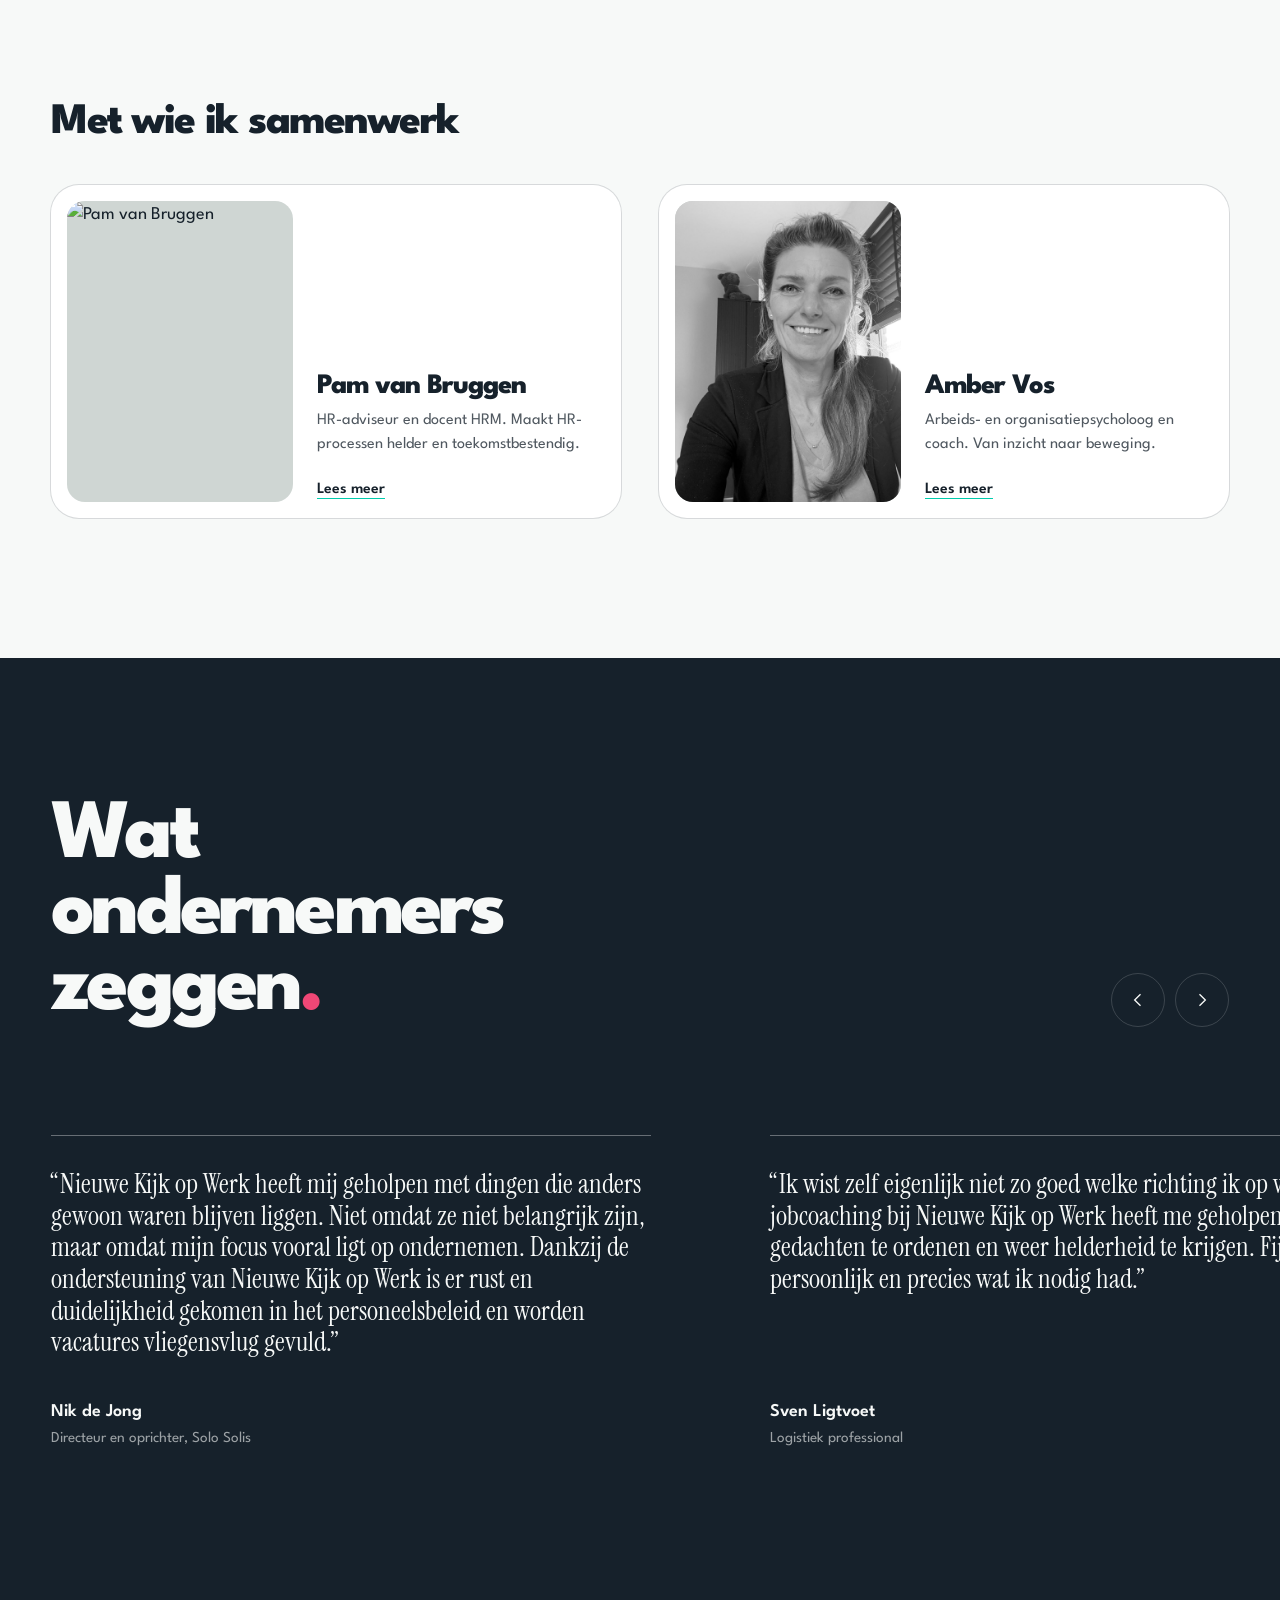
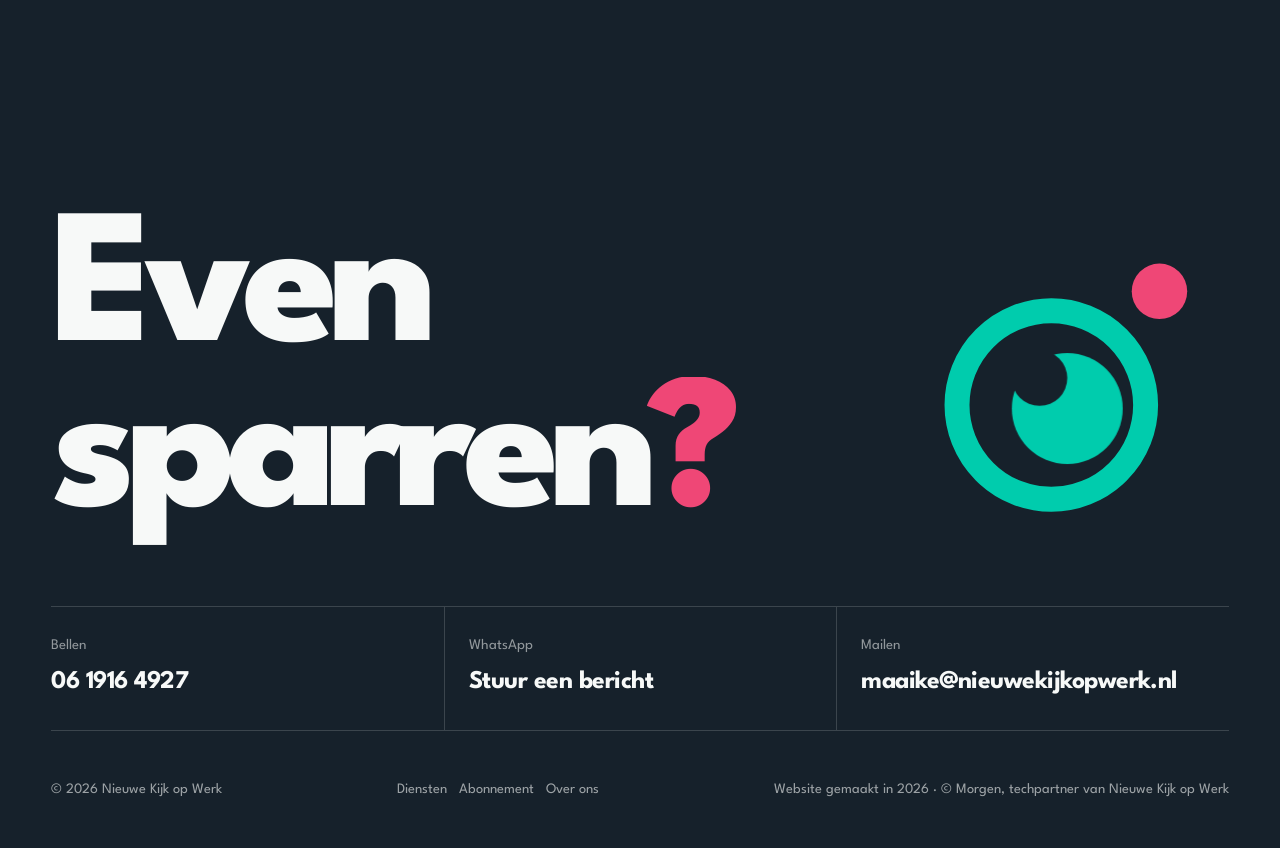
==== commit 2d7a0a6f: "Footer: credit Morgen als techpartner van Nieuwe Kijk op Werk Co-Authored-By: Claude Opus 5.5 <norep" ====
--- a/index.html
+++ b/index.html
@@ -365,7 +365,7 @@
     <div class="footer-bar">
       <span>© 2026 Nieuwe Kijk op Werk</span>
       <span><a href="#diensten">Diensten</a> &nbsp; <a href="#abonnement">Abonnement</a> &nbsp; <a href="over-ons.html">Over ons</a></span>
-      <span><a href="https://www.morgenacademy.nl" target="_blank" rel="noopener">Made by morgenacademy.nl</a> &nbsp; <a href="https://www.morgencompany.com" target="_blank" rel="noopener">Website door MorgenCompany</a></span>
+      <span>Website gemaakt in 2026 · © <a href="https://morgenacademy.nl/" target="_blank" rel="noopener">Morgen</a>, techpartner van Nieuwe Kijk op Werk</span>
     </div>
   </div>
 </footer>
